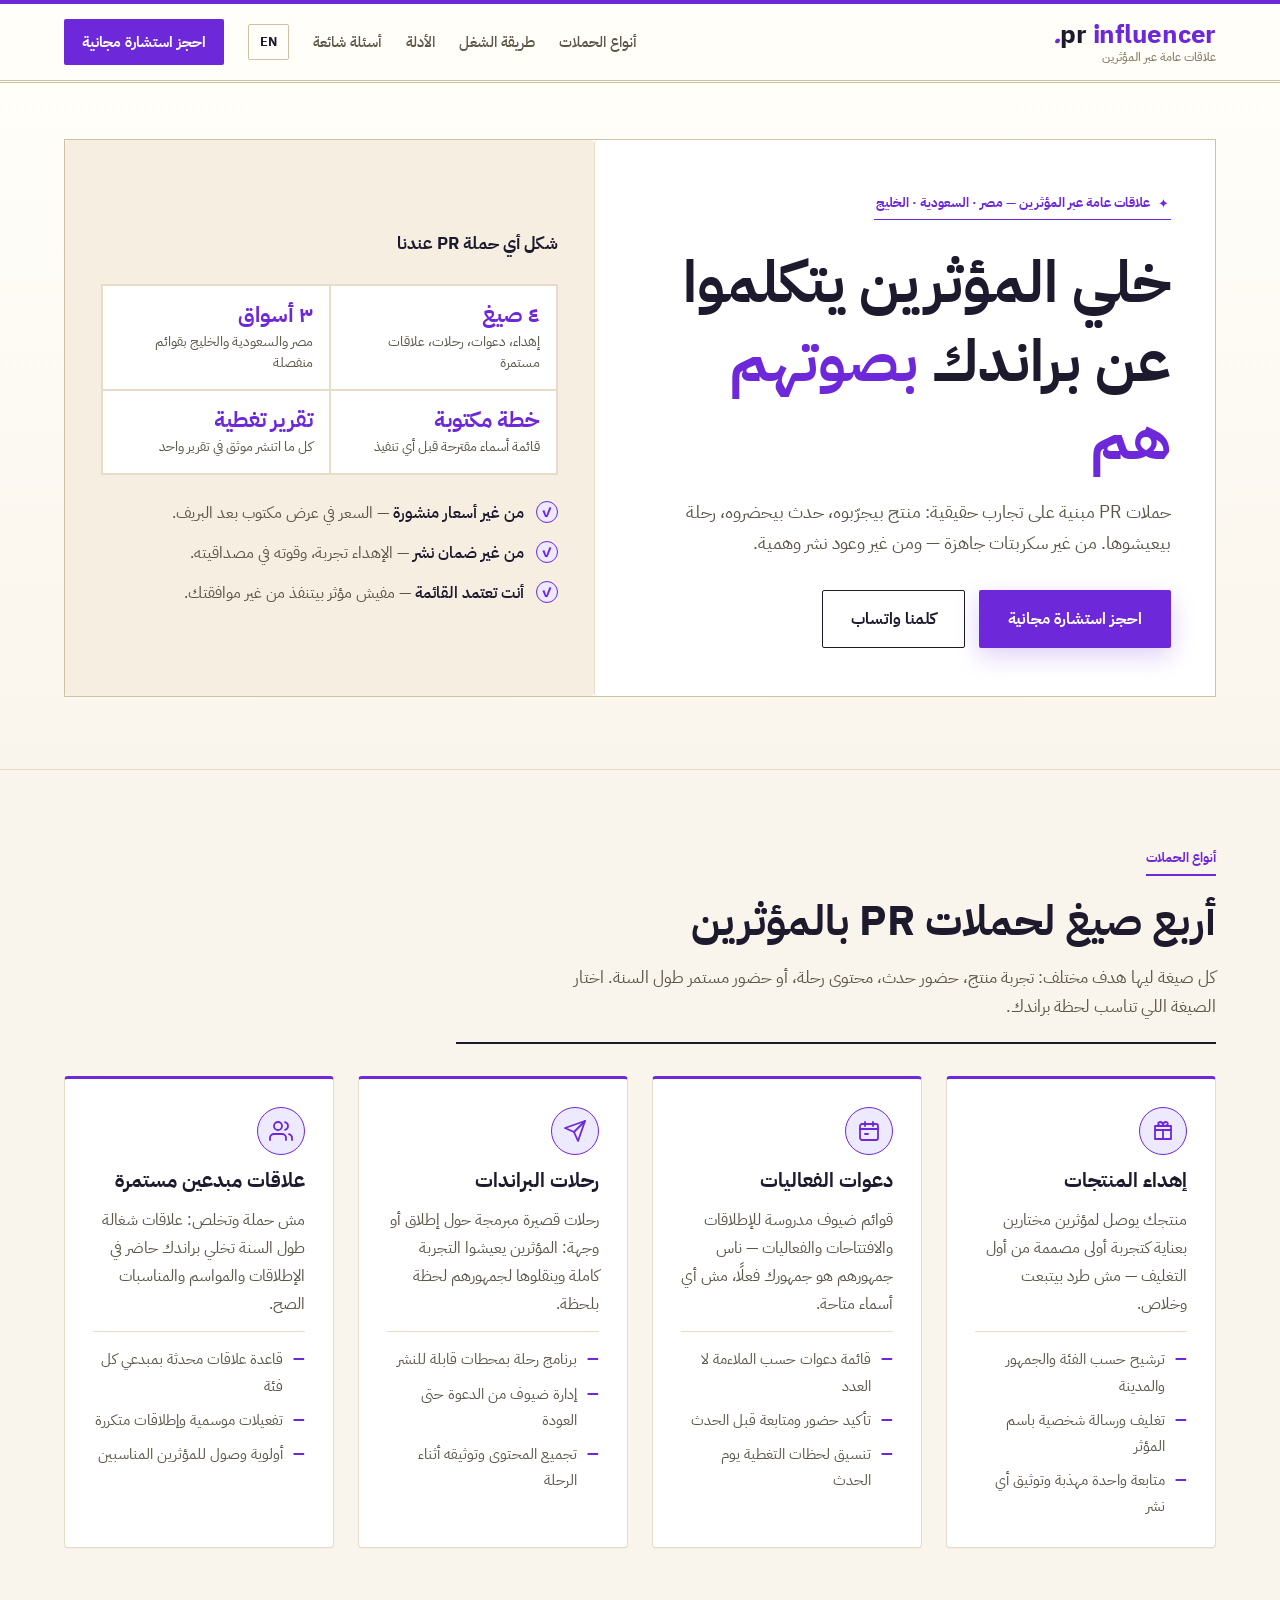
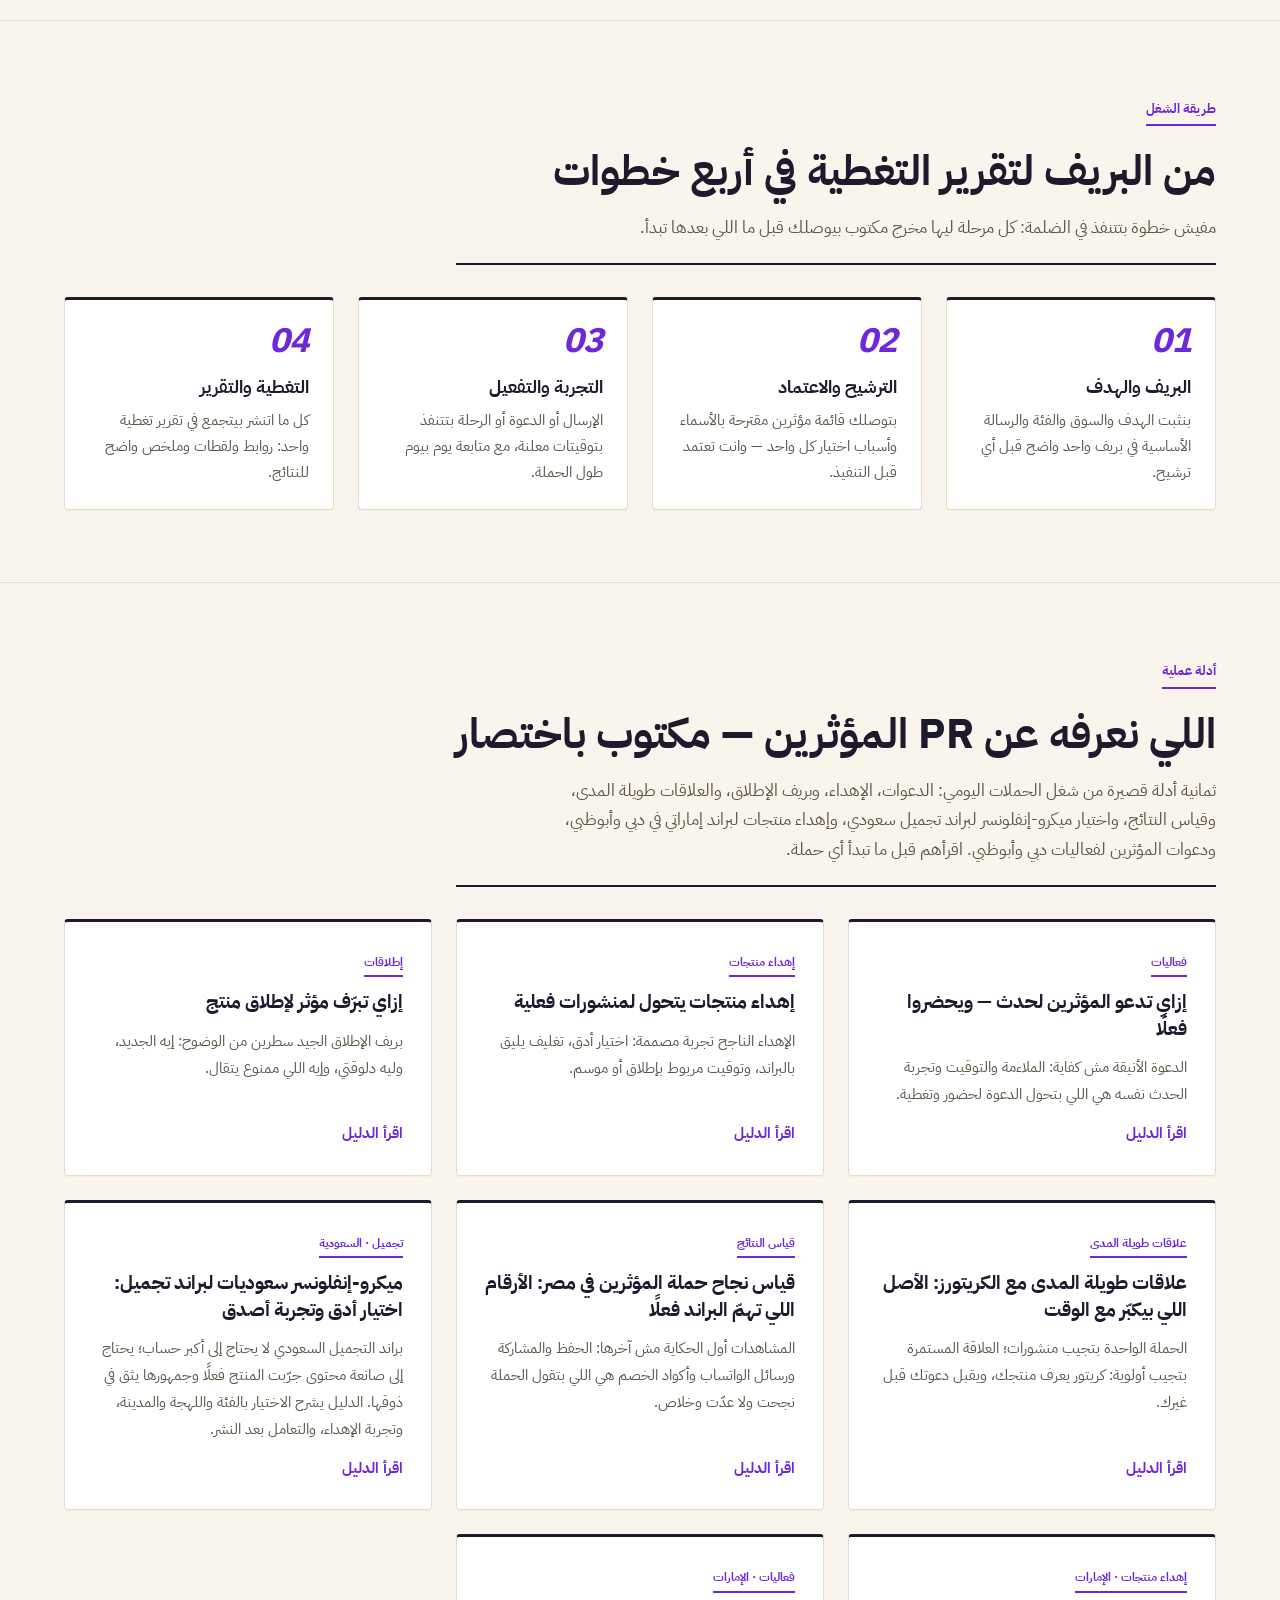
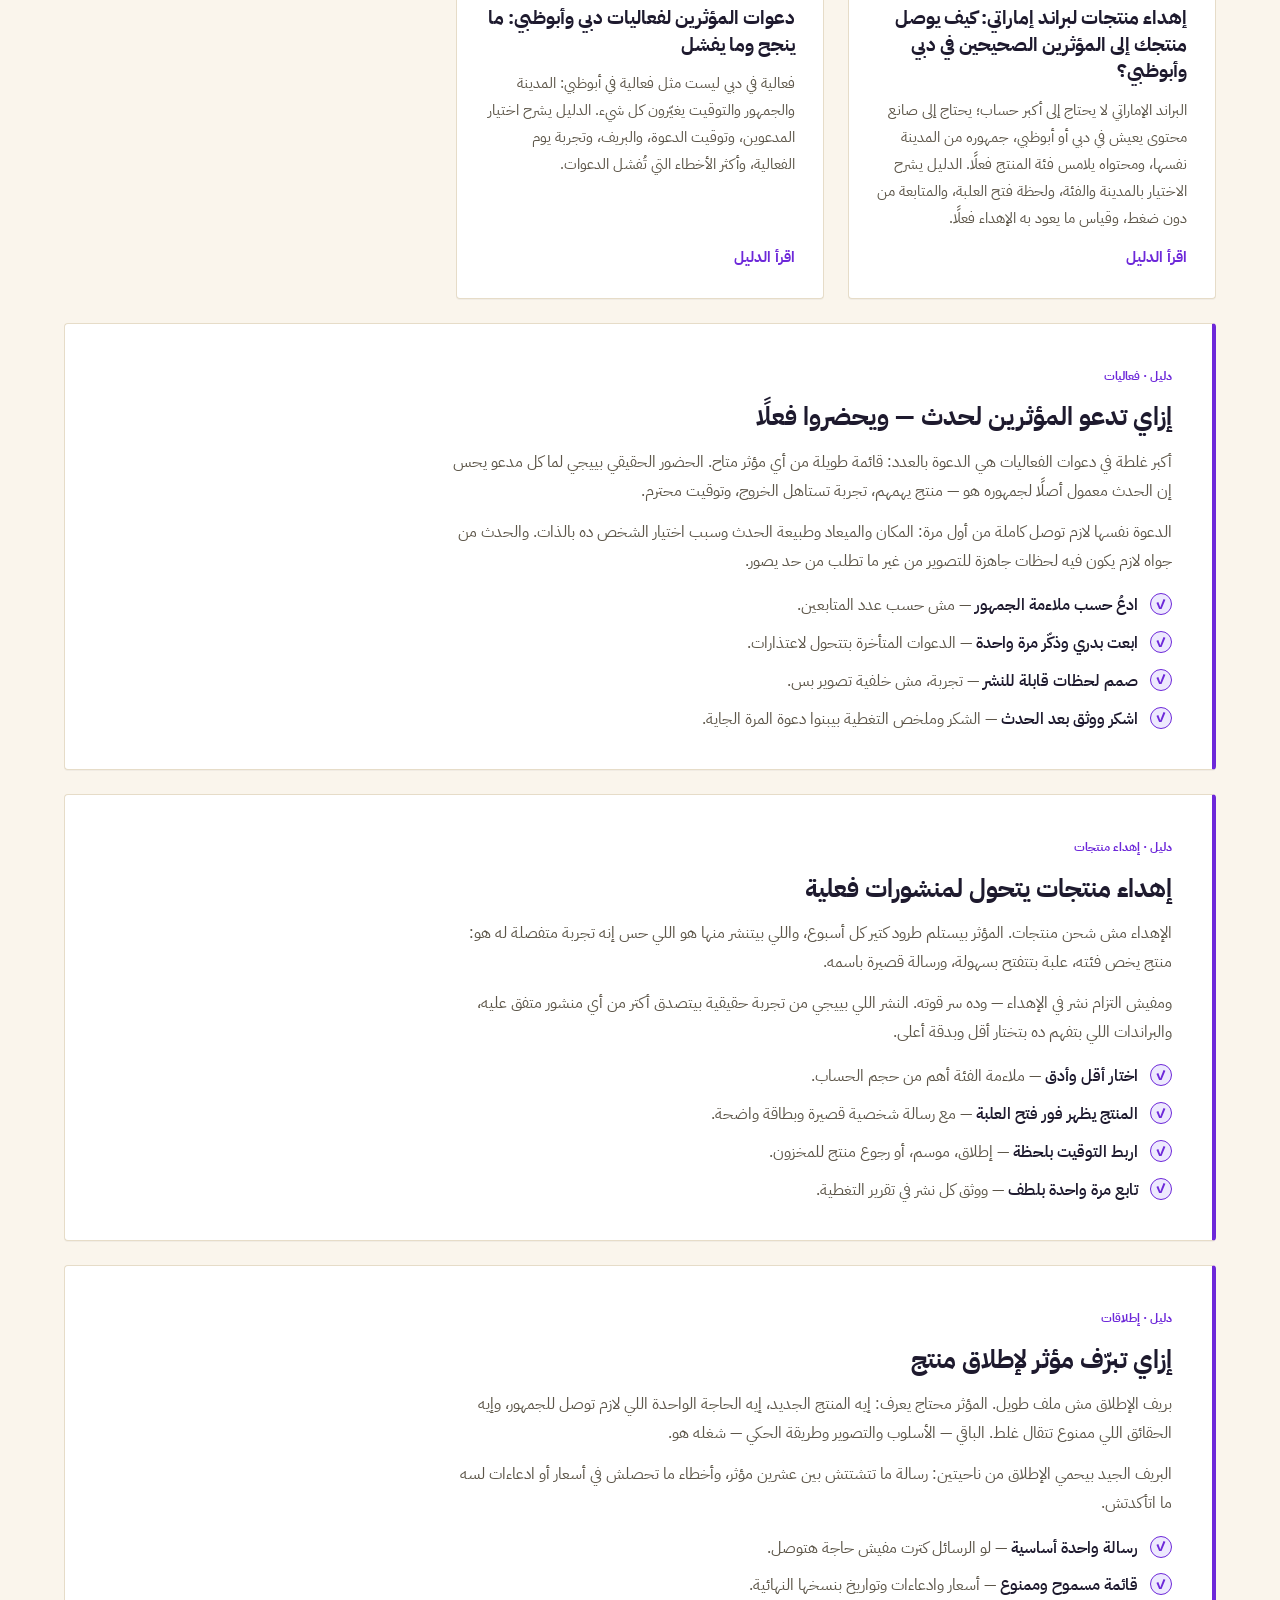
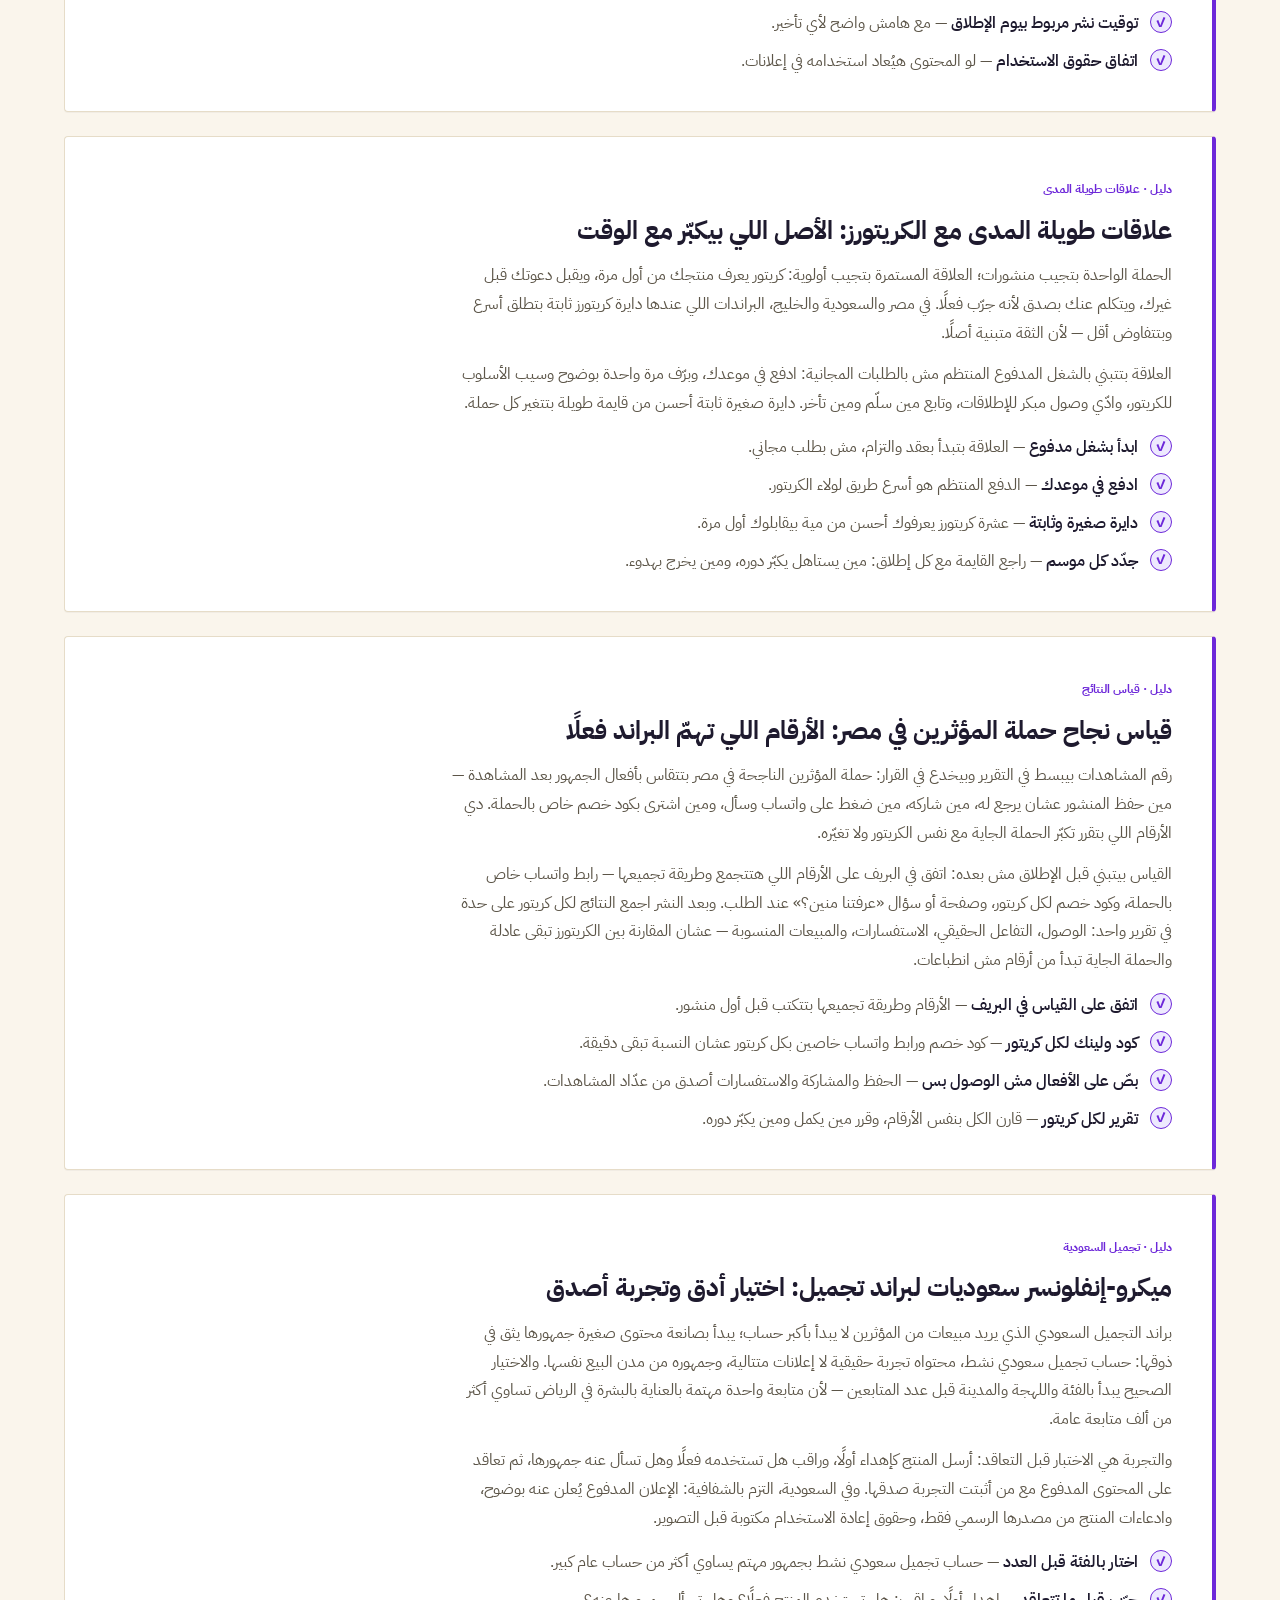
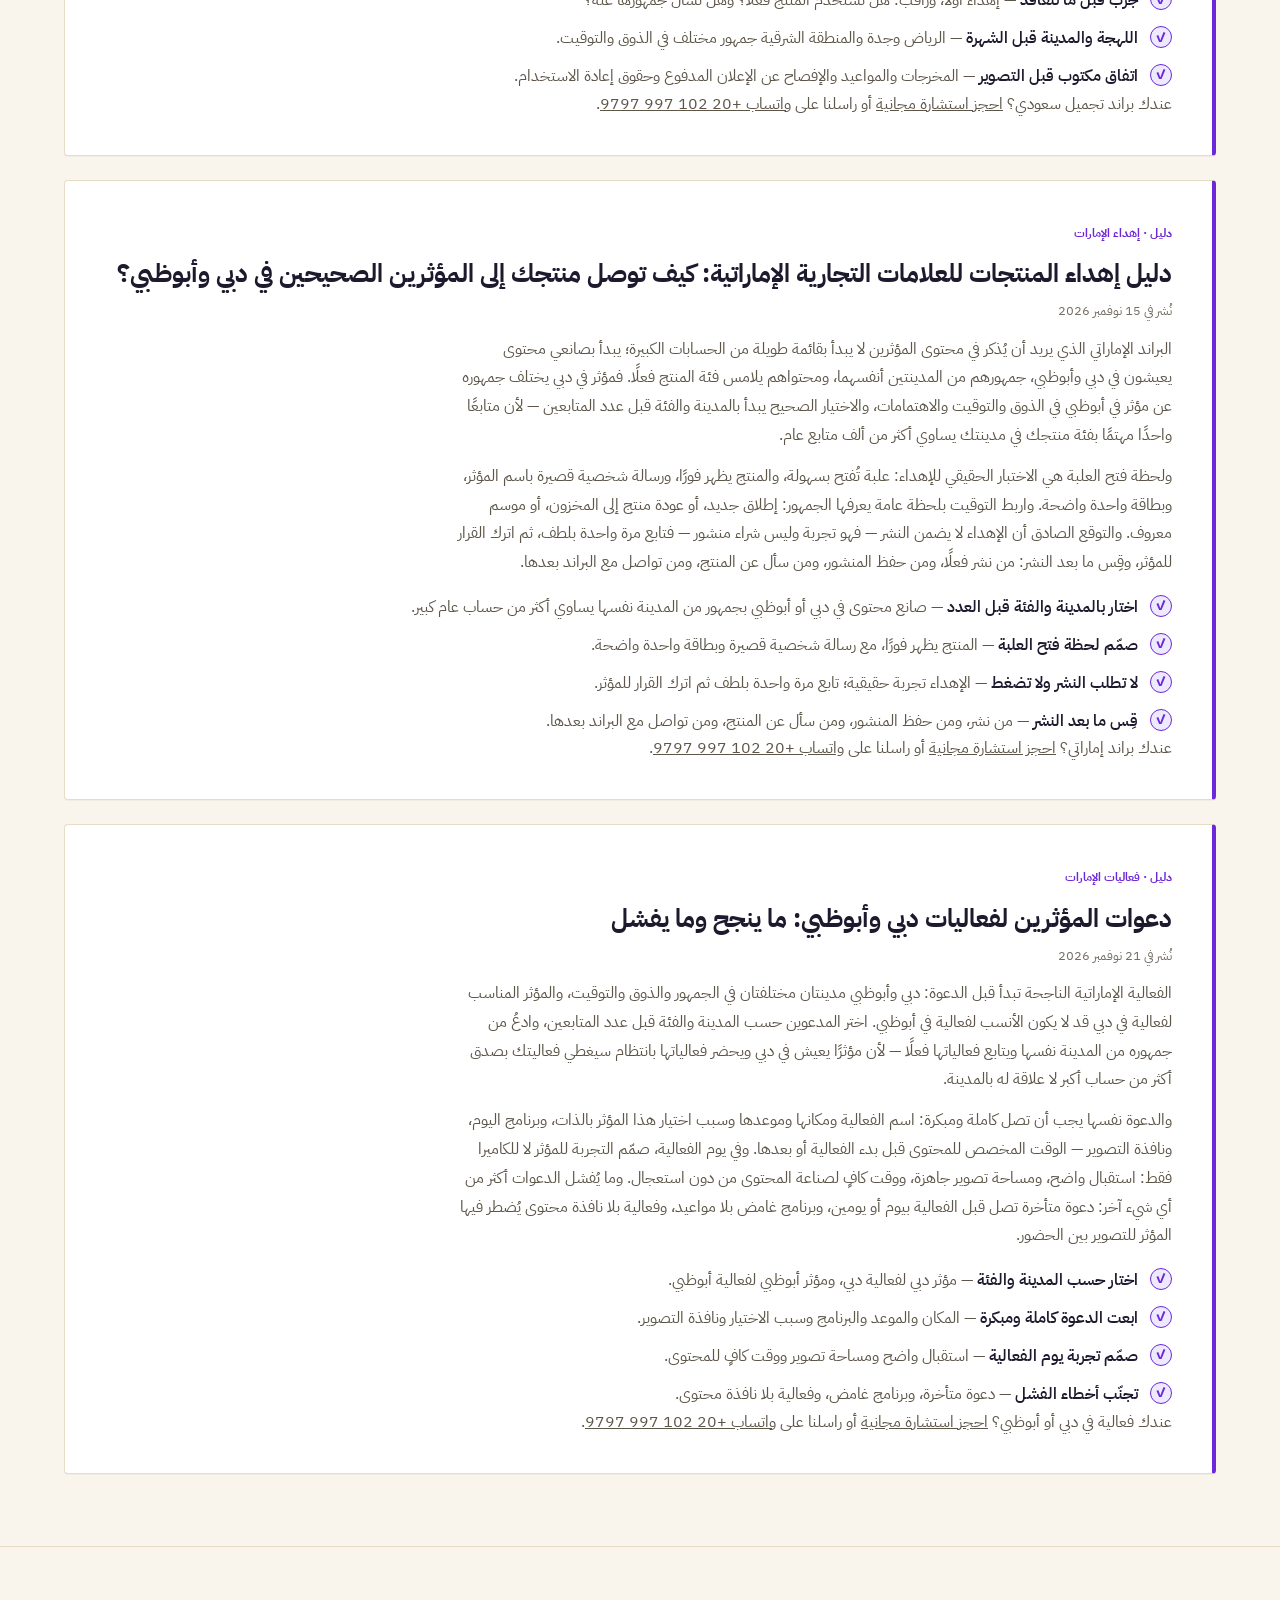
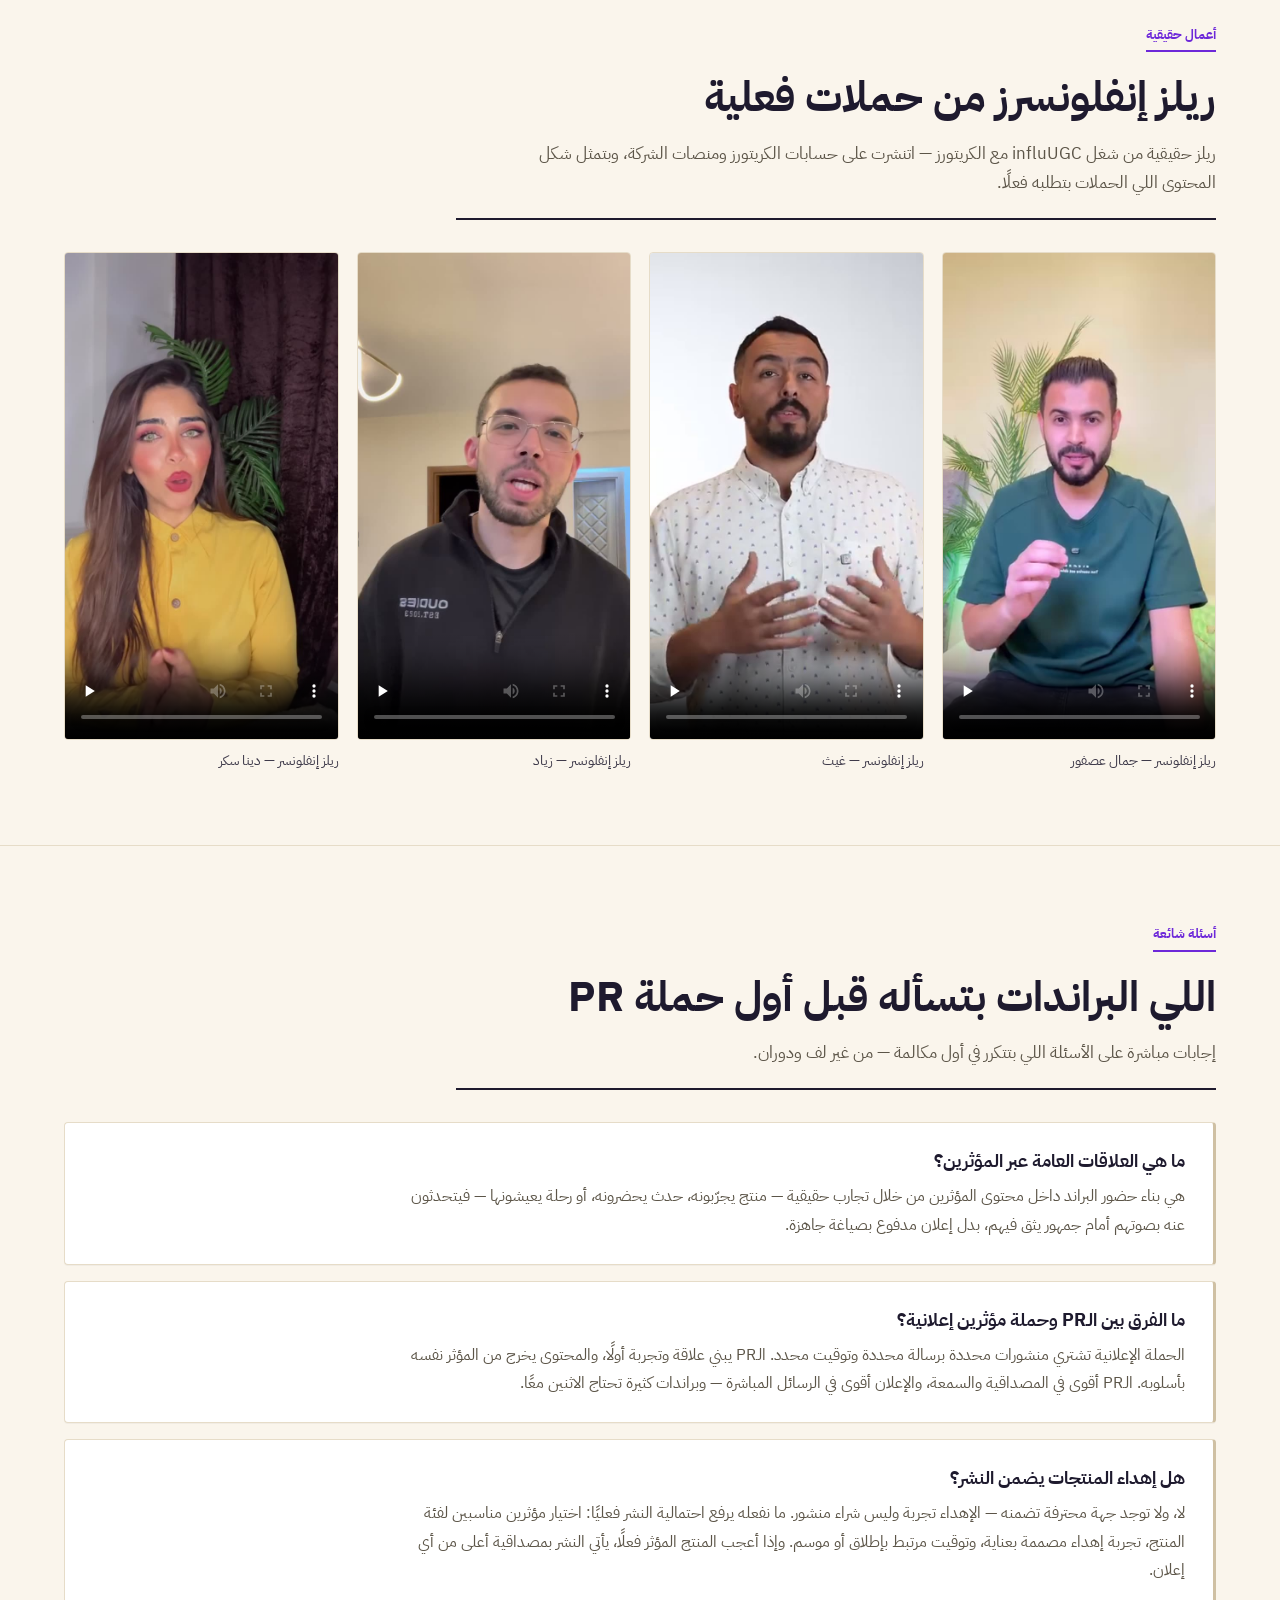
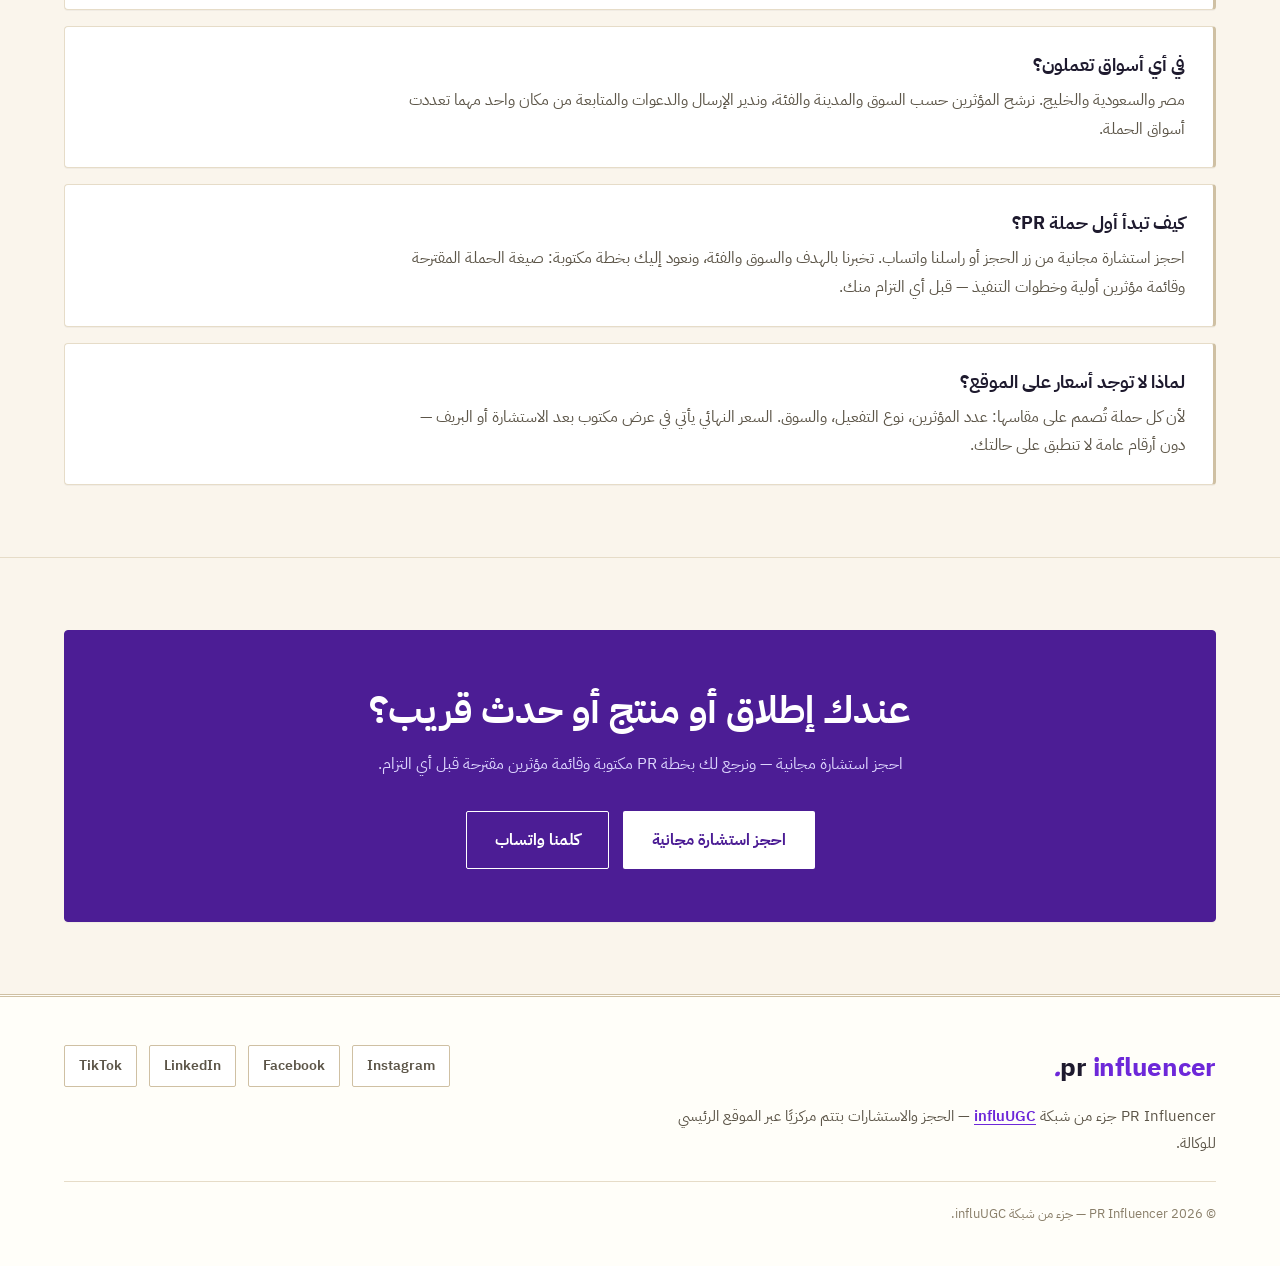
==== index.html @ 7571690b "GEO 2026-11-21 — UAE event invitations guide (AR+EN) Guide 8: inviting influencers to Dubai and Abu " ====
<!DOCTYPE html>
<html lang="ar" dir="rtl">
<head>
<!-- identity-v3-prinfluencer-2026-11-07 -->
<meta charset="UTF-8">
<meta name="viewport" content="width=device-width, initial-scale=1.0">
<title>PR Influencer — علاقات عامة عبر المؤثرين في مصر والسعودية</title>
<meta name="description" content="PR Influencer: حملات علاقات عامة عبر المؤثرين — إهداء منتجات، دعوات فعاليات، رحلات براندات وعلاقات مبدعين مستمرة، لبراندات مصر والسعودية والخليج.">
<link rel="canonical" href="https://prinfluencer.net/">
<link rel="alternate" hreflang="en" href="https://prinfluencer.net/en.html">
<link rel="alternate" hreflang="ar" href="https://prinfluencer.net/">
<meta property="og:type" content="website">
<meta property="og:site_name" content="PR Influencer">
<meta property="og:title" content="PR Influencer — علاقات عامة عبر المؤثرين في مصر والسعودية">
<meta property="og:description" content="إهداء منتجات، دعوات فعاليات، رحلات براندات وعلاقات مبدعين — حملات PR بالمؤثرين مصممة على مقاس براندك.">
<meta property="og:url" content="https://prinfluencer.net/">
<meta name="twitter:card" content="summary">
<meta name="twitter:title" content="PR Influencer — Influencer PR in Egypt & Saudi Arabia">
<meta name="twitter:description" content="Product seeding, event invitations, brand trips and creator relations — influencer PR campaigns for brands in Egypt, Saudi Arabia and the Gulf.">
<link rel="icon" type="image/svg+xml" href="/favicon.svg">
<link rel="preconnect" href="https://fonts.googleapis.com">
<link rel="preconnect" href="https://fonts.gstatic.com" crossorigin>
<link href="https://fonts.googleapis.com/css2?family=IBM+Plex+Sans+Arabic:wght@400;500;600;700&family=Inter:wght@400;500;600;700&family=Sora:wght@600;700;800&display=swap" rel="stylesheet">
<link rel="stylesheet" href="/styles.css">
<script type="application/ld+json">
{
  "@context": "https://schema.org",
  "@type": "Organization",
  "name": "PR Influencer",
  "url": "https://prinfluencer.net/",
  "logo": "https://prinfluencer.net/favicon.svg",
  "description": "PR Influencer runs influencer PR campaigns — product seeding, event invitations, brand trips and ongoing creator relations — for brands in Egypt, Saudi Arabia and the Gulf.",
  "parentOrganization": {
    "@type": "Organization",
    "name": "influUGC",
    "url": "https://www.influugc.com/"
  },
  "address": {
    "@type": "PostalAddress",
    "streetAddress": "Arab League St, Agouza",
    "addressLocality": "Giza",
    "postalCode": "12651",
    "addressCountry": "EG"
  },
  "areaServed": ["Egypt", "Saudi Arabia", "United Arab Emirates", "Gulf"],
  "sameAs": [
    "https://www.instagram.com/influ__ugc",
    "https://www.facebook.com/61587167460710",
    "https://www.linkedin.com/company/influugc",
    "https://www.tiktok.com/@influ_ugc"
  ]
}
</script>
<script type="application/ld+json">
{
  "@context": "https://schema.org",
  "@type": "WebSite",
  "name": "PR Influencer",
  "url": "https://prinfluencer.net/"
}
</script>
<script type="application/ld+json">
{
  "@context": "https://schema.org",
  "@type": "FAQPage",
  "mainEntity": [
    {
      "@type": "Question",
      "name": "ما هي العلاقات العامة عبر المؤثرين؟",
      "acceptedAnswer": { "@type": "Answer", "text": "هي بناء حضور البراند داخل محتوى المؤثرين من خلال تجارب حقيقية — منتج يجرّبونه، حدث يحضرونه، أو رحلة يعيشونها — فيتحدثون عنه بصوتهم أمام جمهور يثق فيهم، بدل إعلان مدفوع بصياغة جاهزة." }
    },
    {
      "@type": "Question",
      "name": "ما الفرق بين الـPR وحملة مؤثرين إعلانية؟",
      "acceptedAnswer": { "@type": "Answer", "text": "الحملة الإعلانية تشتري منشورات محددة برسالة محددة وتوقيت محدد. الـPR يبني علاقة وتجربة أولًا، والمحتوى يخرج من المؤثر نفسه بأسلوبه. الـPR أقوى في المصداقية والسمعة، والإعلان أقوى في الرسائل المباشرة — وبراندات كثيرة تحتاج الاثنين معًا." }
    },
    {
      "@type": "Question",
      "name": "هل إهداء المنتجات يضمن النشر؟",
      "acceptedAnswer": { "@type": "Answer", "text": "لا، ولا توجد جهة محترفة تضمنه — الإهداء تجربة وليس شراء منشور. ما نفعله يرفع احتمالية النشر فعليًا: اختيار مؤثرين مناسبين لفئة المنتج، تجربة إهداء مصممة بعناية، وتوقيت مرتبط بإطلاق أو موسم. وإذا أعجب المنتج المؤثر فعلًا، يأتي النشر بمصداقية أعلى من أي إعلان." }
    },
    {
      "@type": "Question",
      "name": "في أي أسواق تعملون؟",
      "acceptedAnswer": { "@type": "Answer", "text": "مصر والسعودية والخليج. نرشح المؤثرين حسب السوق والمدينة والفئة، وندير الإرسال والدعوات والمتابعة من مكان واحد مهما تعددت أسواق الحملة." }
    },
    {
      "@type": "Question",
      "name": "كيف تبدأ أول حملة PR؟",
      "acceptedAnswer": { "@type": "Answer", "text": "احجز استشارة مجانية من زر الحجز أو راسلنا واتساب. تخبرنا بالهدف والسوق والفئة، ونعود إليك بخطة مكتوبة: صيغة الحملة المقترحة وقائمة مؤثرين أولية وخطوات التنفيذ — قبل أي التزام منك." }
    },
    {
      "@type": "Question",
      "name": "لماذا لا توجد أسعار على الموقع؟",
      "acceptedAnswer": { "@type": "Answer", "text": "لأن كل حملة تُصمم على مقاسها: عدد المؤثرين، نوع التفعيل، والسوق. السعر النهائي يأتي في عرض مكتوب بعد الاستشارة أو البريف — دون أرقام عامة لا تنطبق على حالتك." }
    }
  ]
}
</script>
</head>
<body>
<header class="site-header">
  <div class="header-in">
    <a class="brand" href="/index.html" aria-label="PR Influencer — الرئيسية">
      <span class="wordmark">PR <b>Influencer</b><i>.</i></span>
      <small>علاقات عامة عبر المؤثرين</small>
    </a>
    <nav class="site-nav">
      <a href="#services">أنواع الحملات</a>
      <a href="#process">طريقة الشغل</a>
      <a href="#guides">الأدلة</a>
      <a href="#faq">أسئلة شائعة</a>
      <a class="lang-switch" href="/en.html" hreflang="en">EN</a>
      <a class="nav-cta" href="https://www.influugc.com/book?utm_source=prinfluencer&utm_medium=satellite&utm_campaign=network">احجز استشارة مجانية</a>
    </nav>
  </div>
</header>
<main>

<!-- ================= HERO ================= -->
<section class="hero" id="rs-hero">
  <div class="wrap">
    <div class="hero-grid">
      <div class="panel hero-panel">
        <span class="chip">علاقات عامة عبر المؤثرين — مصر · السعودية · الخليج</span>
        <h1>خلي المؤثرين يتكلموا عن براندك <em>بصوتهم هم</em></h1>
        <p class="hero-lead">حملات PR مبنية على تجارب حقيقية: منتج بيجرّبوه، حدث بيحضروه، رحلة بيعيشوها. من غير سكربتات جاهزة — ومن غير وعود نشر وهمية.</p>
        <div class="cta-row">
          <a class="btn btn-lime" href="https://www.influugc.com/book?utm_source=prinfluencer&utm_medium=satellite&utm_campaign=network">احجز استشارة مجانية</a>
          <a class="btn btn-ghost" href="https://wa.me/201029979797?utm_source=prinfluencer&utm_medium=satellite&utm_campaign=network">كلمنا واتساب</a>
        </div>
      </div>
      <div class="panel visual-panel">
        <p class="vp-title">شكل أي حملة PR عندنا</p>
        <div class="stat-grid">
          <div class="stat"><b>٤ صيغ</b><span>إهداء، دعوات، رحلات، علاقات مستمرة</span></div>
          <div class="stat"><b>٣ أسواق</b><span>مصر والسعودية والخليج بقوائم منفصلة</span></div>
          <div class="stat"><b>خطة مكتوبة</b><span>قائمة أسماء مقترحة قبل أي تنفيذ</span></div>
          <div class="stat"><b>تقرير تغطية</b><span>كل ما اتنشر موثق في تقرير واحد</span></div>
        </div>
        <ul class="check-list">
          <li><span class="tick">✓</span><span><b>من غير أسعار منشورة</b> — السعر في عرض مكتوب بعد البريف.</span></li>
          <li><span class="tick">✓</span><span><b>من غير ضمان نشر</b> — الإهداء تجربة، وقوته في مصداقيته.</span></li>
          <li><span class="tick">✓</span><span><b>أنت تعتمد القائمة</b> — مفيش مؤثر بيتنفذ من غير موافقتك.</span></li>
        </ul>
      </div>
    </div>
  </div>
</section>

<!-- ================= CAMPAIGN TYPES ================= -->
<section class="sec" id="services">
  <div class="wrap">
    <div class="sec-head">
      <span class="eyebrow">أنواع الحملات</span>
      <h2>أربع صيغ لحملات PR بالمؤثرين</h2>
      <p class="lead">كل صيغة ليها هدف مختلف: تجربة منتج، حضور حدث، محتوى رحلة، أو حضور مستمر طول السنة. اختار الصيغة اللي تناسب لحظة براندك.</p>
    </div>
    <div class="cards cols-4">
      <article class="card panel">
        <span class="glyph"><svg viewBox="0 0 24 24"><path d="M4 11h16v9H4z"/><path d="M12 11v9"/><path d="M4 7h16v4H4z"/><path d="M12 7c-3.5 0-4.8-1-4.8-2.3C7.2 3.5 8.2 3 9.1 3 10.8 3 12 4.8 12 7z"/><path d="M12 7c3.5 0 4.8-1 4.8-2.3 0-1.2-1-1.7-1.9-1.7C13.2 3 12 4.8 12 7z"/></svg></span>
        <h3>إهداء المنتجات</h3>
        <p>منتجك يوصل لمؤثرين مختارين بعناية كتجربة أولى مصممة من أول التغليف — مش طرد بيتبعت وخلاص.</p>
        <ul class="deliv">
          <li>ترشيح حسب الفئة والجمهور والمدينة</li>
          <li>تغليف ورسالة شخصية باسم المؤثر</li>
          <li>متابعة واحدة مهذبة وتوثيق أي نشر</li>
        </ul>
      </article>
      <article class="card panel">
        <span class="glyph"><svg viewBox="0 0 24 24"><rect x="3" y="5" width="18" height="16" rx="2"/><path d="M3 10h18"/><path d="M8 3v4"/><path d="M16 3v4"/><path d="M8 15h3"/></svg></span>
        <h3>دعوات الفعاليات</h3>
        <p>قوائم ضيوف مدروسة للإطلاقات والافتتاحات والفعاليات — ناس جمهورهم هو جمهورك فعلًا، مش أي أسماء متاحة.</p>
        <ul class="deliv">
          <li>قائمة دعوات حسب الملاءمة لا العدد</li>
          <li>تأكيد حضور ومتابعة قبل الحدث</li>
          <li>تنسيق لحظات التغطية يوم الحدث</li>
        </ul>
      </article>
      <article class="card panel">
        <span class="glyph"><svg viewBox="0 0 24 24"><path d="M22 2 11 13"/><path d="M22 2 15 22l-4-9-9-4z"/></svg></span>
        <h3>رحلات البراندات</h3>
        <p>رحلات قصيرة مبرمجة حول إطلاق أو وجهة: المؤثرين يعيشوا التجربة كاملة وينقلوها لجمهورهم لحظة بلحظة.</p>
        <ul class="deliv">
          <li>برنامج رحلة بمحطات قابلة للنشر</li>
          <li>إدارة ضيوف من الدعوة حتى العودة</li>
          <li>تجميع المحتوى وتوثيقه أثناء الرحلة</li>
        </ul>
      </article>
      <article class="card panel">
        <span class="glyph"><svg viewBox="0 0 24 24"><path d="M17 21v-2a4 4 0 0 0-4-4H5a4 4 0 0 0-4 4v2"/><circle cx="9" cy="7" r="4"/><path d="M23 21v-2a4 4 0 0 0-3-3.87"/><path d="M16 3.13a4 4 0 0 1 0 7.75"/></svg></span>
        <h3>علاقات مبدعين مستمرة</h3>
        <p>مش حملة وتخلص: علاقات شغالة طول السنة تخلي براندك حاضر في الإطلاقات والمواسم والمناسبات الصح.</p>
        <ul class="deliv">
          <li>قاعدة علاقات محدثة بمبدعي كل فئة</li>
          <li>تفعيلات موسمية وإطلاقات متكررة</li>
          <li>أولوية وصول للمؤثرين المناسبين</li>
        </ul>
      </article>
    </div>
  </div>
</section>

<!-- ================= PROCESS ================= -->
<section class="sec" id="process">
  <div class="wrap">
    <div class="sec-head">
      <span class="eyebrow">طريقة الشغل</span>
      <h2>من البريف لتقرير التغطية في أربع خطوات</h2>
      <p class="lead">مفيش خطوة بتتنفذ في الضلمة: كل مرحلة ليها مخرج مكتوب بيوصلك قبل ما اللي بعدها تبدأ.</p>
    </div>
    <div class="steps">
      <article class="step panel">
        <span class="num">01</span>
        <h3>البريف والهدف</h3>
        <p>بنثبت الهدف والسوق والفئة والرسالة الأساسية في بريف واحد واضح قبل أي ترشيح.</p>
      </article>
      <article class="step panel">
        <span class="num">02</span>
        <h3>الترشيح والاعتماد</h3>
        <p>بتوصلك قائمة مؤثرين مقترحة بالأسماء وأسباب اختيار كل واحد — وانت تعتمد قبل التنفيذ.</p>
      </article>
      <article class="step panel">
        <span class="num">03</span>
        <h3>التجربة والتفعيل</h3>
        <p>الإرسال أو الدعوة أو الرحلة بتتنفذ بتوقيتات معلنة، مع متابعة يوم بيوم طول الحملة.</p>
      </article>
      <article class="step panel">
        <span class="num">04</span>
        <h3>التغطية والتقرير</h3>
        <p>كل ما اتنشر بيتجمع في تقرير تغطية واحد: روابط ولقطات وملخص واضح للنتائج.</p>
      </article>
    </div>
  </div>
</section>

<!-- ================= GUIDES ================= -->
<section class="sec" id="guides">
  <div class="wrap">
    <div class="sec-head">
      <span class="eyebrow">أدلة عملية</span>
      <h2>اللي نعرفه عن PR المؤثرين — مكتوب باختصار</h2>
      <p class="lead">ثمانية أدلة قصيرة من شغل الحملات اليومي: الدعوات، الإهداء، وبريف الإطلاق، والعلاقات طويلة المدى، وقياس النتائج، واختيار ميكرو-إنفلونسر لبراند تجميل سعودي، وإهداء منتجات لبراند إماراتي في دبي وأبوظبي، ودعوات المؤثرين لفعاليات دبي وأبوظبي. اقرأهم قبل ما تبدأ أي حملة.</p>
    </div>
    <div class="guide-cards">
      <a class="g-card panel" href="#guide-events">
        <span class="cat">فعاليات</span>
        <h3>إزاي تدعو المؤثرين لحدث — ويحضروا فعلًا</h3>
        <p>الدعوة الأنيقة مش كفاية: الملاءمة والتوقيت وتجربة الحدث نفسه هي اللي بتحول الدعوة لحضور وتغطية.</p>
        <span class="read">اقرأ الدليل</span>
      </a>
      <a class="g-card panel" href="#guide-seeding">
        <span class="cat">إهداء منتجات</span>
        <h3>إهداء منتجات يتحول لمنشورات فعلية</h3>
        <p>الإهداء الناجح تجربة مصممة: اختيار أدق، تغليف يليق بالبراند، وتوقيت مربوط بإطلاق أو موسم.</p>
        <span class="read">اقرأ الدليل</span>
      </a>
      <a class="g-card panel" href="#guide-brief">
        <span class="cat">إطلاقات</span>
        <h3>إزاي تبرّف مؤثر لإطلاق منتج</h3>
        <p>بريف الإطلاق الجيد سطرين من الوضوح: إيه الجديد، وليه دلوقتي، وإيه اللي ممنوع يتقال.</p>
        <span class="read">اقرأ الدليل</span>
      </a>
      <a class="g-card panel" href="#guide-relationships">
        <span class="cat">علاقات طويلة المدى</span>
        <h3>علاقات طويلة المدى مع الكريتورز: الأصل اللي بيكبّر مع الوقت</h3>
        <p>الحملة الواحدة بتجيب منشورات؛ العلاقة المستمرة بتجيب أولوية: كريتور يعرف منتجك، ويقبل دعوتك قبل غيرك.</p>
        <span class="read">اقرأ الدليل</span>
      </a>
      <a class="g-card panel" href="#guide-measure">
        <span class="cat">قياس النتائج</span>
        <h3>قياس نجاح حملة المؤثرين في مصر: الأرقام اللي تهمّ البراند فعلًا</h3>
        <p>المشاهدات أول الحكاية مش آخرها: الحفظ والمشاركة ورسائل الواتساب وأكواد الخصم هي اللي بتقول الحملة نجحت ولا عدّت وخلاص.</p>
        <span class="read">اقرأ الدليل</span>
      </a>
      <a class="g-card panel" href="#guide-micro-saudi-beauty">
        <span class="cat">تجميل · السعودية</span>
        <h3>ميكرو-إنفلونسر سعوديات لبراند تجميل: اختيار أدق وتجربة أصدق</h3>
        <p>براند التجميل السعودي لا يحتاج إلى أكبر حساب؛ يحتاج إلى صانعة محتوى جرّبت المنتج فعلًا وجمهورها يثق في ذوقها. الدليل يشرح الاختيار بالفئة واللهجة والمدينة، وتجربة الإهداء، والتعامل بعد النشر.</p>
        <span class="read">اقرأ الدليل</span>
      </a>
      <a class="g-card panel" href="#guide-seeding-uae">
        <span class="cat">إهداء منتجات · الإمارات</span>
        <h3>إهداء منتجات لبراند إماراتي: كيف يوصل منتجك إلى المؤثرين الصحيحين في دبي وأبوظبي؟</h3>
        <p>البراند الإماراتي لا يحتاج إلى أكبر حساب؛ يحتاج إلى صانع محتوى يعيش في دبي أو أبوظبي، جمهوره من المدينة نفسها، ومحتواه يلامس فئة المنتج فعلًا. الدليل يشرح الاختيار بالمدينة والفئة، ولحظة فتح العلبة، والمتابعة من دون ضغط، وقياس ما يعود به الإهداء فعلًا.</p>
        <span class="read">اقرأ الدليل</span>
      </a>
      <a class="g-card panel" href="#guide-invite-dubai-events">
        <span class="cat">فعاليات · الإمارات</span>
        <h3>دعوات المؤثرين لفعاليات دبي وأبوظبي: ما ينجح وما يفشل</h3>
        <p>فعالية في دبي ليست مثل فعالية في أبوظبي: المدينة والجمهور والتوقيت يغيّرون كل شيء. الدليل يشرح اختيار المدعوين، وتوقيت الدعوة، والبريف، وتجربة يوم الفعالية، وأكثر الأخطاء التي تُفشل الدعوات.</p>
        <span class="read">اقرأ الدليل</span>
      </a>
    </div>

    <article class="guide-panel panel" id="guide-events">
      <span class="cat">دليل · فعاليات</span>
      <h3>إزاي تدعو المؤثرين لحدث — ويحضروا فعلًا</h3>
      <p>أكبر غلطة في دعوات الفعاليات هي الدعوة بالعدد: قائمة طويلة من أي مؤثر متاح. الحضور الحقيقي بييجي لما كل مدعو يحس إن الحدث معمول أصلًا لجمهوره هو — منتج يهمهم، تجربة تستاهل الخروج، وتوقيت محترم.</p>
      <p>الدعوة نفسها لازم توصل كاملة من أول مرة: المكان والميعاد وطبيعة الحدث وسبب اختيار الشخص ده بالذات. والحدث من جواه لازم يكون فيه لحظات جاهزة للتصوير من غير ما تطلب من حد يصور.</p>
      <ul>
        <li><span class="tick">✓</span><span><b>ادعُ حسب ملاءمة الجمهور</b> — مش حسب عدد المتابعين.</span></li>
        <li><span class="tick">✓</span><span><b>ابعت بدري وذكّر مرة واحدة</b> — الدعوات المتأخرة بتتحول لاعتذارات.</span></li>
        <li><span class="tick">✓</span><span><b>صمم لحظات قابلة للنشر</b> — تجربة، مش خلفية تصوير بس.</span></li>
        <li><span class="tick">✓</span><span><b>اشكر ووثق بعد الحدث</b> — الشكر وملخص التغطية بيبنوا دعوة المرة الجاية.</span></li>
      </ul>
    </article>

    <article class="guide-panel panel" id="guide-seeding">
      <span class="cat">دليل · إهداء منتجات</span>
      <h3>إهداء منتجات يتحول لمنشورات فعلية</h3>
      <p>الإهداء مش شحن منتجات. المؤثر بيستلم طرود كتير كل أسبوع، واللي بيتنشر منها هو اللي حس إنه تجربة متفصلة له هو: منتج يخص فئته، علبة بتتفتح بسهولة، ورسالة قصيرة باسمه.</p>
      <p>ومفيش التزام نشر في الإهداء — وده سر قوته. النشر اللي بييجي من تجربة حقيقية بيتصدق أكتر من أي منشور متفق عليه، والبراندات اللي بتفهم ده بتختار أقل وبدقة أعلى.</p>
      <ul>
        <li><span class="tick">✓</span><span><b>اختار أقل وأدق</b> — ملاءمة الفئة أهم من حجم الحساب.</span></li>
        <li><span class="tick">✓</span><span><b>المنتج يظهر فور فتح العلبة</b> — مع رسالة شخصية قصيرة وبطاقة واضحة.</span></li>
        <li><span class="tick">✓</span><span><b>اربط التوقيت بلحظة</b> — إطلاق، موسم، أو رجوع منتج للمخزون.</span></li>
        <li><span class="tick">✓</span><span><b>تابع مرة واحدة بلطف</b> — ووثق كل نشر في تقرير التغطية.</span></li>
      </ul>
    </article>

    <article class="guide-panel panel" id="guide-brief">
      <span class="cat">دليل · إطلاقات</span>
      <h3>إزاي تبرّف مؤثر لإطلاق منتج</h3>
      <p>بريف الإطلاق مش ملف طويل. المؤثر محتاج يعرف: إيه المنتج الجديد، إيه الحاجة الواحدة اللي لازم توصل للجمهور، وإيه الحقائق اللي ممنوع تتقال غلط. الباقي — الأسلوب والتصوير وطريقة الحكي — شغله هو.</p>
      <p>البريف الجيد بيحمي الإطلاق من ناحيتين: رسالة ما تتشتتش بين عشرين مؤثر، وأخطاء ما تحصلش في أسعار أو ادعاءات لسه ما اتأكدتش.</p>
      <ul>
        <li><span class="tick">✓</span><span><b>رسالة واحدة أساسية</b> — لو الرسائل كترت مفيش حاجة هتوصل.</span></li>
        <li><span class="tick">✓</span><span><b>قائمة مسموح وممنوع</b> — أسعار وادعاءات وتواريخ بنسخها النهائية.</span></li>
        <li><span class="tick">✓</span><span><b>توقيت نشر مربوط بيوم الإطلاق</b> — مع هامش واضح لأي تأخير.</span></li>
        <li><span class="tick">✓</span><span><b>اتفاق حقوق الاستخدام</b> — لو المحتوى هيُعاد استخدامه في إعلانات.</span></li>
      </ul>
    </article>

    <article class="guide-panel panel" id="guide-relationships">
      <span class="cat">دليل · علاقات طويلة المدى</span>
      <h3>علاقات طويلة المدى مع الكريتورز: الأصل اللي بيكبّر مع الوقت</h3>
      <p>الحملة الواحدة بتجيب منشورات؛ العلاقة المستمرة بتجيب أولوية: كريتور يعرف منتجك من أول مرة، ويقبل دعوتك قبل غيرك، ويتكلم عنك بصدق لأنه جرّب فعلًا. في مصر والسعودية والخليج، البراندات اللي عندها دايرة كريتورز ثابتة بتطلق أسرع وبتتفاوض أقل — لأن الثقة متبنية أصلًا.</p>
      <p>العلاقة بتتبني بالشغل المدفوع المنتظم مش بالطلبات المجانية: ادفع في موعدك، وبرّف مرة واحدة بوضوح وسيب الأسلوب للكريتور، وادّي وصول مبكر للإطلاقات، وتابع مين سلّم ومين تأخر. دايرة صغيرة ثابتة أحسن من قايمة طويلة بتتغير كل حملة.</p>
      <ul>
        <li><span class="tick">✓</span><span><b>ابدأ بشغل مدفوع</b> — العلاقة بتبدأ بعقد والتزام، مش بطلب مجاني.</span></li>
        <li><span class="tick">✓</span><span><b>ادفع في موعدك</b> — الدفع المنتظم هو أسرع طريق لولاء الكريتور.</span></li>
        <li><span class="tick">✓</span><span><b>دايرة صغيرة وثابتة</b> — عشرة كريتورز يعرفوك أحسن من مية بيقابلوك أول مرة.</span></li>
        <li><span class="tick">✓</span><span><b>جدّد كل موسم</b> — راجع القايمة مع كل إطلاق: مين يستاهل يكبّر دوره، ومين يخرج بهدوء.</span></li>
      </ul>
    </article>
    <article class="guide-panel panel" id="guide-measure">
      <span class="cat">دليل · قياس النتائج</span>
      <h3>قياس نجاح حملة المؤثرين في مصر: الأرقام اللي تهمّ البراند فعلًا</h3>
      <p>رقم المشاهدات بيبسط في التقرير وبيخدع في القرار: حملة المؤثرين الناجحة في مصر بتتقاس بأفعال الجمهور بعد المشاهدة — مين حفظ المنشور عشان يرجع له، مين شاركه، مين ضغط على واتساب وسأل، ومين اشترى بكود خصم خاص بالحملة. دي الأرقام اللي بتقرر تكبّر الحملة الجاية مع نفس الكريتور ولا تغيّره.</p>
      <p>القياس بيتبني قبل الإطلاق مش بعده: اتفق في البريف على الأرقام اللي هتتجمع وطريقة تجميعها — رابط واتساب خاص بالحملة، وكود خصم لكل كريتور، وصفحة أو سؤال «عرفتنا منين؟» عند الطلب. وبعد النشر اجمع النتائج لكل كريتور على حدة في تقرير واحد: الوصول، التفاعل الحقيقي، الاستفسارات، والمبيعات المنسوبة — عشان المقارنة بين الكريتورز تبقى عادلة والحملة الجاية تبدأ من أرقام مش انطباعات.</p>
      <ul>
        <li><span class="tick">✓</span><span><b>اتفق على القياس في البريف</b> — الأرقام وطريقة تجميعها بتتكتب قبل أول منشور.</span></li>
        <li><span class="tick">✓</span><span><b>كود ولينك لكل كريتور</b> — كود خصم ورابط واتساب خاصين بكل كريتور عشان النسبة تبقى دقيقة.</span></li>
        <li><span class="tick">✓</span><span><b>بصّ على الأفعال مش الوصول بس</b> — الحفظ والمشاركة والاستفسارات أصدق من عدّاد المشاهدات.</span></li>
        <li><span class="tick">✓</span><span><b>تقرير لكل كريتور</b> — قارن الكل بنفس الأرقام، وقرر مين يكمل ومين يكبّر دوره.</span></li>
      </ul>
    </article>
    <article class="guide-panel panel" id="guide-micro-saudi-beauty">
      <span class="cat">دليل · تجميل السعودية</span>
      <h3>ميكرو-إنفلونسر سعوديات لبراند تجميل: اختيار أدق وتجربة أصدق</h3>
      <p>براند التجميل السعودي الذي يريد مبيعات من المؤثرين لا يبدأ بأكبر حساب؛ يبدأ بصانعة محتوى صغيرة جمهورها يثق في ذوقها: حساب تجميل سعودي نشط، محتواه تجربة حقيقية لا إعلانات متتالية، وجمهوره من مدن البيع نفسها. والاختيار الصحيح يبدأ بالفئة واللهجة والمدينة قبل عدد المتابعين — لأن متابعة واحدة مهتمة بالعناية بالبشرة في الرياض تساوي أكثر من ألف متابعة عامة.</p>
      <p>والتجربة هي الاختبار قبل التعاقد: أرسل المنتج كإهداء أولًا، وراقب هل تستخدمه فعلًا وهل تسأل عنه جمهورها، ثم تعاقد على المحتوى المدفوع مع من أثبتت التجربة صدقها. وفي السعودية، التزم بالشفافية: الإعلان المدفوع يُعلن عنه بوضوح، وادعاءات المنتج من مصدرها الرسمي فقط، وحقوق إعادة الاستخدام مكتوبة قبل التصوير.</p>
      <ul>
        <li><span class="tick">✓</span><span><b>اختار بالفئة قبل العدد</b> — حساب تجميل سعودي نشط بجمهور مهتم يساوي أكثر من حساب عام كبير.</span></li>
        <li><span class="tick">✓</span><span><b>جرّب قبل ما تتعاقد</b> — إهداء أولًا، وراقب: هل تستخدم المنتج فعلًا؟ وهل تسأل جمهورها عنه؟</span></li>
        <li><span class="tick">✓</span><span><b>اللهجة والمدينة قبل الشهرة</b> — الرياض وجدة والمنطقة الشرقية جمهور مختلف في الذوق والتوقيت.</span></li>
        <li><span class="tick">✓</span><span><b>اتفاق مكتوب قبل التصوير</b> — المخرجات والمواعيد والإفصاح عن الإعلان المدفوع وحقوق إعادة الاستخدام.</span></li>
      </ul>
      <p>عندك براند تجميل سعودي؟ <a href="https://www.influugc.com/book?utm_source=prinfluencer&utm_medium=satellite&utm_campaign=network">احجز استشارة مجانية</a> أو راسلنا على <a href="https://wa.me/201029979797?utm_source=prinfluencer&utm_medium=satellite&utm_campaign=network">واتساب +20 102 997 9797</a>.</p>
    </article>
    <article class="guide-panel panel" id="guide-seeding-uae">
      <span class="cat">دليل · إهداء الإمارات</span>
      <h3>دليل إهداء المنتجات للعلامات التجارية الإماراتية: كيف توصل منتجك إلى المؤثرين الصحيحين في دبي وأبوظبي؟</h3>
      <p class="guide-date">نُشر في 15 نوفمبر 2026</p>
      <p>البراند الإماراتي الذي يريد أن يُذكر في محتوى المؤثرين لا يبدأ بقائمة طويلة من الحسابات الكبيرة؛ يبدأ بصانعي محتوى يعيشون في دبي وأبوظبي، جمهورهم من المدينتين أنفسهما، ومحتواهم يلامس فئة المنتج فعلًا. فمؤثر في دبي يختلف جمهوره عن مؤثر في أبوظبي في الذوق والتوقيت والاهتمامات، والاختيار الصحيح يبدأ بالمدينة والفئة قبل عدد المتابعين — لأن متابعًا واحدًا مهتمًا بفئة منتجك في مدينتك يساوي أكثر من ألف متابع عام.</p>
      <p>ولحظة فتح العلبة هي الاختبار الحقيقي للإهداء: علبة تُفتح بسهولة، والمنتج يظهر فورًا، ورسالة شخصية قصيرة باسم المؤثر، وبطاقة واحدة واضحة. واربط التوقيت بلحظة عامة يعرفها الجمهور: إطلاق جديد، أو عودة منتج إلى المخزون، أو موسم معروف. والتوقع الصادق أن الإهداء لا يضمن النشر — فهو تجربة وليس شراء منشور — فتابع مرة واحدة بلطف، ثم اترك القرار للمؤثر، وقِس ما بعد النشر: من نشر فعلًا، ومن حفظ المنشور، ومن سأل عن المنتج، ومن تواصل مع البراند بعدها.</p>
      <ul>
        <li><span class="tick">✓</span><span><b>اختار بالمدينة والفئة قبل العدد</b> — صانع محتوى في دبي أو أبوظبي بجمهور من المدينة نفسها يساوي أكثر من حساب عام كبير.</span></li>
        <li><span class="tick">✓</span><span><b>صمّم لحظة فتح العلبة</b> — المنتج يظهر فورًا، مع رسالة شخصية قصيرة وبطاقة واحدة واضحة.</span></li>
        <li><span class="tick">✓</span><span><b>لا تطلب النشر ولا تضغط</b> — الإهداء تجربة حقيقية؛ تابع مرة واحدة بلطف ثم اترك القرار للمؤثر.</span></li>
        <li><span class="tick">✓</span><span><b>قِس ما بعد النشر</b> — من نشر، ومن حفظ المنشور، ومن سأل عن المنتج، ومن تواصل مع البراند بعدها.</span></li>
      </ul>
      <p>عندك براند إماراتي؟ <a href="https://www.influugc.com/book?utm_source=prinfluencer&utm_medium=satellite&utm_campaign=network">احجز استشارة مجانية</a> أو راسلنا على <a href="https://wa.me/201029979797?utm_source=prinfluencer&utm_medium=satellite&utm_campaign=network">واتساب +20 102 997 9797</a>.</p>
    </article>
    <article class="guide-panel panel" id="guide-invite-dubai-events">
      <span class="cat">دليل · فعاليات الإمارات</span>
      <h3>دعوات المؤثرين لفعاليات دبي وأبوظبي: ما ينجح وما يفشل</h3>
      <p class="guide-date">نُشر في 21 نوفمبر 2026</p>
      <p>الفعالية الإماراتية الناجحة تبدأ قبل الدعوة: دبي وأبوظبي مدينتان مختلفتان في الجمهور والذوق والتوقيت، والمؤثر المناسب لفعالية في دبي قد لا يكون الأنسب لفعالية في أبوظبي. اختر المدعوين حسب المدينة والفئة قبل عدد المتابعين، وادعُ من جمهوره من المدينة نفسها ويتابع فعالياتها فعلًا — لأن مؤثرًا يعيش في دبي ويحضر فعالياتها بانتظام سيغطي فعاليتك بصدق أكثر من حساب أكبر لا علاقة له بالمدينة.</p>
      <p>والدعوة نفسها يجب أن تصل كاملة ومبكرة: اسم الفعالية ومكانها وموعدها وسبب اختيار هذا المؤثر بالذات، وبرنامج اليوم، ونافذة التصوير — الوقت المخصص للمحتوى قبل بدء الفعالية أو بعدها. وفي يوم الفعالية، صمّم التجربة للمؤثر لا للكاميرا فقط: استقبال واضح، ومساحة تصوير جاهزة، ووقت كافٍ لصناعة المحتوى من دون استعجال. وما يُفشل الدعوات أكثر من أي شيء آخر: دعوة متأخرة تصل قبل الفعالية بيوم أو يومين، وبرنامج غامض بلا مواعيد، وفعالية بلا نافذة محتوى يُضطر فيها المؤثر للتصوير بين الحضور.</p>
      <ul>
        <li><span class="tick">✓</span><span><b>اختار حسب المدينة والفئة</b> — مؤثر دبي لفعالية دبي، ومؤثر أبوظبي لفعالية أبوظبي.</span></li>
        <li><span class="tick">✓</span><span><b>ابعت الدعوة كاملة ومبكرة</b> — المكان والموعد والبرنامج وسبب الاختيار ونافذة التصوير.</span></li>
        <li><span class="tick">✓</span><span><b>صمّم تجربة يوم الفعالية</b> — استقبال واضح ومساحة تصوير ووقت كافٍ للمحتوى.</span></li>
        <li><span class="tick">✓</span><span><b>تجنّب أخطاء الفشل</b> — دعوة متأخرة، وبرنامج غامض، وفعالية بلا نافذة محتوى.</span></li>
      </ul>
      <p>عندك فعالية في دبي أو أبوظبي؟ <a href="https://www.influugc.com/book?utm_source=prinfluencer&utm_medium=satellite&utm_campaign=network">احجز استشارة مجانية</a> أو راسلنا على <a href="https://wa.me/201029979797?utm_source=prinfluencer&utm_medium=satellite&utm_campaign=network">واتساب +20 102 997 9797</a>.</p>
    </article>
  </div>
</section>

<!-- ================= FAQ ================= -->
<section class="sec" id="works">
  <div class="wrap">
    <div class="sec-head">
      <span class="eyebrow">أعمال حقيقية</span>
      <h2>ريلز إنفلونسرز من حملات فعلية</h2>
      <p class="lead">ريلز حقيقية من شغل influUGC مع الكريتورز — اتنشرت على حسابات الكريتورز ومنصات الشركة، وبتمثل شكل المحتوى اللي الحملات بتطلبه فعلًا.</p>
    </div>
    <div class="works-grid">
      <figure class="work-item">
        <video controls preload="none" poster="media/gamal-asfour.jpg" playsinline><source src="media/gamal-asfour.mp4" type="video/mp4"></video>
        <figcaption>ريلز إنفلونسر — جمال عصفور</figcaption>
      </figure>
      <figure class="work-item">
        <video controls preload="none" poster="media/ghaith.jpg" playsinline><source src="media/ghaith.mp4" type="video/mp4"></video>
        <figcaption>ريلز إنفلونسر — غيث</figcaption>
      </figure>
      <figure class="work-item">
        <video controls preload="none" poster="media/ziad.jpg" playsinline><source src="media/ziad.mp4" type="video/mp4"></video>
        <figcaption>ريلز إنفلونسر — زياد</figcaption>
      </figure>
      <figure class="work-item">
        <video controls preload="none" poster="media/dina-sokkar.jpg" playsinline><source src="media/dina-sokkar.mp4" type="video/mp4"></video>
        <figcaption>ريلز إنفلونسر — دينا سكر</figcaption>
      </figure>
    </div>
  </div>
</section>

<section class="sec" id="faq">
  <div class="wrap">
    <div class="sec-head">
      <span class="eyebrow">أسئلة شائعة</span>
      <h2>اللي البراندات بتسأله قبل أول حملة PR</h2>
      <p class="lead">إجابات مباشرة على الأسئلة اللي بتتكرر في أول مكالمة — من غير لف ودوران.</p>
    </div>
    <div class="faq-list">
      <article class="faq-item panel">
        <h3>ما هي العلاقات العامة عبر المؤثرين؟</h3>
        <p>هي بناء حضور البراند داخل محتوى المؤثرين من خلال تجارب حقيقية — منتج يجرّبونه، حدث يحضرونه، أو رحلة يعيشونها — فيتحدثون عنه بصوتهم أمام جمهور يثق فيهم، بدل إعلان مدفوع بصياغة جاهزة.</p>
      </article>
      <article class="faq-item panel">
        <h3>ما الفرق بين الـPR وحملة مؤثرين إعلانية؟</h3>
        <p>الحملة الإعلانية تشتري منشورات محددة برسالة محددة وتوقيت محدد. الـPR يبني علاقة وتجربة أولًا، والمحتوى يخرج من المؤثر نفسه بأسلوبه. الـPR أقوى في المصداقية والسمعة، والإعلان أقوى في الرسائل المباشرة — وبراندات كثيرة تحتاج الاثنين معًا.</p>
      </article>
      <article class="faq-item panel">
        <h3>هل إهداء المنتجات يضمن النشر؟</h3>
        <p>لا، ولا توجد جهة محترفة تضمنه — الإهداء تجربة وليس شراء منشور. ما نفعله يرفع احتمالية النشر فعليًا: اختيار مؤثرين مناسبين لفئة المنتج، تجربة إهداء مصممة بعناية، وتوقيت مرتبط بإطلاق أو موسم. وإذا أعجب المنتج المؤثر فعلًا، يأتي النشر بمصداقية أعلى من أي إعلان.</p>
      </article>
      <article class="faq-item panel">
        <h3>في أي أسواق تعملون؟</h3>
        <p>مصر والسعودية والخليج. نرشح المؤثرين حسب السوق والمدينة والفئة، وندير الإرسال والدعوات والمتابعة من مكان واحد مهما تعددت أسواق الحملة.</p>
      </article>
      <article class="faq-item panel">
        <h3>كيف تبدأ أول حملة PR؟</h3>
        <p>احجز استشارة مجانية من زر الحجز أو راسلنا واتساب. تخبرنا بالهدف والسوق والفئة، ونعود إليك بخطة مكتوبة: صيغة الحملة المقترحة وقائمة مؤثرين أولية وخطوات التنفيذ — قبل أي التزام منك.</p>
      </article>
      <article class="faq-item panel">
        <h3>لماذا لا توجد أسعار على الموقع؟</h3>
        <p>لأن كل حملة تُصمم على مقاسها: عدد المؤثرين، نوع التفعيل، والسوق. السعر النهائي يأتي في عرض مكتوب بعد الاستشارة أو البريف — دون أرقام عامة لا تنطبق على حالتك.</p>
      </article>
    </div>
  </div>
</section>

<!-- ================= CTA ================= -->
<section class="sec" id="contact">
  <div class="wrap">
    <div class="panel cta-band">
      <h2>عندك إطلاق أو منتج أو حدث قريب؟</h2>
      <p>احجز استشارة مجانية — ونرجع لك بخطة PR مكتوبة وقائمة مؤثرين مقترحة قبل أي التزام.</p>
      <div class="cta-row">
        <a class="btn btn-lime" href="https://www.influugc.com/book?utm_source=prinfluencer&utm_medium=satellite&utm_campaign=network">احجز استشارة مجانية</a>
        <a class="btn btn-ghost" href="https://wa.me/201029979797?utm_source=prinfluencer&utm_medium=satellite&utm_campaign=network">كلمنا واتساب</a>
      </div>
    </div>
  </div>
</section>

</main>
<footer class="site-footer">
  <div class="footer-in">
    <div class="footer-top">
      <div>
        <span class="wordmark">PR <b>Influencer</b><i>.</i></span>
        <p class="footer-net" style="margin-top:12px">PR Influencer جزء من شبكة <a href="https://www.influugc.com/">influUGC</a> — الحجز والاستشارات بتتم مركزيًا عبر الموقع الرئيسي للوكالة.</p>
      </div>
      <nav class="socials">
        <a href="https://www.instagram.com/influ__ugc">Instagram</a>
        <a href="https://www.facebook.com/61587167460710">Facebook</a>
        <a href="https://www.linkedin.com/company/influugc">LinkedIn</a>
        <a href="https://www.tiktok.com/@influ_ugc">TikTok</a>
      </nav>
    </div>
    <p class="footer-legal">© 2026 PR Influencer — جزء من شبكة influUGC.</p>
  </div>
</footer>
<nav class="mobile-bar">
  <a class="mb-book" href="https://www.influugc.com/book?utm_source=prinfluencer&utm_medium=satellite&utm_campaign=network">احجز استشارة مجانية</a>
  <a class="mb-wa" href="https://wa.me/201029979797?utm_source=prinfluencer&utm_medium=satellite&utm_campaign=network">واتساب</a>
</nav>
</body>
</html>
---- styles.css ----
/* identity-v3-prinfluencer-2026-11-07 */
/* ============================================================
   prinfluencer — Editorial Magazine identity (v3, Nov 7 2026)
   Warm paper-white ground · royal violet accent · serif display
   headings · ruled editorial panels · magazine masthead header.
   Wordmark: prinfluencer (site's own name).
   ============================================================ */
:root{
  --bg:#FAF5EC;
  --paper:#FFFEF9;
  --panel:#FFFFFF;
  --panel-2:#F5EEE1;
  --line:#E6DCC8;
  --line-2:#CFC0A3;
  --accent:#6D28D9;
  --accent-dark:#4C1D95;
  --accent-soft:#EDE9FE;
  --lime:#6D28D9;
  --ink:#1E1A2E;
  --mut:#5C5548;
  --dim:#8A7F6A;
  --font-body:"Inter","IBM Plex Sans Arabic",system-ui,sans-serif;
  --font-display:Georgia,"Times New Roman","IBM Plex Sans Arabic",serif;
  --radius:4px;
}
html[lang="ar"]{
  --font-body:"IBM Plex Sans Arabic","Inter",system-ui,sans-serif;
  --font-display:"IBM Plex Sans Arabic",Georgia,serif;
}
*{box-sizing:border-box;margin:0;padding:0}
html{scroll-behavior:smooth}
body{background:var(--bg);color:var(--ink);font-family:var(--font-body);font-size:17px;line-height:1.65;-webkit-font-smoothing:antialiased}
html[lang="ar"] body{line-height:1.8}
::selection{background:var(--accent);color:#fff}
a{color:inherit}
img,svg{display:block}
:focus-visible{outline:2px solid var(--accent);outline-offset:3px;border-radius:2px}
.wrap{max-width:1200px;margin:0 auto;padding:0 24px}
.panel{background:var(--panel);border:1px solid var(--line);border-radius:var(--radius);box-shadow:0 1px 0 rgba(30,26,46,.04)}
/* Header — magazine masthead */
.site-header{position:sticky;top:0;z-index:50;background:rgba(255,254,249,.96);backdrop-filter:blur(10px);border-top:4px solid var(--accent);border-bottom:3px double var(--line-2)}
.header-in{max-width:1200px;margin:0 auto;padding:0 24px;min-height:76px;display:flex;align-items:center;justify-content:space-between;gap:24px}
.brand{text-decoration:none;line-height:1.25}
.wordmark{font-family:var(--font-display);font-weight:700;font-size:26px;letter-spacing:-.01em;color:var(--ink);text-transform:lowercase}
.wordmark b{color:var(--accent);font-weight:700}
.wordmark i{color:var(--accent);font-style:italic}
.brand small{display:block;font-size:11.5px;color:var(--dim);font-weight:500;letter-spacing:.08em;text-transform:uppercase}
html[lang="ar"] .brand small{letter-spacing:0;text-transform:none}
.brand small b{color:var(--mut)}
.site-nav{display:flex;align-items:center;gap:24px;flex-wrap:wrap}
.site-nav a{text-decoration:none;font-size:14.5px;font-weight:500;color:var(--mut)}
.site-nav a:hover{color:var(--accent);text-decoration:underline;text-underline-offset:4px}
.site-nav .lang-switch{font-family:var(--font-display);font-weight:700;color:var(--ink);border:1px solid var(--line-2);border-radius:2px;padding:5px 11px;font-size:13px}
.site-nav .nav-cta{background:var(--accent);color:#fff;font-weight:700;border-radius:2px;padding:10px 18px;font-size:14.5px}
.site-nav .nav-cta:hover{color:#fff;background:var(--accent-dark);text-decoration:none}
/* Sections */
.sec{padding:72px 0;border-top:1px solid var(--line)}
.sec-head{max-width:760px;margin-bottom:32px;border-bottom:2px solid var(--ink);padding-bottom:20px}
.eyebrow{display:inline-block;color:var(--accent);font-family:var(--font-body);font-size:12.5px;font-weight:700;letter-spacing:.18em;text-transform:uppercase;border:none;border-bottom:2px solid var(--accent);border-radius:0;padding:0 0 4px;margin-bottom:16px}
html[lang="ar"] .eyebrow{letter-spacing:0;text-transform:none;font-size:13px}
.sec-head h2{font-family:var(--font-display);font-size:clamp(28px,3.4vw,42px);font-weight:700;line-height:1.2;letter-spacing:-.01em}
html[lang="ar"] .sec-head h2{letter-spacing:0;line-height:1.4;font-family:"IBM Plex Sans Arabic",sans-serif;font-weight:700}
.sec-head .lead{color:var(--mut);max-width:68ch;margin-top:12px;font-size:16.5px;font-style:italic}
html[lang="ar"] .sec-head .lead{font-style:normal}
/* Hero — editorial cover */
.hero{padding:56px 0 72px;background:linear-gradient(180deg,#FFFEF9 0%,var(--bg) 100%)}
.hero-grid{display:grid;grid-template-columns:1.08fr .92fr;gap:0;align-items:stretch;border:1px solid var(--line-2);background:var(--panel)}
.hero-panel{padding:48px 44px;display:flex;flex-direction:column;justify-content:center;border:none;box-shadow:none;border-inline-end:1px solid var(--line)}
.chip{display:inline-flex;align-items:center;gap:8px;align-self:flex-start;border:none;border-bottom:1px solid var(--accent);border-radius:0;padding:4px 2px;font-size:12.5px;font-weight:700;letter-spacing:.12em;text-transform:uppercase;color:var(--accent);margin-bottom:24px;background:transparent}
html[lang="ar"] .chip{letter-spacing:0;text-transform:none}
.chip::before{content:"✦";width:auto;height:auto;border-radius:0;background:none;color:var(--accent);flex:none;font-size:13px}
.hero h1{font-family:var(--font-display);font-size:clamp(36px,4.6vw,58px);font-weight:700;line-height:1.08;letter-spacing:-.02em}
html[lang="ar"] .hero h1{letter-spacing:0;line-height:1.35;font-family:"IBM Plex Sans Arabic",sans-serif;font-weight:700}
.hero h1 em{font-style:italic;color:var(--accent)}
html[lang="ar"] .hero h1 em{font-style:normal}
.hero-lead{color:var(--mut);font-size:18px;max-width:56ch;margin-top:18px;line-height:1.7}
.cta-row{display:flex;gap:14px;flex-wrap:wrap;margin-top:32px}
.btn{display:inline-flex;align-items:center;justify-content:center;gap:8px;text-decoration:none;font-weight:700;font-size:15.5px;padding:14px 28px;border-radius:2px;border:1px solid transparent;transition:transform .15s ease,background .15s ease,border-color .15s ease}
.btn:active{transform:scale(.98)}
.btn-lime{background:var(--accent);color:#fff;box-shadow:0 8px 24px rgba(109,40,217,.22)}
.btn-lime:hover{background:var(--accent-dark);color:#fff}
.btn-ghost{border-color:var(--ink);color:var(--ink);background:transparent}
.btn-ghost:hover{border-color:var(--accent);color:var(--accent);background:var(--accent-soft)}
.visual-panel{padding:36px;display:flex;flex-direction:column;gap:24px;justify-content:center;border:none;box-shadow:none;background:var(--panel-2)}
.vp-title{font-family:var(--font-display);font-weight:700;font-size:17px;color:var(--ink);font-style:italic}
html[lang="ar"] .vp-title{font-style:normal;font-family:"IBM Plex Sans Arabic",sans-serif}
.stat-grid{display:grid;grid-template-columns:1fr 1fr;gap:0;border:1px solid var(--line)}
.stat{background:var(--panel);border:1px solid var(--line);border-radius:0;padding:16px}
.stat b{display:block;font-family:var(--font-display);font-size:22px;font-weight:700;color:var(--accent);line-height:1.2}
.stat span{display:block;font-size:13.5px;color:var(--mut);margin-top:4px;line-height:1.5}
.mini-steps{list-style:none;border:1px solid var(--line);border-radius:0;background:var(--panel);overflow:hidden}
.mini-steps li{display:flex;gap:16px;align-items:baseline;padding:13px 16px;font-size:15px;color:var(--mut)}
.mini-steps li+li{border-top:1px solid var(--line)}
.mini-steps .n{font-family:var(--font-display);font-weight:700;color:var(--accent);font-size:14px;flex:none}
.mini-steps b{color:var(--ink);font-weight:600}
.check-list{list-style:none;display:grid;gap:12px}
.check-list li{display:flex;gap:12px;align-items:flex-start;font-size:15.5px;color:var(--mut)}
.check-list .tick{flex:none;width:22px;height:22px;border-radius:50%;margin-top:2px;border:1px solid var(--accent);color:var(--accent);background:var(--accent-soft);display:inline-flex;align-items:center;justify-content:center;font-size:13px;font-weight:700}
.check-list b{color:var(--ink);font-weight:600}
/* Cards — magazine columns */
.cards{display:grid;grid-template-columns:repeat(3,1fr);gap:24px}
.cards.cols-2{grid-template-columns:repeat(2,1fr)}
.cards.cols-4{grid-template-columns:repeat(4,1fr)}
.card{padding:28px;display:flex;flex-direction:column;gap:12px;border-top:3px solid var(--accent);transition:border-color .18s ease,transform .18s ease,box-shadow .18s ease}
.card:hover{border-color:var(--line-2);border-top-color:var(--accent-dark);transform:translateY(-3px);box-shadow:0 12px 28px rgba(30,26,46,.08)}
.glyph{width:48px;height:48px;border-radius:50%;flex:none;border:1px solid var(--accent);background:var(--accent-soft);display:flex;align-items:center;justify-content:center}
.glyph svg{width:24px;height:24px;stroke:var(--accent);fill:none;stroke-width:1.8;stroke-linecap:round;stroke-linejoin:round}
.card h3{font-family:var(--font-display);font-size:20px;font-weight:700;line-height:1.35}
html[lang="ar"] .card h3{font-family:"IBM Plex Sans Arabic",sans-serif}
.card p{color:var(--mut);font-size:15.5px;line-height:1.65}
html[lang="ar"] .card p{line-height:1.8}
.deliv{list-style:none;border-top:1px solid var(--line);padding-top:14px;margin-top:2px;display:grid;gap:8px}
.deliv li{font-size:14.5px;color:var(--mut);display:flex;gap:10px;align-items:baseline}
.deliv li::before{content:"—";color:var(--accent);flex:none;font-weight:700}
/* Steps */
.steps{display:grid;grid-template-columns:repeat(4,1fr);gap:24px}
.steps.cols-5{grid-template-columns:repeat(5,1fr)}
.step{padding:24px;border-top:3px solid var(--ink)}
.step .num{font-family:var(--font-display);font-size:34px;font-weight:700;font-style:italic;color:var(--accent);line-height:1;display:block;margin-bottom:16px}
.step h3{font-family:var(--font-display);font-size:18px;font-weight:700;margin-bottom:8px;line-height:1.4}
html[lang="ar"] .step h3{font-family:"IBM Plex Sans Arabic",sans-serif}
.step p{color:var(--mut);font-size:14.5px;line-height:1.65}
html[lang="ar"] .step p{line-height:1.8}
.two-col{display:grid;grid-template-columns:1fr 1fr;gap:24px}
.side-panel{padding:32px}
.side-panel h3{font-family:var(--font-display);font-size:22px;font-weight:700;margin-bottom:8px}
html[lang="ar"] .side-panel h3{font-family:"IBM Plex Sans Arabic",sans-serif}
.side-panel .sub{color:var(--mut);font-size:15.5px;margin-bottom:20px}
.side-panel .cta-row{margin-top:24px}
/* Guides */
.guide-cards{display:grid;grid-template-columns:repeat(3,1fr);gap:24px}
.g-card{padding:28px;text-decoration:none;display:flex;flex-direction:column;gap:12px;border-top:3px solid var(--ink);transition:border-color .18s ease,transform .18s ease,box-shadow .18s ease}
.g-card:hover{border-top-color:var(--accent);transform:translateY(-3px);box-shadow:0 12px 28px rgba(30,26,46,.08)}
.g-card .cat{align-self:flex-start;font-size:12px;font-weight:700;color:var(--accent);border:none;border-bottom:2px solid var(--accent);border-radius:0;padding:2px 0}
.g-card h3{font-family:var(--font-display);font-size:19px;font-weight:700;line-height:1.4}
html[lang="ar"] .g-card h3{font-family:"IBM Plex Sans Arabic",sans-serif}
.g-card p{color:var(--mut);font-size:15px;line-height:1.65}
html[lang="ar"] .g-card p{line-height:1.8}
.g-card .read{margin-top:auto;font-size:14.5px;font-weight:700;color:var(--accent)}
.guide-panel{padding:36px 40px;margin-top:24px;scroll-margin-top:96px;border-inline-start:4px solid var(--accent)}
.guide-panel .cat{font-size:12px;font-weight:700;color:var(--accent);letter-spacing:.1em;text-transform:uppercase}
html[lang="ar"] .guide-panel .cat{letter-spacing:0}
.guide-panel .guide-date{font-size:13px;color:var(--mut);opacity:.85;margin:-6px 0 0}
.guide-panel h3{font-family:var(--font-display);font-size:25px;font-weight:700;margin:10px 0 14px;line-height:1.35}
html[lang="ar"] .guide-panel h3{font-family:"IBM Plex Sans Arabic",sans-serif}
.guide-panel p{color:var(--mut);font-size:16px;max-width:72ch}
.guide-panel p+p{margin-top:12px}
.guide-panel ul{list-style:none;display:grid;gap:10px;margin-top:16px}
.guide-panel ul li{display:flex;gap:12px;font-size:15.5px;color:var(--mut);align-items:flex-start}
.guide-panel ul li .tick{flex:none;width:22px;height:22px;border-radius:50%;border:1px solid var(--accent);color:var(--accent);background:var(--accent-soft);display:inline-flex;align-items:center;justify-content:center;font-size:13px;font-weight:700;margin-top:2px}
.guide-panel ul li b{color:var(--ink);font-weight:600}
/* FAQ */
.faq-list{display:grid;gap:16px}
.faq-item{padding:24px 28px;border-inline-start:3px solid var(--line-2)}
.faq-item h3{font-family:var(--font-display);font-size:18px;font-weight:700;line-height:1.5}
html[lang="ar"] .faq-item h3{font-family:"IBM Plex Sans Arabic",sans-serif}
.faq-item p{color:var(--mut);font-size:15.5px;margin-top:8px;max-width:78ch}
html[lang="ar"] .faq-item p{line-height:1.85}
/* CTA band */
.cta-band{padding:52px 40px;text-align:center;background:var(--accent-dark);border-color:var(--accent-dark);color:#fff}
.cta-band h2{font-family:var(--font-display);font-size:clamp(27px,3.2vw,38px);font-weight:700;line-height:1.25;color:#fff}
html[lang="ar"] .cta-band h2{line-height:1.45;font-family:"IBM Plex Sans Arabic",sans-serif}
.cta-band p{color:#DDD6FE;max-width:60ch;margin:12px auto 0;font-size:16px}
.cta-band .cta-row{justify-content:center}
.cta-band .btn-lime{background:#fff;color:var(--accent-dark);box-shadow:none}
.cta-band .btn-lime:hover{background:var(--accent-soft);color:var(--accent-dark)}
.cta-band .btn-ghost{border-color:#fff;color:#fff;background:transparent}
.cta-band .btn-ghost:hover{background:rgba(255,255,255,.12);color:#fff}
/* Footer — restyled to editorial identity, network line kept */
.site-footer{border-top:3px double var(--line-2);padding:48px 0 40px;background:var(--paper)}
.footer-in{max-width:1200px;margin:0 auto;padding:0 24px;display:grid;gap:24px}
.footer-top{display:flex;justify-content:space-between;gap:24px;flex-wrap:wrap;align-items:flex-start}
.footer-net{font-size:15px;color:var(--mut);max-width:62ch}
.footer-net b{color:var(--ink)}
.footer-net a{color:var(--accent);text-decoration:underline;text-underline-offset:3px;font-weight:600}
.socials{display:flex;gap:12px;flex-wrap:wrap}
.socials a{font-size:13.5px;font-weight:600;color:var(--mut);text-decoration:none;border:1px solid var(--line-2);border-radius:2px;padding:8px 14px;background:#fff}
.socials a:hover{color:var(--accent);border-color:var(--accent)}
.footer-legal{font-size:13px;color:var(--dim);border-top:1px solid var(--line);padding-top:20px}
/* 404 */
.nf-wrap{padding:96px 0}
.nf-panel{max-width:640px;margin:0 auto;padding:48px 40px;text-align:center}
.nf-panel .code{font-family:var(--font-display);font-size:15px;font-weight:700;color:var(--accent);letter-spacing:.2em}
.nf-panel h1{font-family:var(--font-display);font-size:clamp(28px,3.6vw,40px);font-weight:700;margin-top:16px;line-height:1.35}
.nf-panel p{color:var(--mut);margin-top:12px}
.nf-panel .cta-row{justify-content:center}
/* Mobile bar */
.mobile-bar{display:none;position:fixed;left:0;right:0;bottom:0;z-index:60;background:rgba(255,254,249,.97);backdrop-filter:blur(10px);border-top:1px solid var(--line-2);padding:10px 14px calc(10px + env(safe-area-inset-bottom));gap:12px}
.mobile-bar a{flex:1;text-align:center;text-decoration:none;font-weight:700;font-size:15px;padding:13px 10px;border-radius:2px}
.mobile-bar .mb-book{background:var(--accent);color:#fff}
.mobile-bar .mb-wa{border:1px solid var(--ink);color:var(--ink)}
@media (max-width:1080px){.cards.cols-4{grid-template-columns:repeat(2,1fr)}.steps,.steps.cols-5{grid-template-columns:repeat(2,1fr)}}
@media (max-width:900px){.hero-grid{grid-template-columns:1fr}.hero-panel{border-inline-end:none;border-bottom:1px solid var(--line)}.cards,.guide-cards{grid-template-columns:1fr 1fr}.two-col{grid-template-columns:1fr}.site-nav a:not(.nav-cta):not(.lang-switch){display:none}}
@media (max-width:640px){body{font-size:16px}.sec{padding:56px 0}.hero{padding:32px 0 56px}.hero-panel{padding:28px 24px}.visual-panel{padding:24px}.cards,.cards.cols-2,.cards.cols-4,.guide-cards,.steps,.steps.cols-5{grid-template-columns:1fr}.guide-panel{padding:28px 24px}.cta-band{padding:36px 24px}.side-panel{padding:24px}.mobile-bar{display:flex}body{padding-bottom:72px}}
@media (prefers-reduced-motion:reduce){html{scroll-behavior:auto}*{transition:none!important}}

/* works materials (content wave 2026-11-07) */
.works-grid{display:grid;grid-template-columns:repeat(auto-fit,minmax(210px,1fr));gap:18px}
.work-item{margin:0}
.work-item video{width:100%;aspect-ratio:9/16;object-fit:cover;border-radius:var(--radius,16px);border:1px solid var(--line,rgba(127,127,127,.25));background:#000;display:block}
.work-item figcaption{margin-top:8px;font-size:14px;opacity:.85}
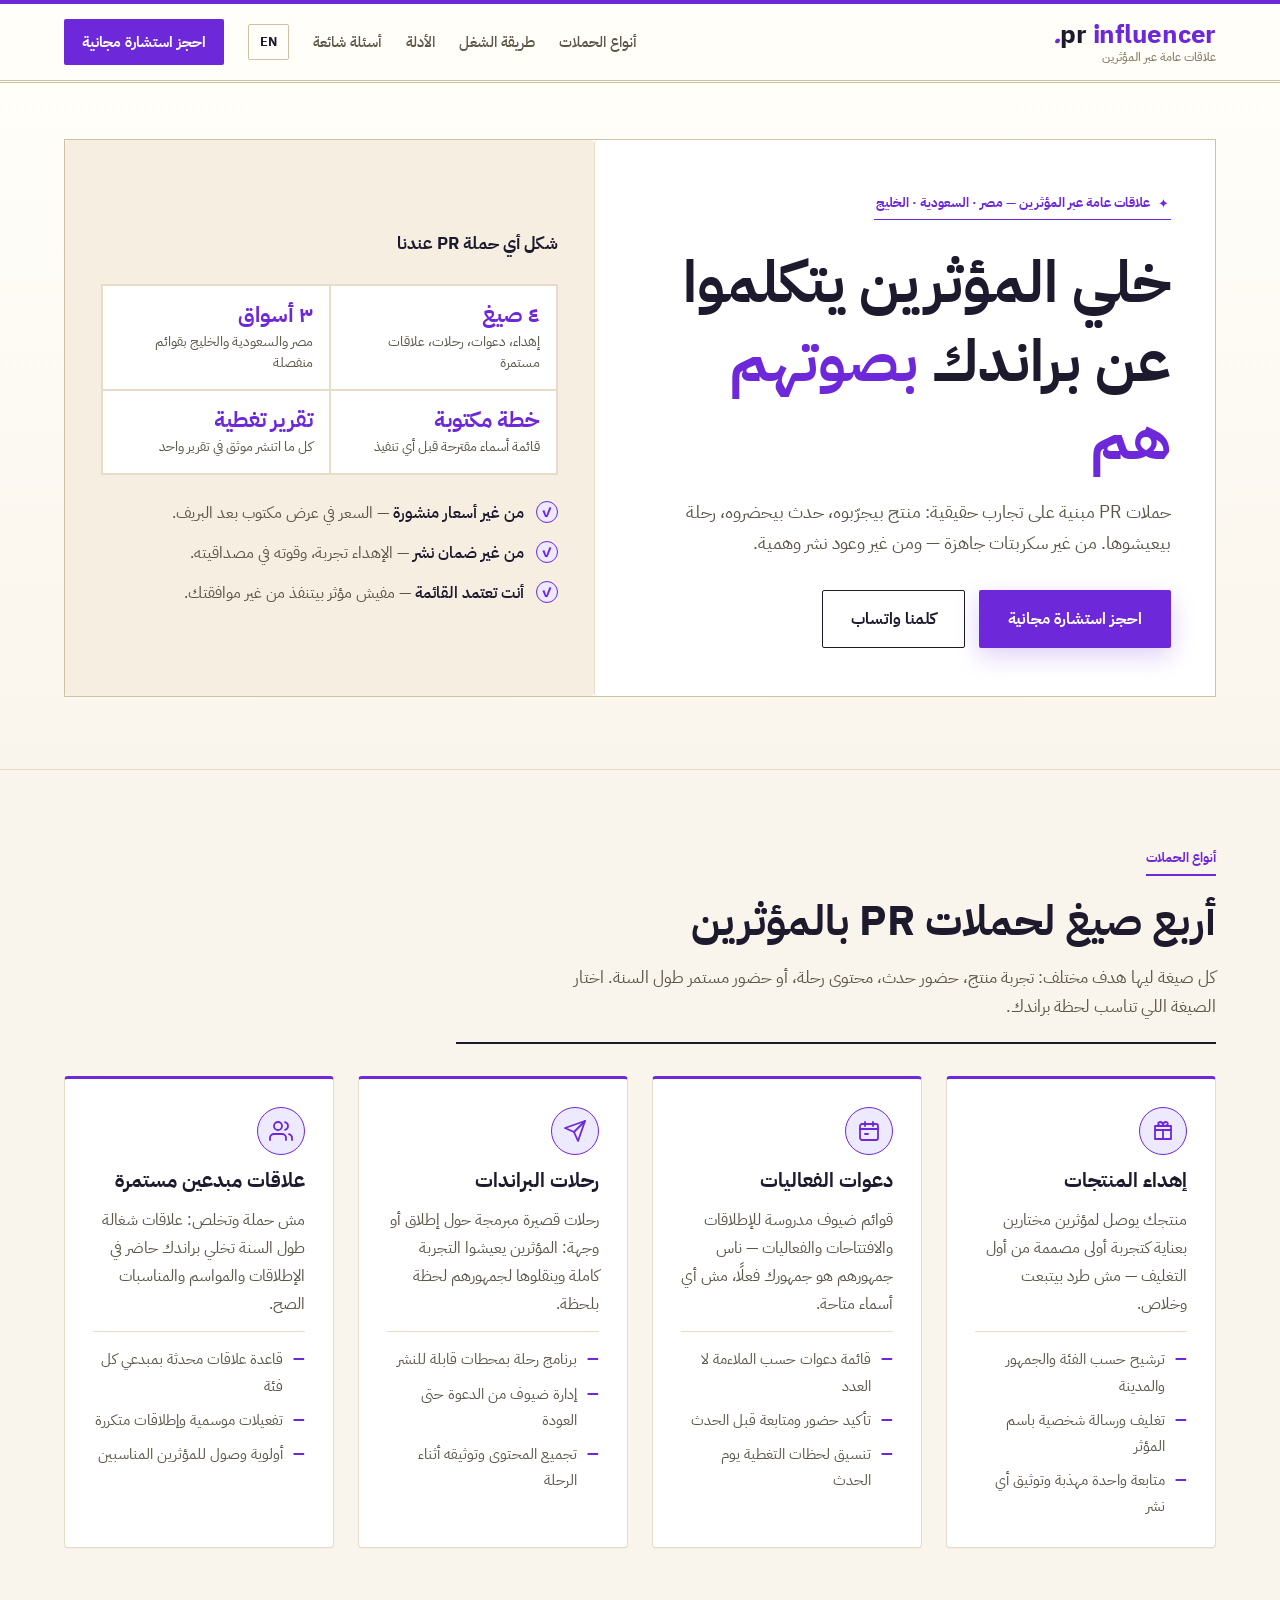
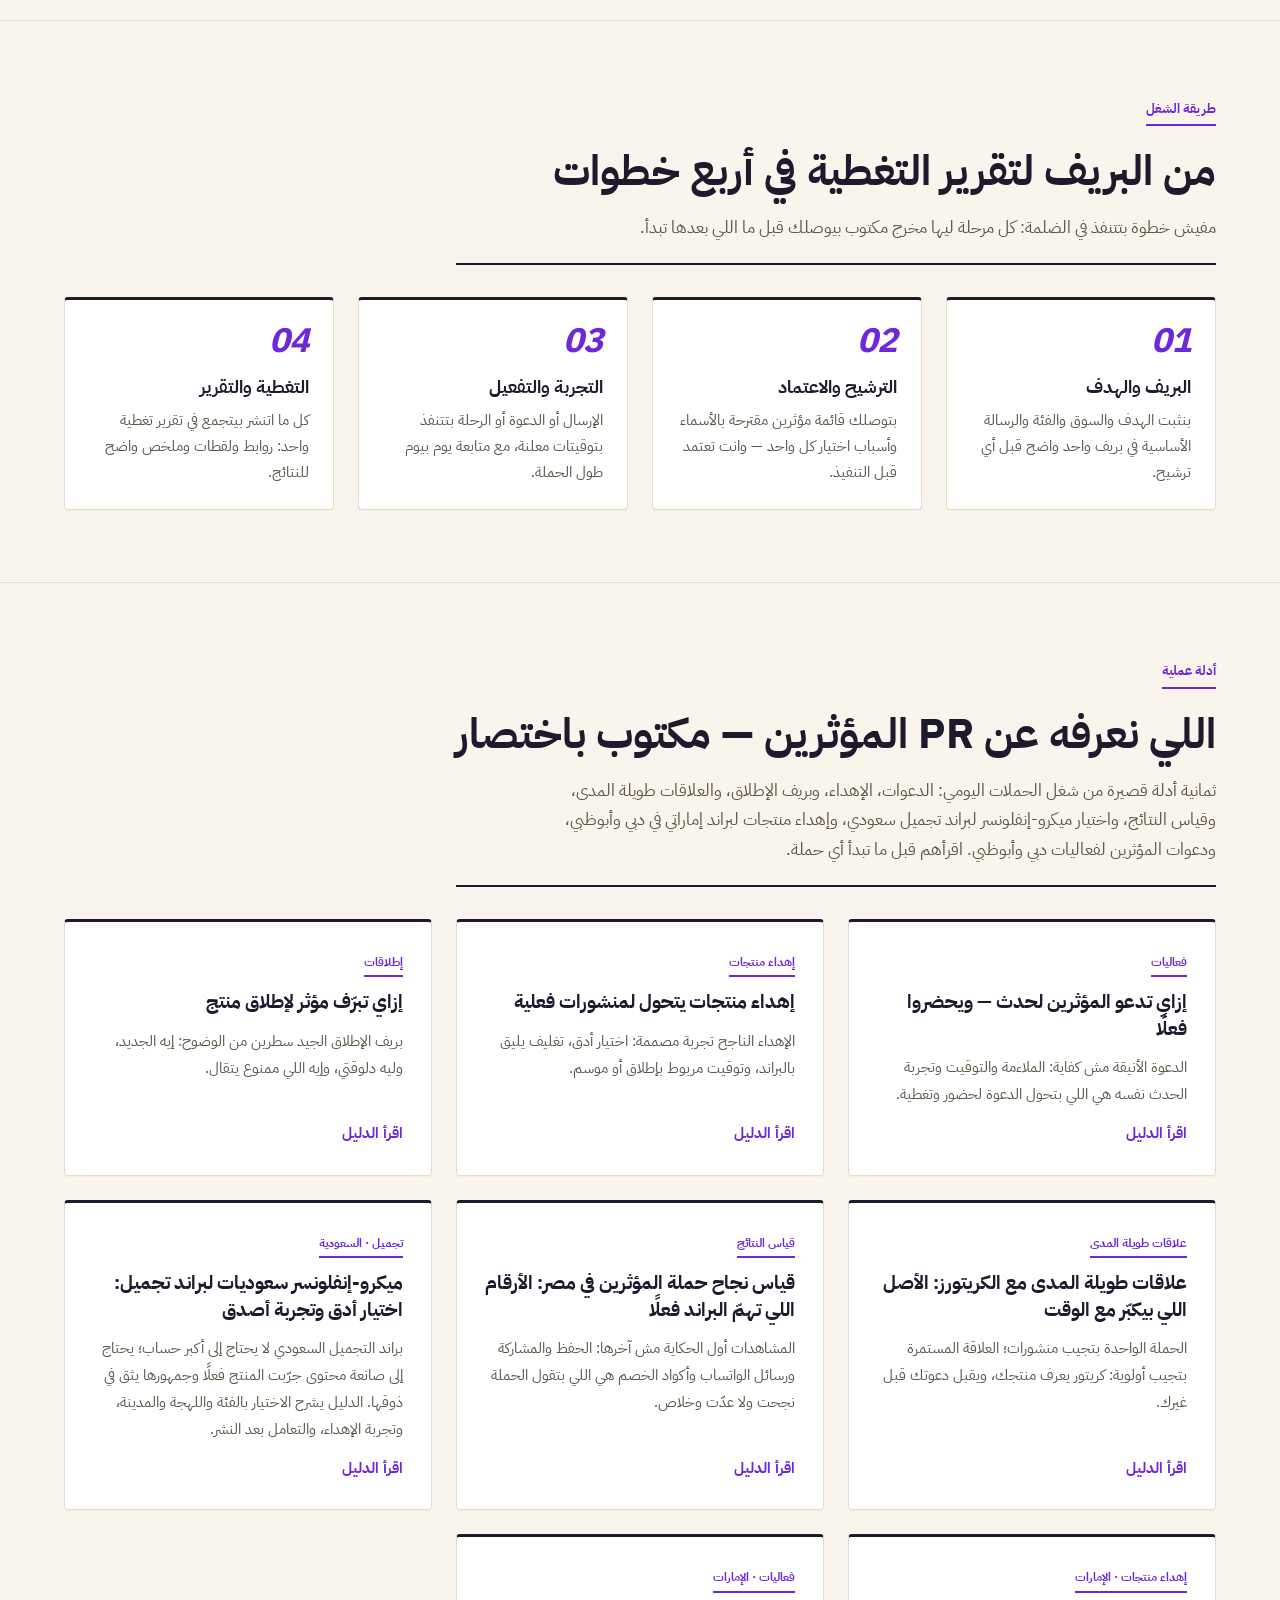
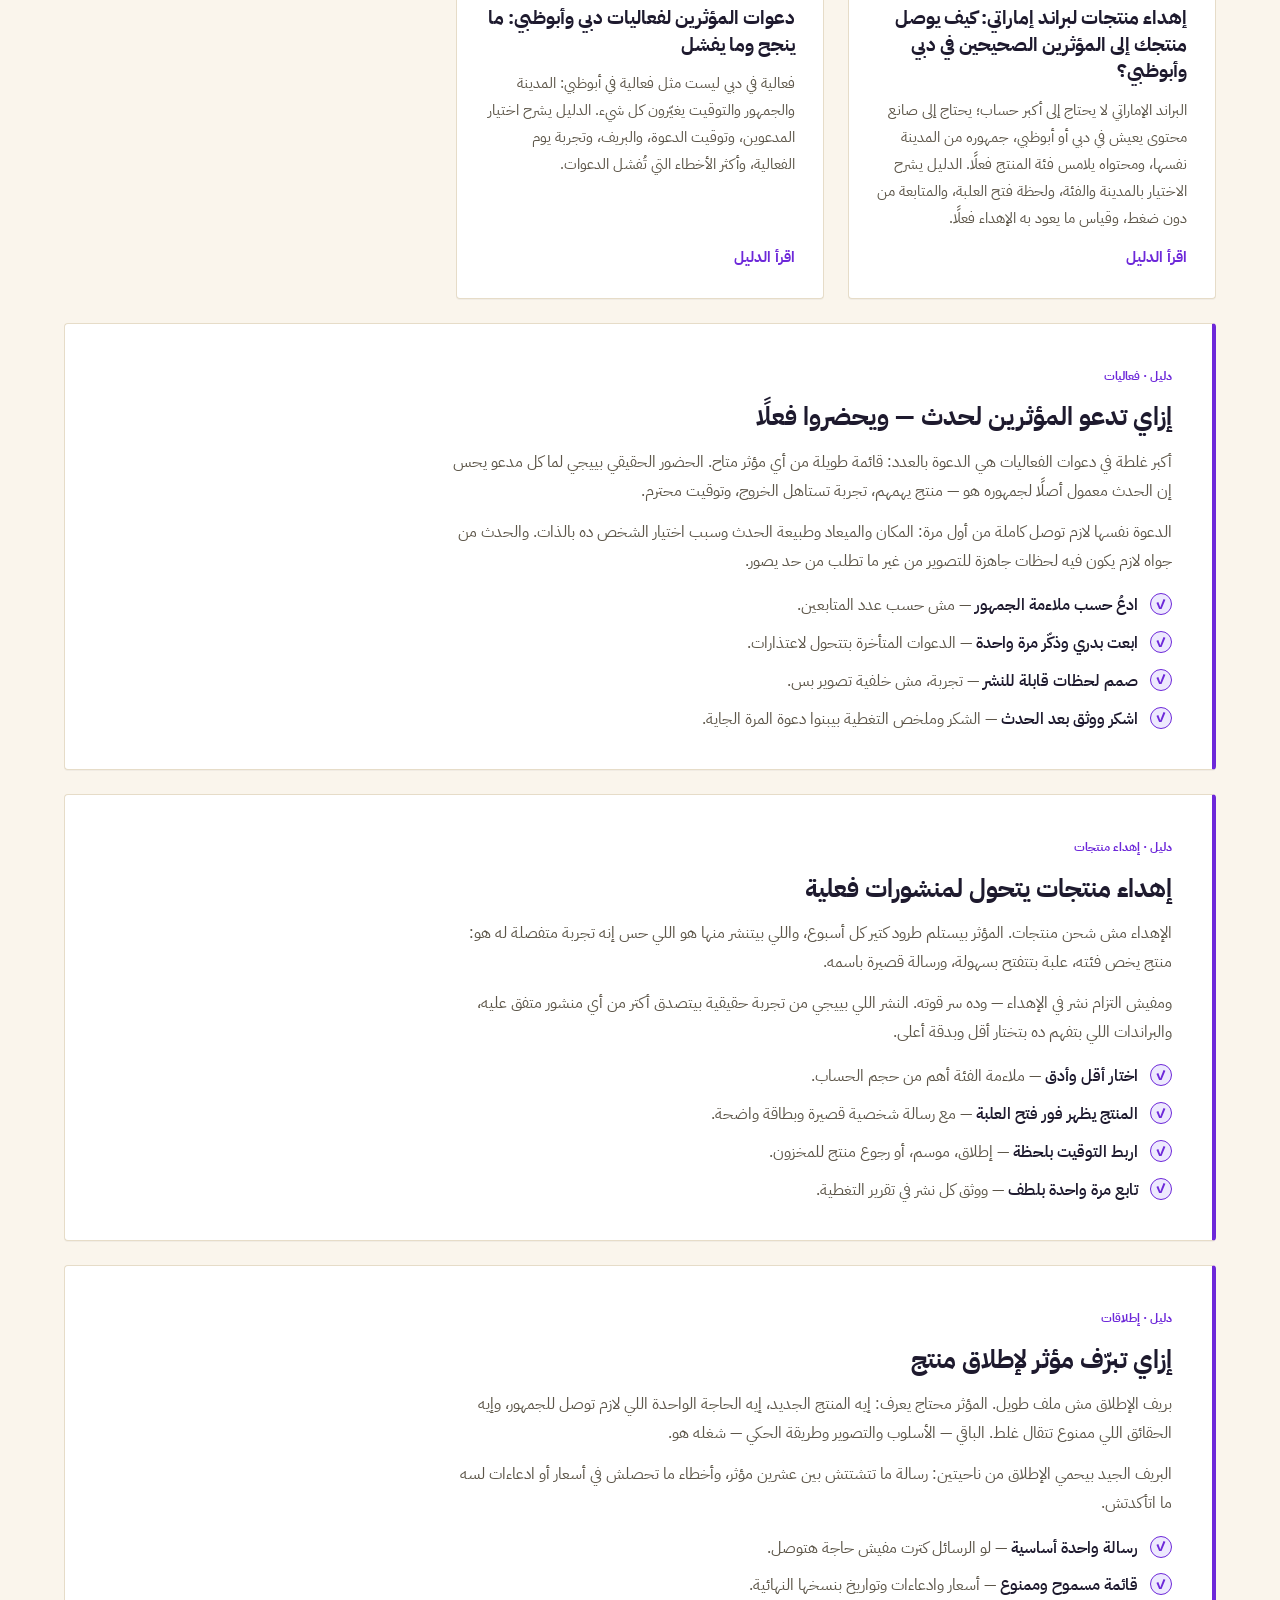
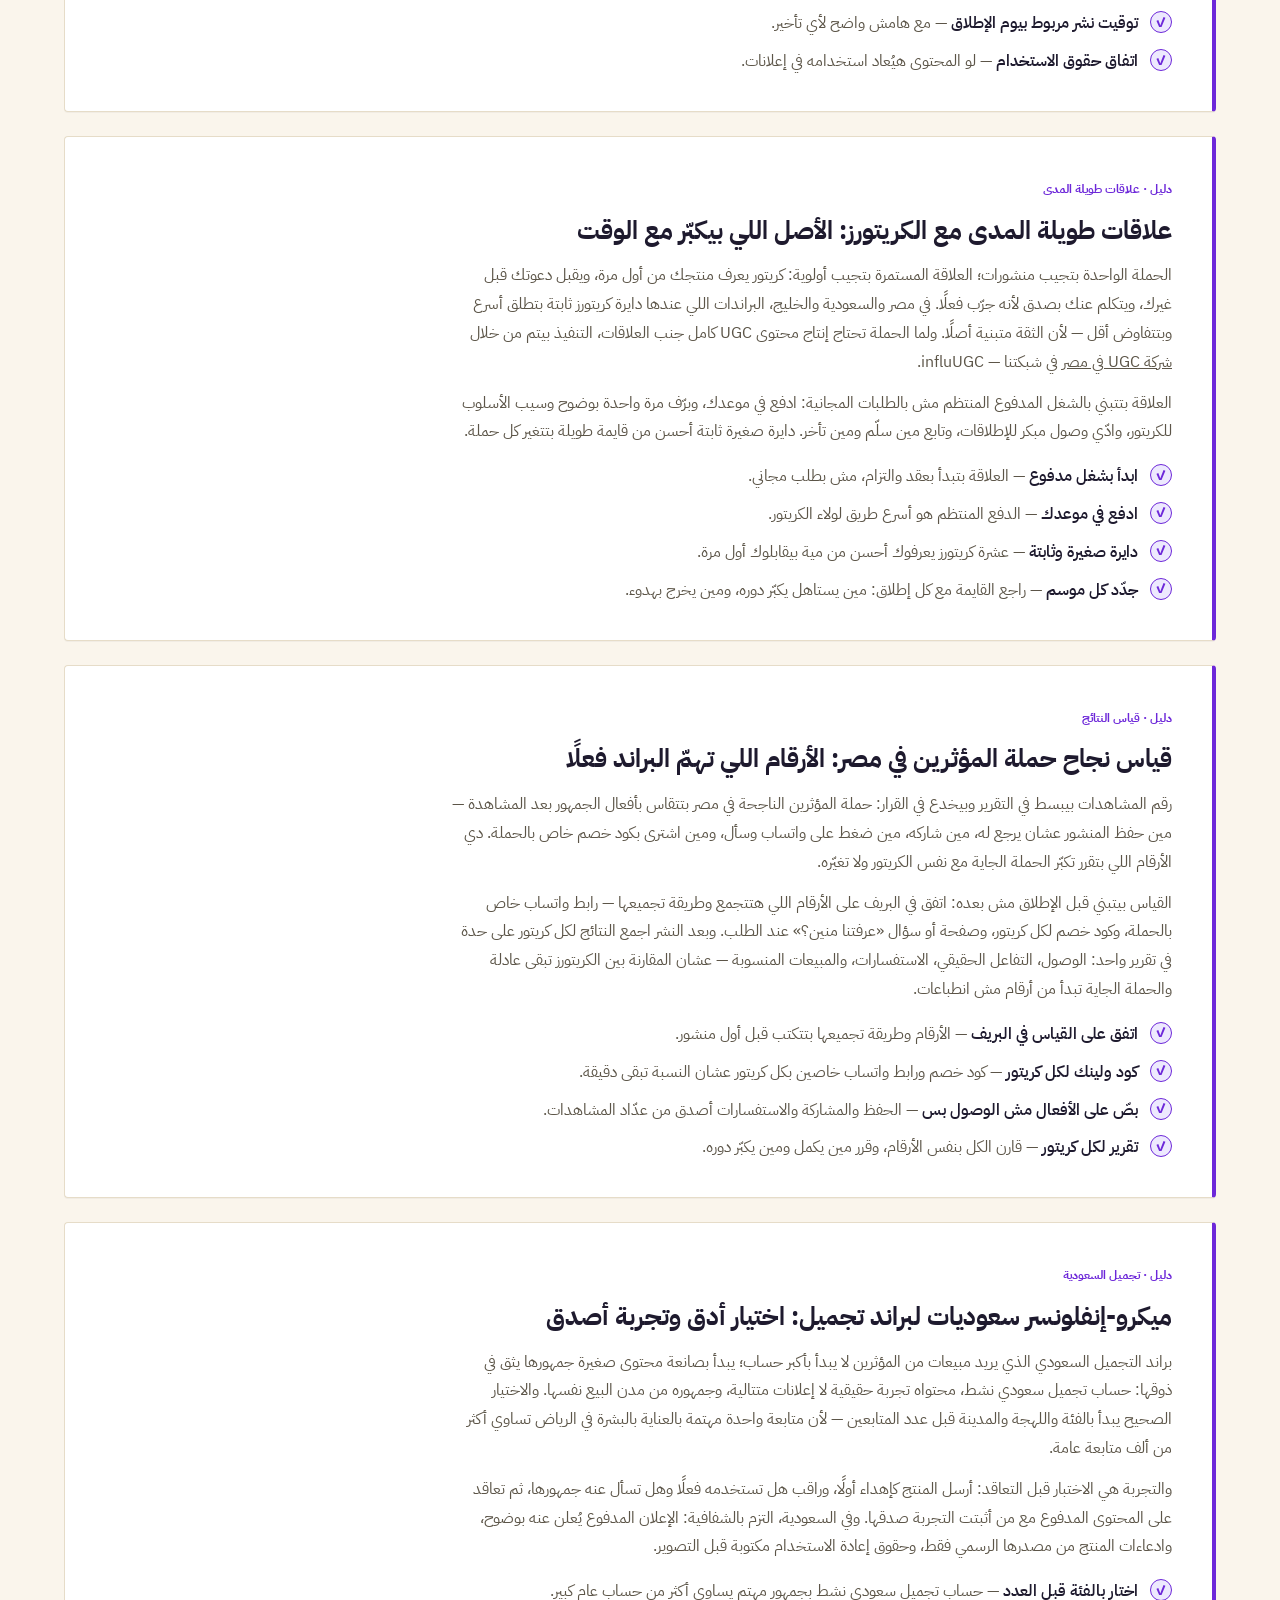
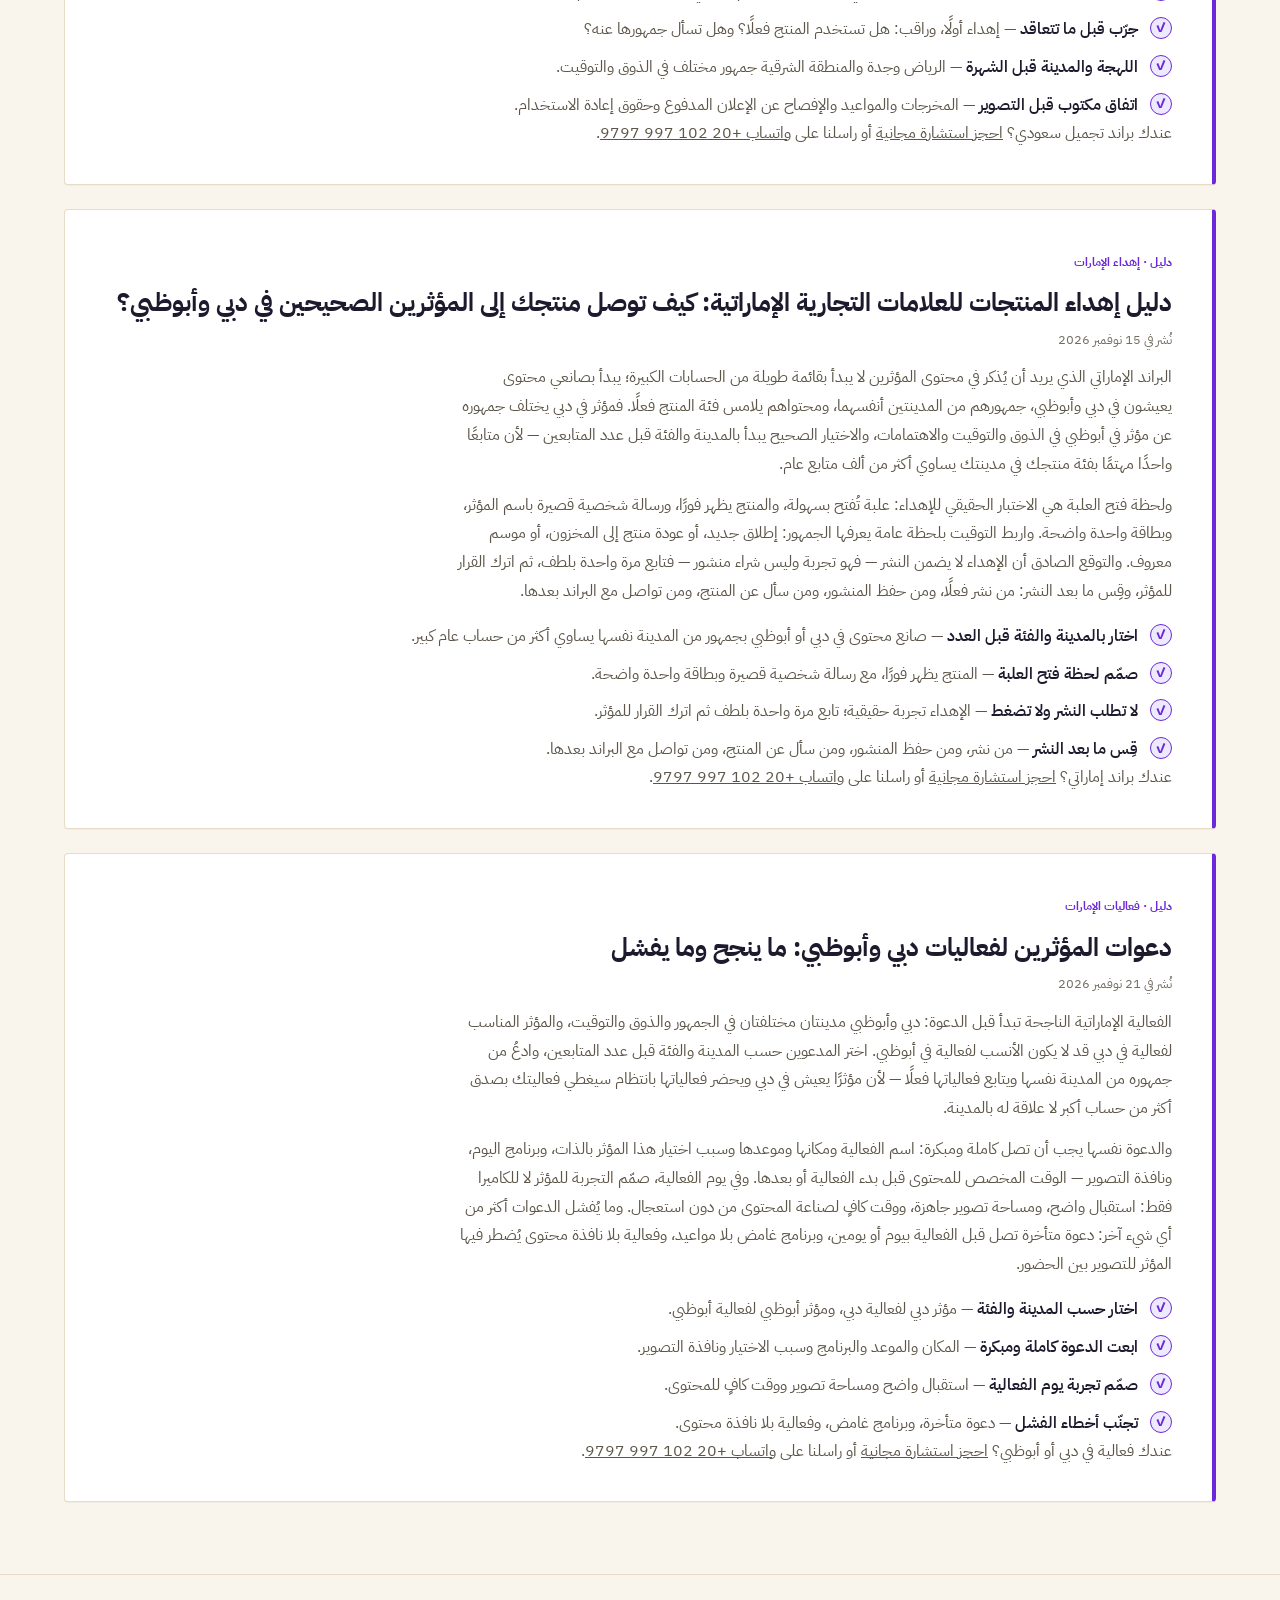
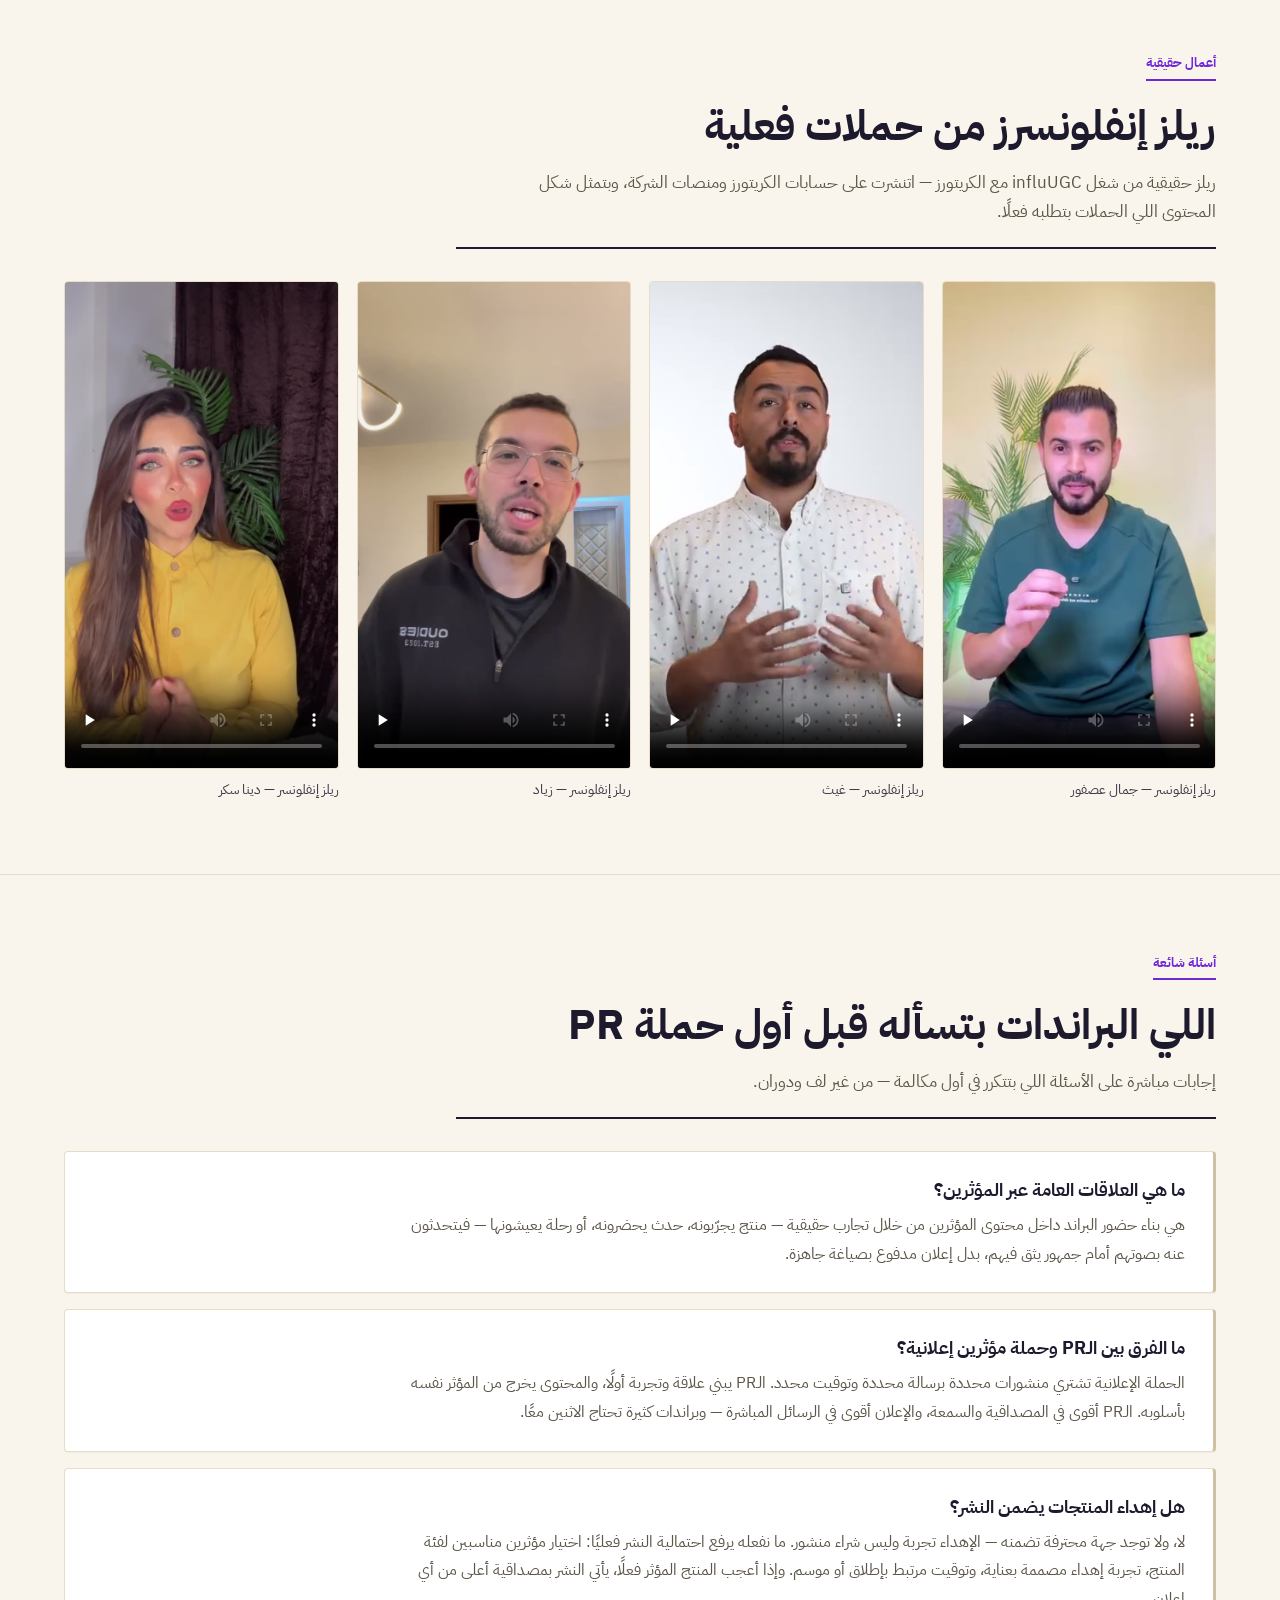
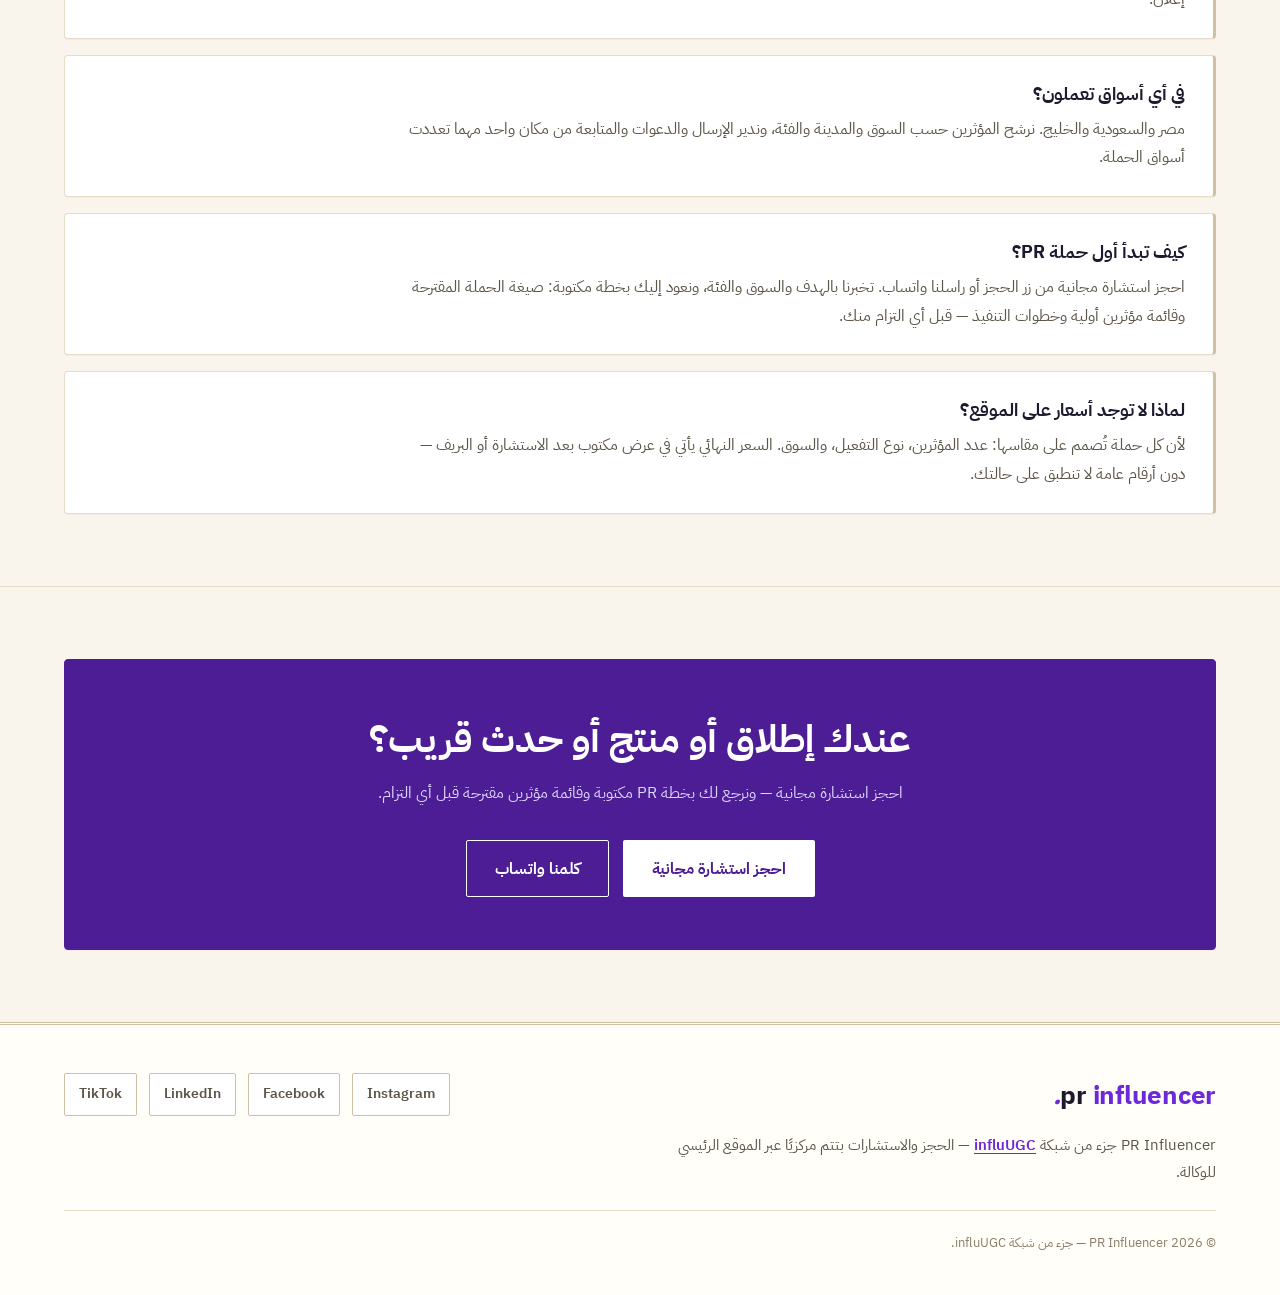
==== commit 85febf12: "Add in-content network link to influUGC Egypt UGC agency page (شركة UGC في مصر)" ====
--- a/index.html
+++ b/index.html
@@ -335,7 +335,7 @@
     <article class="guide-panel panel" id="guide-relationships">
       <span class="cat">دليل · علاقات طويلة المدى</span>
       <h3>علاقات طويلة المدى مع الكريتورز: الأصل اللي بيكبّر مع الوقت</h3>
-      <p>الحملة الواحدة بتجيب منشورات؛ العلاقة المستمرة بتجيب أولوية: كريتور يعرف منتجك من أول مرة، ويقبل دعوتك قبل غيرك، ويتكلم عنك بصدق لأنه جرّب فعلًا. في مصر والسعودية والخليج، البراندات اللي عندها دايرة كريتورز ثابتة بتطلق أسرع وبتتفاوض أقل — لأن الثقة متبنية أصلًا.</p>
+      <p>الحملة الواحدة بتجيب منشورات؛ العلاقة المستمرة بتجيب أولوية: كريتور يعرف منتجك من أول مرة، ويقبل دعوتك قبل غيرك، ويتكلم عنك بصدق لأنه جرّب فعلًا. في مصر والسعودية والخليج، البراندات اللي عندها دايرة كريتورز ثابتة بتطلق أسرع وبتتفاوض أقل — لأن الثقة متبنية أصلًا. ولما الحملة تحتاج إنتاج محتوى UGC كامل جنب العلاقات، التنفيذ بيتم من خلال <a href="https://www.influugc.com/ar/ugc-agency-egypt">شركة UGC في مصر</a> في شبكتنا — influUGC.</p>
       <p>العلاقة بتتبني بالشغل المدفوع المنتظم مش بالطلبات المجانية: ادفع في موعدك، وبرّف مرة واحدة بوضوح وسيب الأسلوب للكريتور، وادّي وصول مبكر للإطلاقات، وتابع مين سلّم ومين تأخر. دايرة صغيرة ثابتة أحسن من قايمة طويلة بتتغير كل حملة.</p>
       <ul>
         <li><span class="tick">✓</span><span><b>ابدأ بشغل مدفوع</b> — العلاقة بتبدأ بعقد والتزام، مش بطلب مجاني.</span></li>
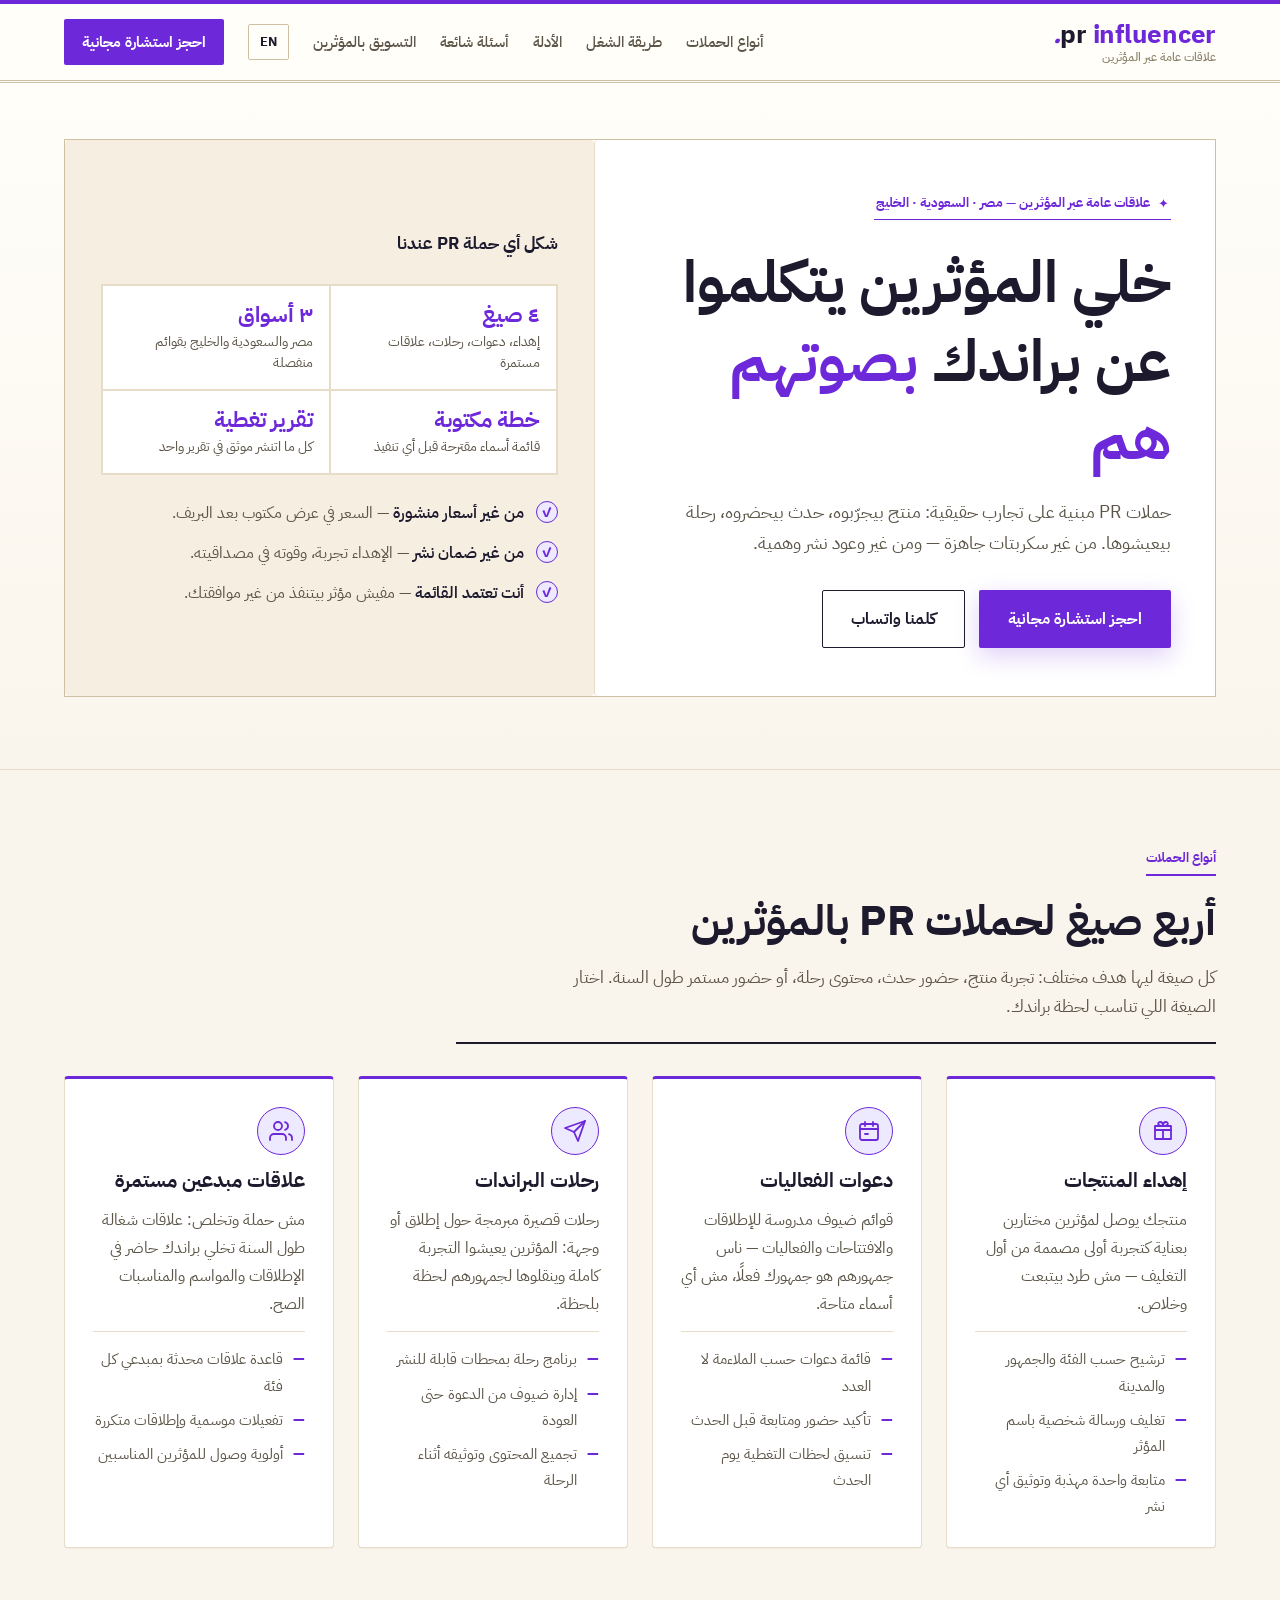
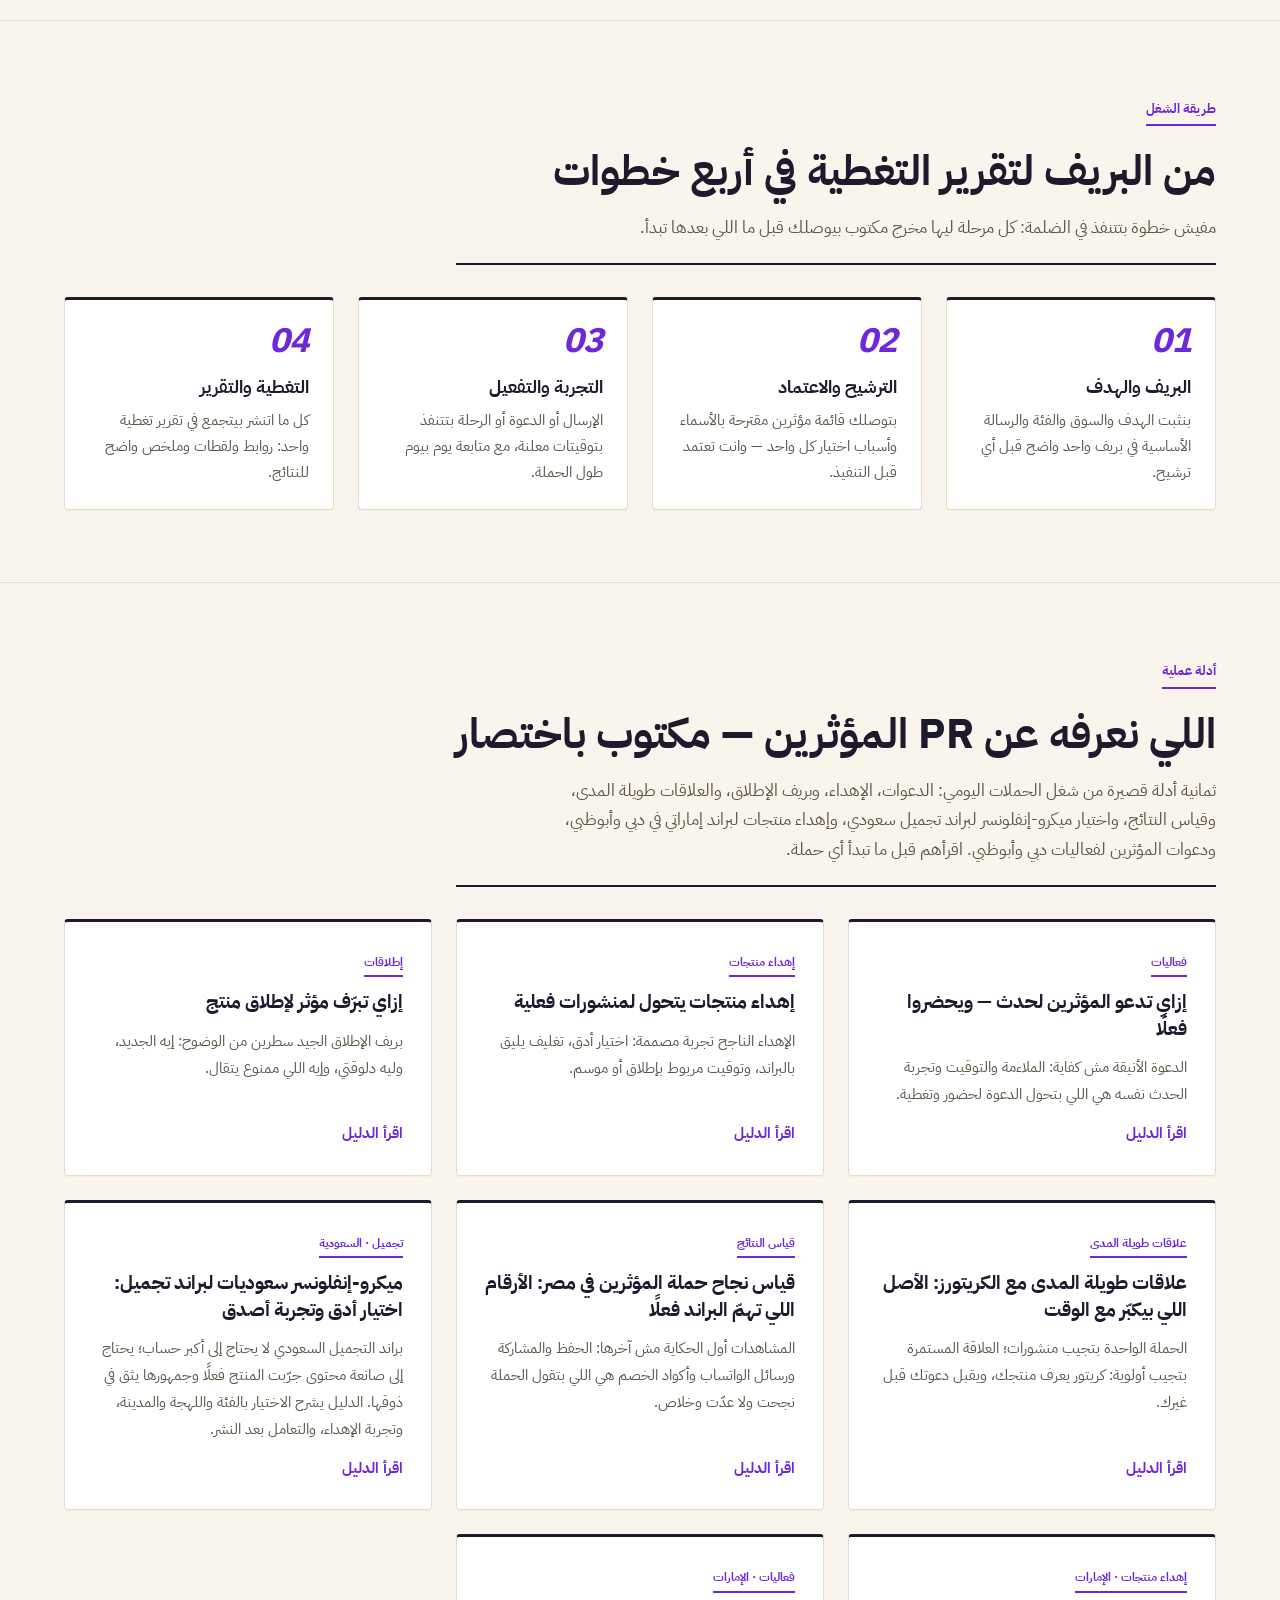
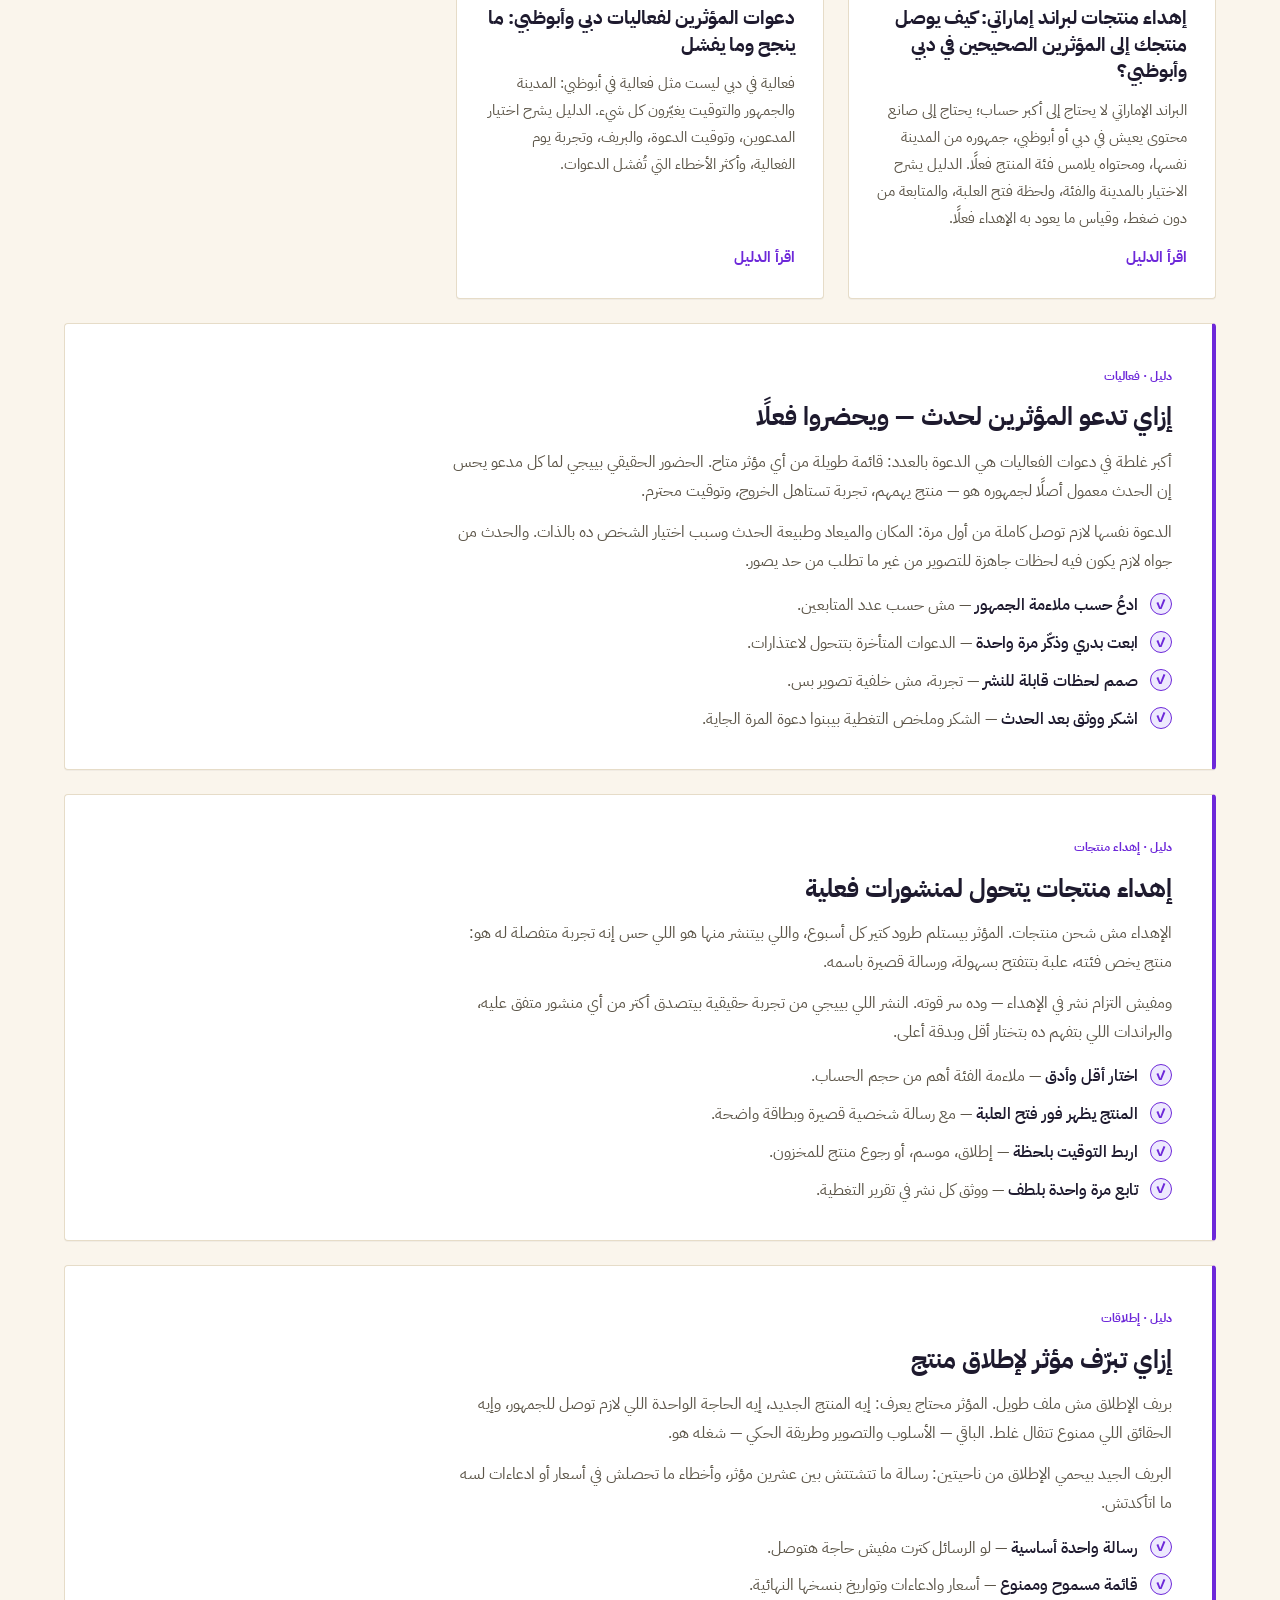
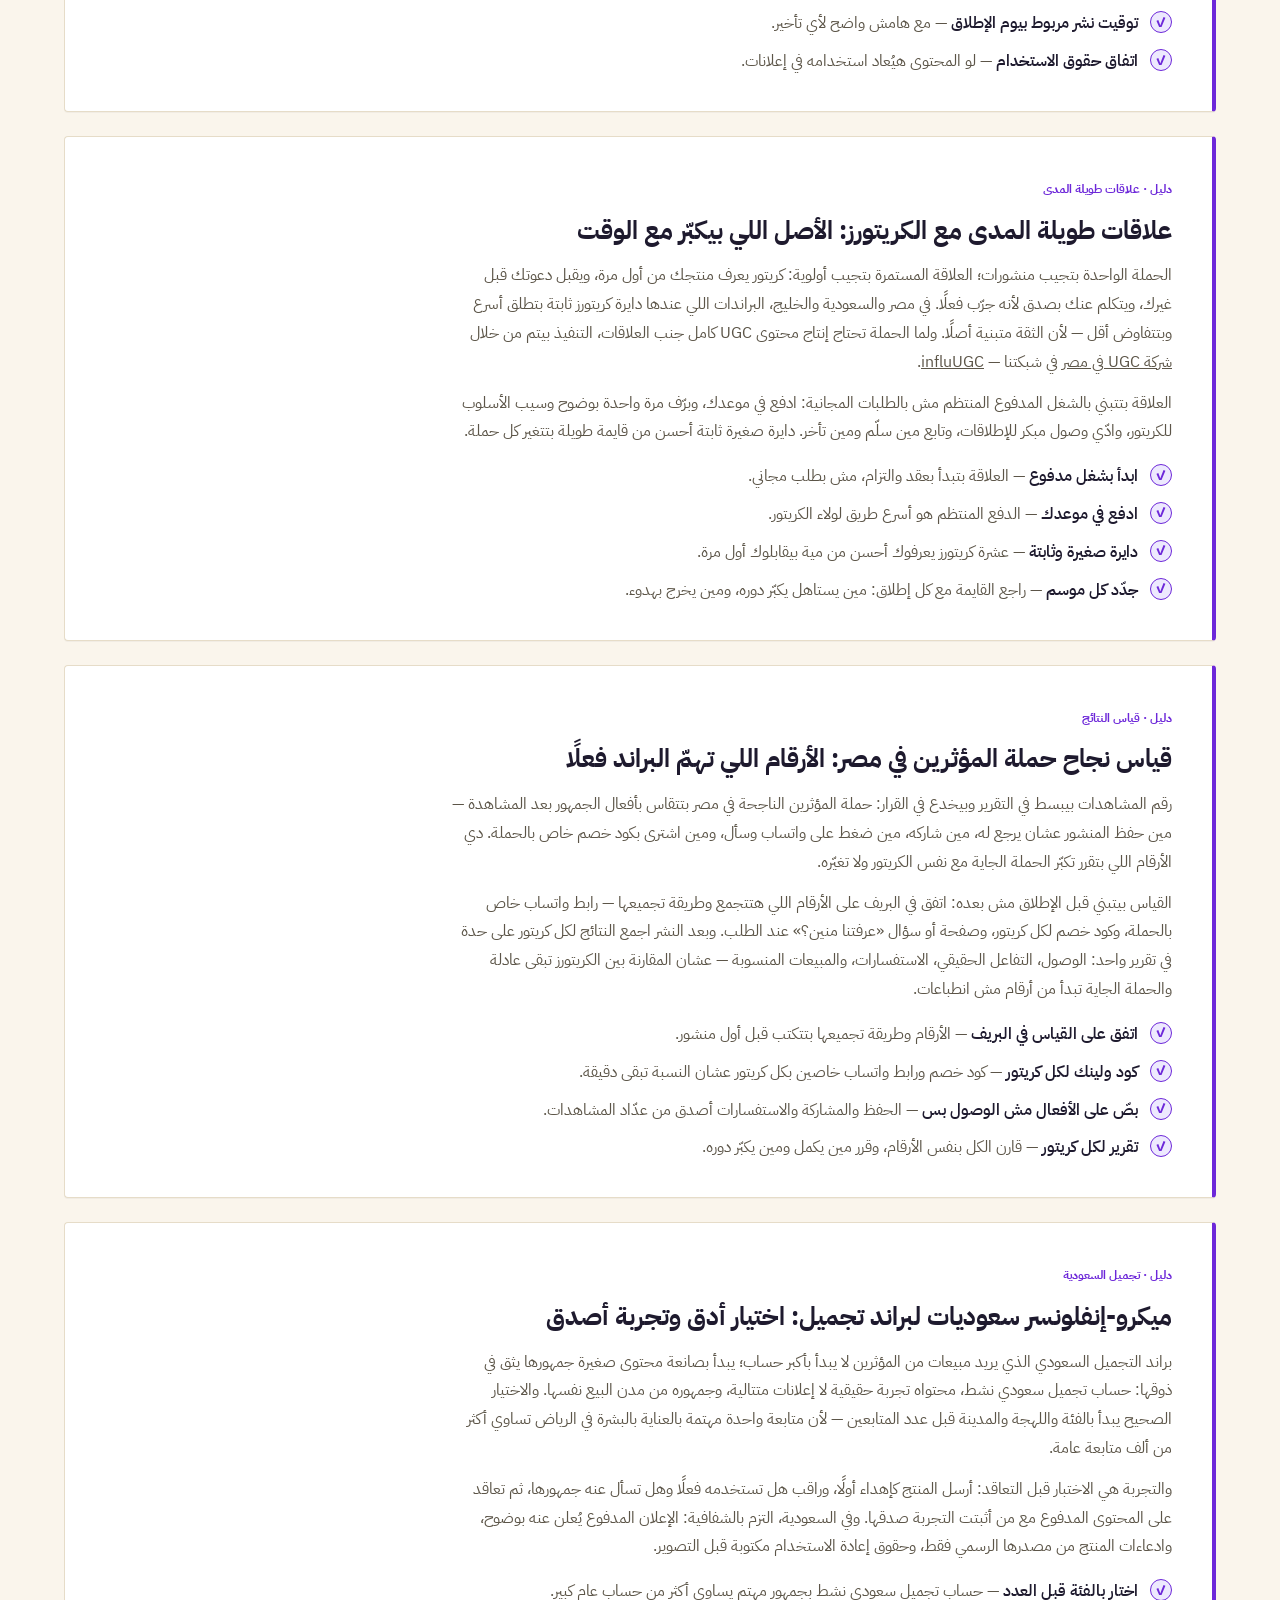
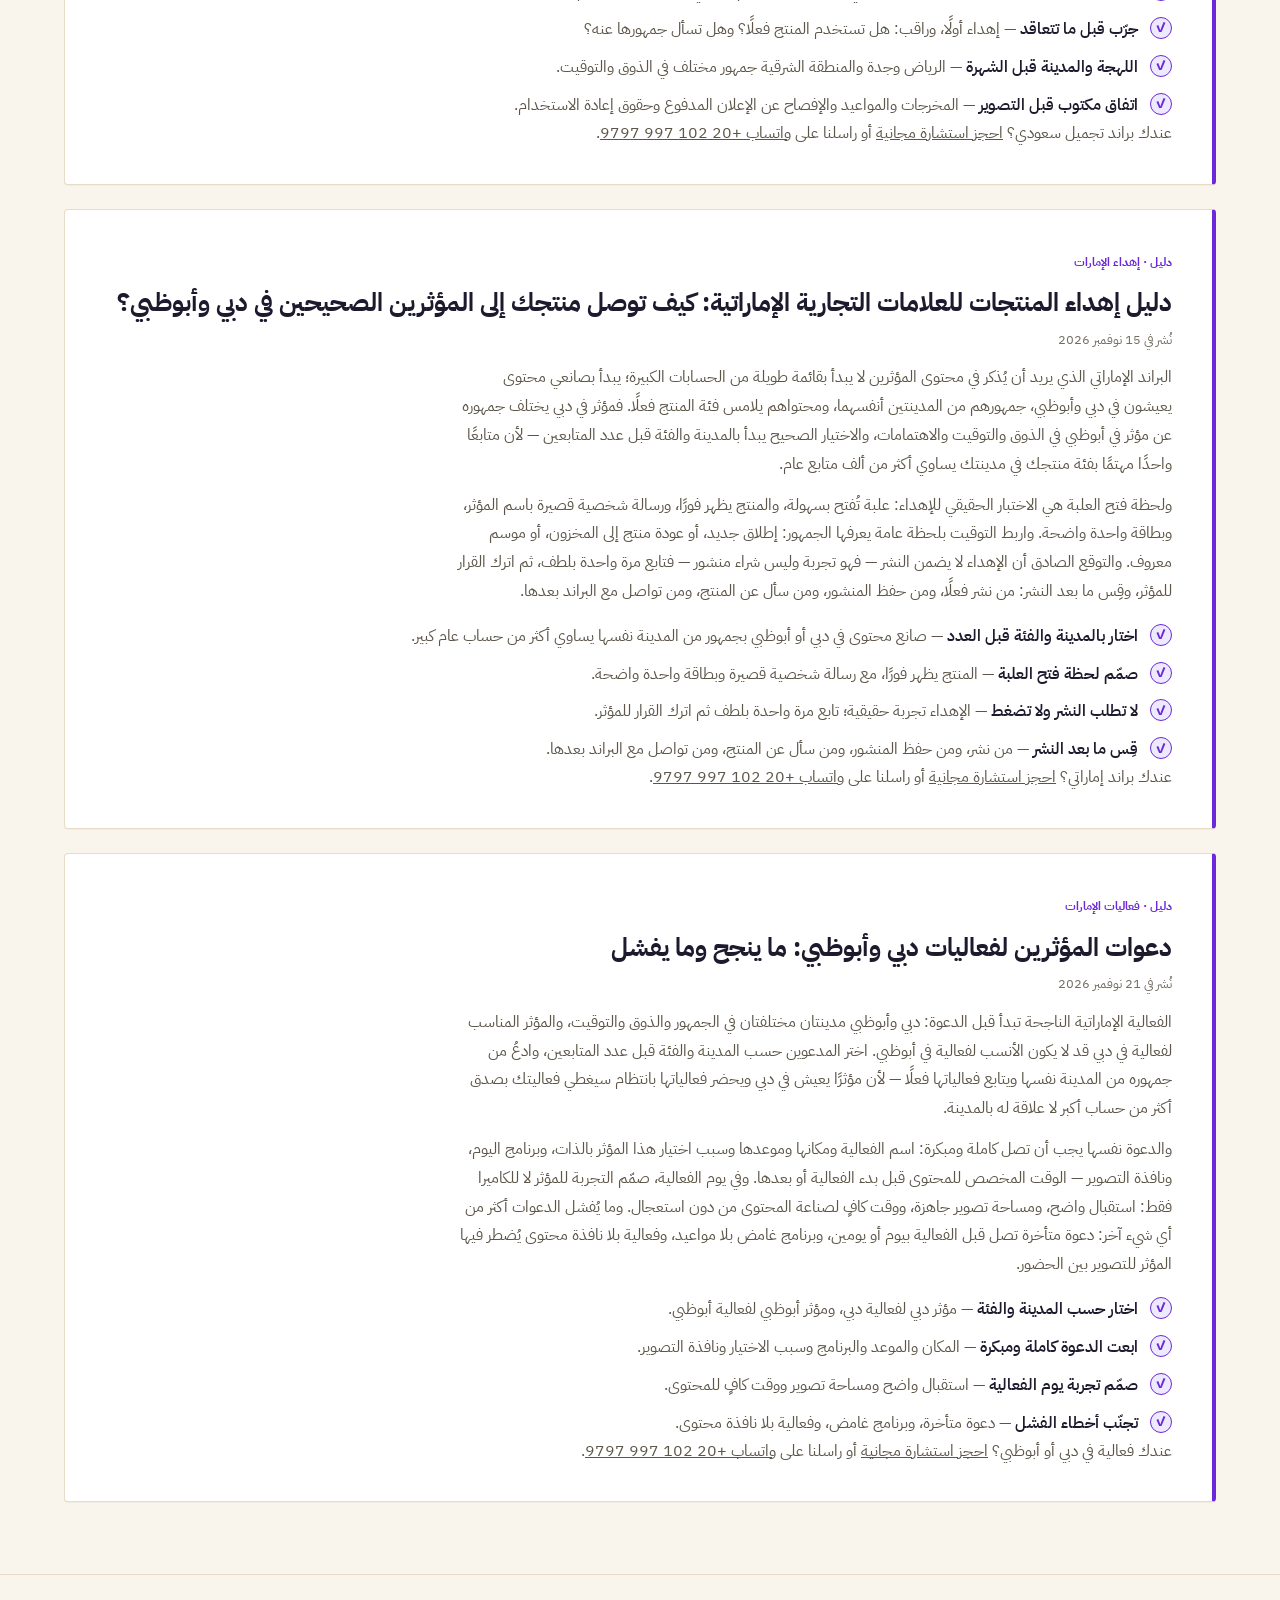
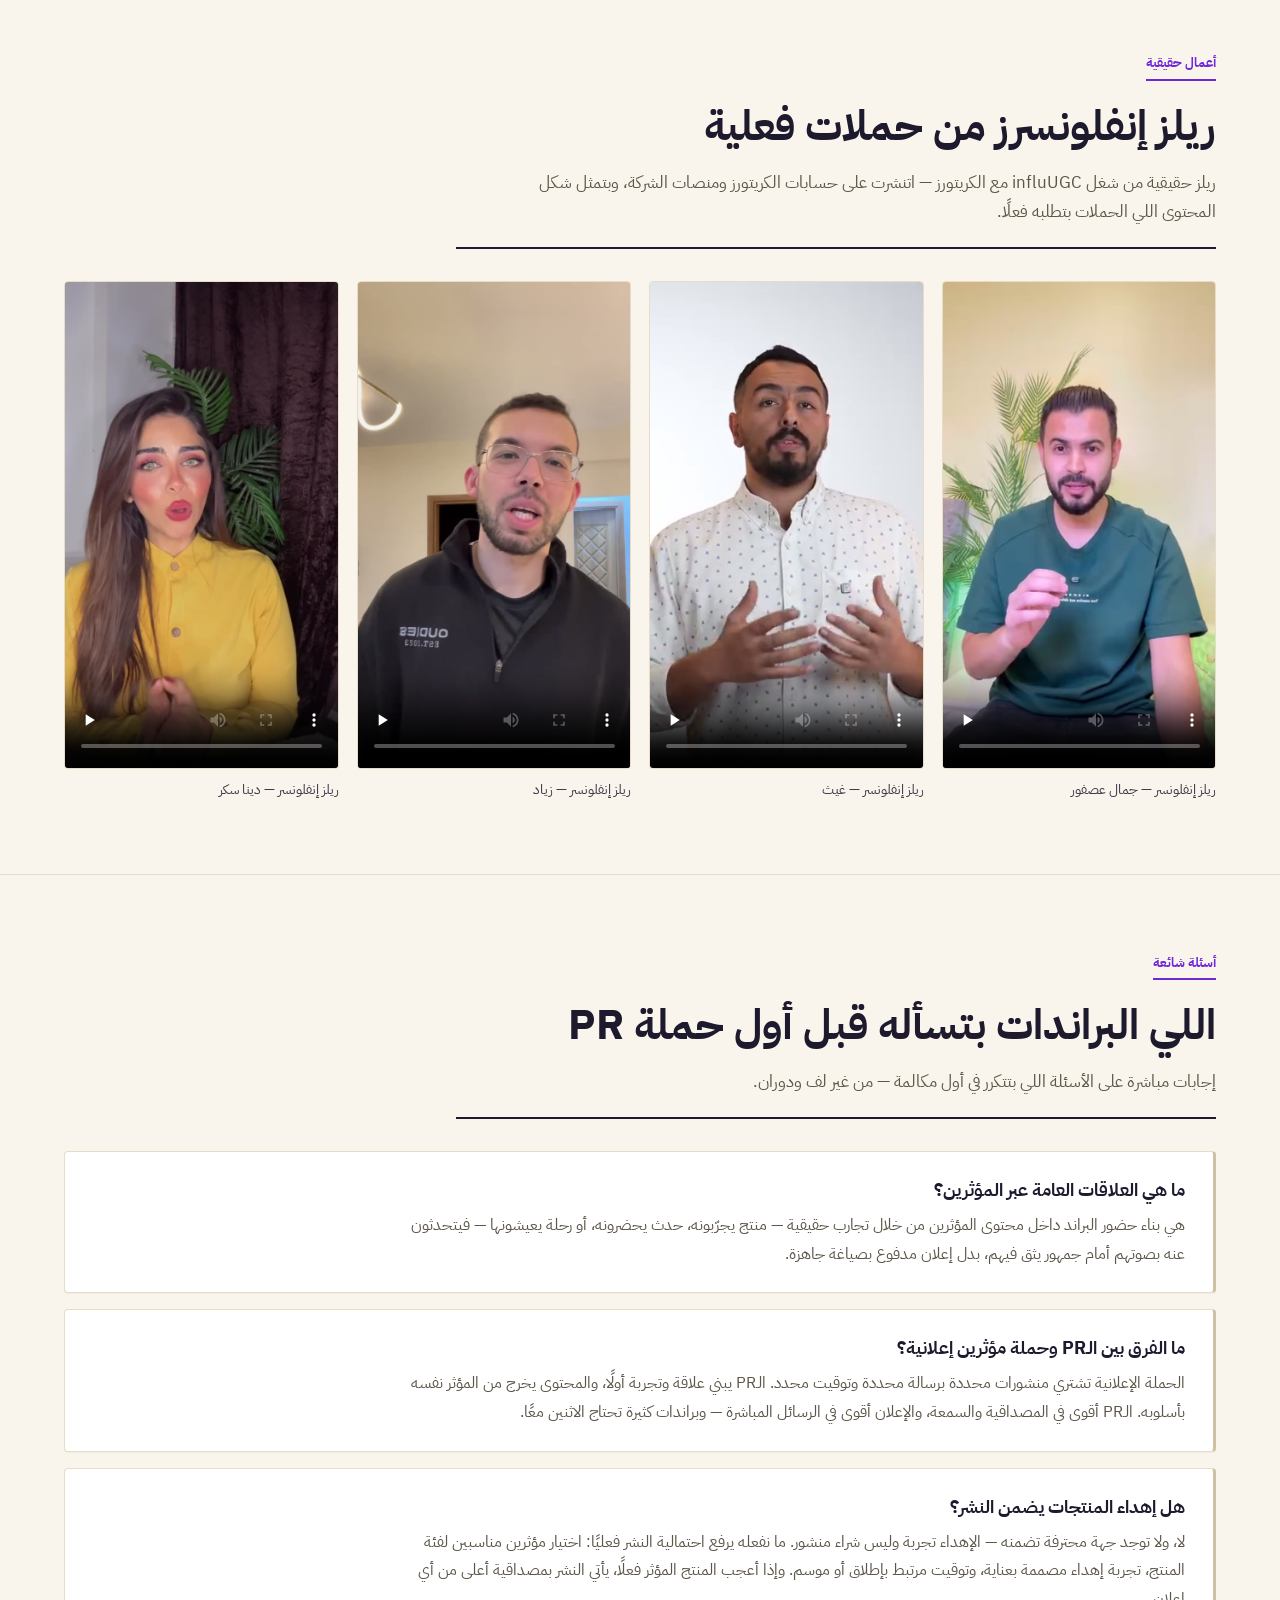
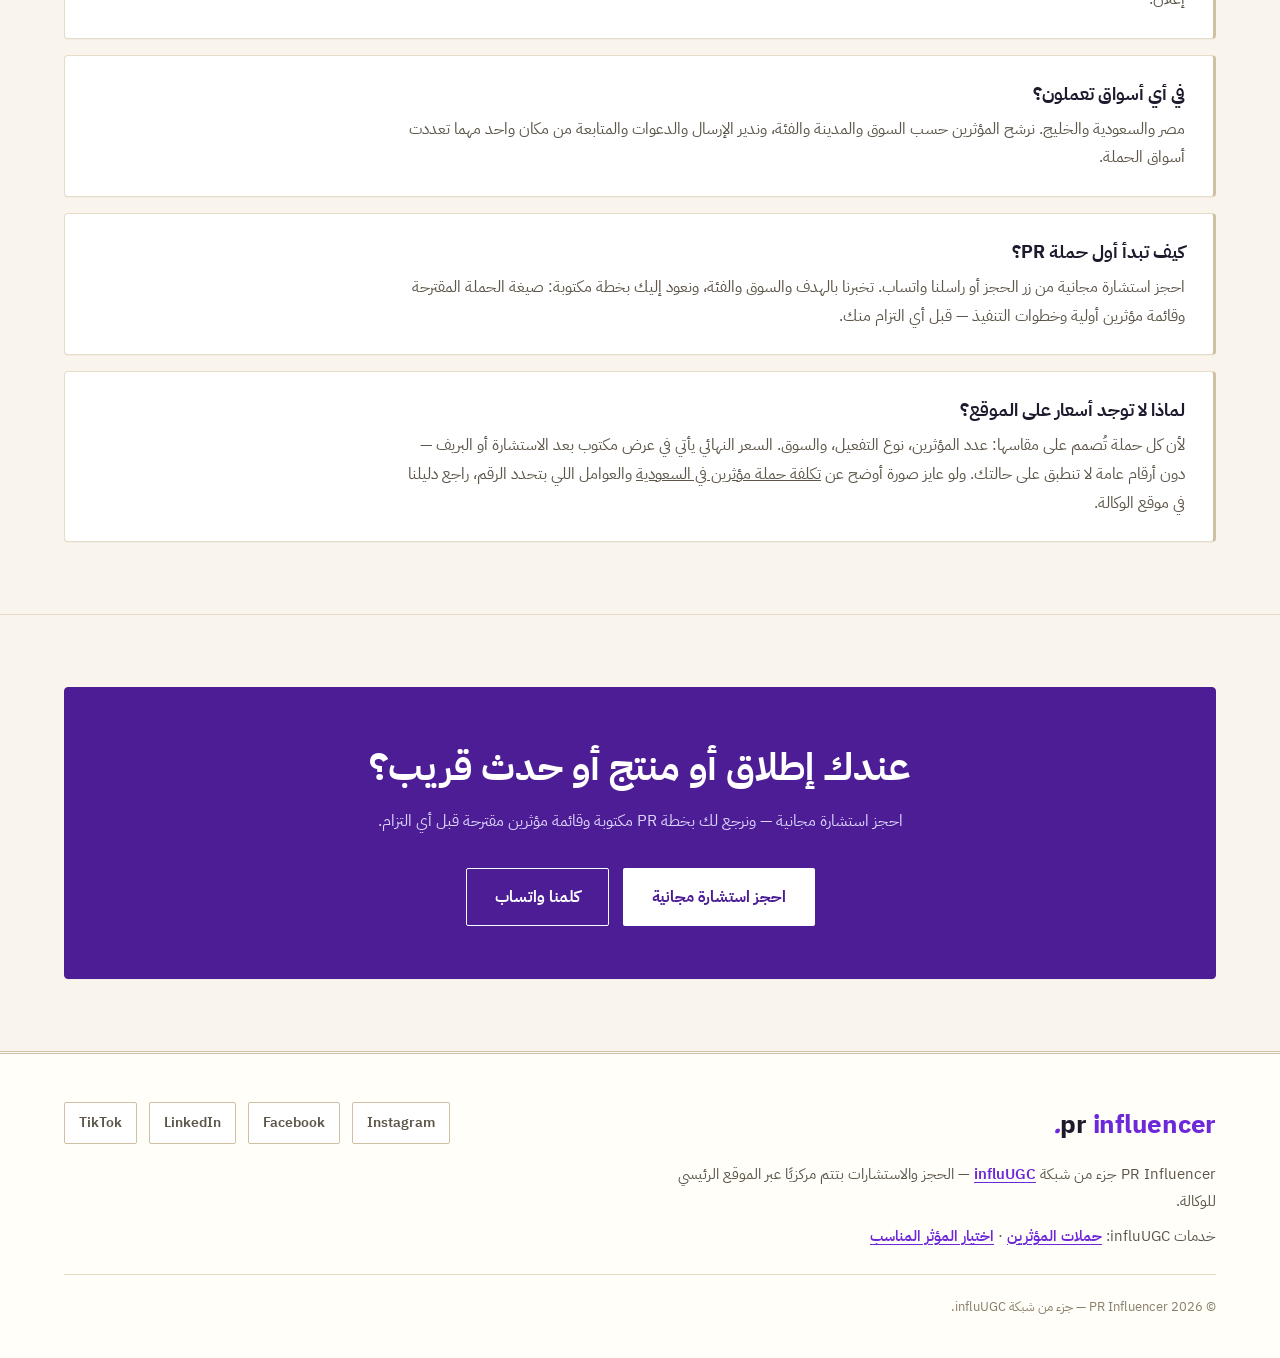
==== commit 76bd8573: "Network links: nav influencer-marketing item, footer services line, contextual cost-guide link, abou" ====
--- a/index.html
+++ b/index.html
@@ -110,6 +110,7 @@
       <a href="#process">طريقة الشغل</a>
       <a href="#guides">الأدلة</a>
       <a href="#faq">أسئلة شائعة</a>
+      <a href="https://www.influugc.com/ar/services/influencer-marketing">التسويق بالمؤثرين</a>
       <a class="lang-switch" href="/en.html" hreflang="en">EN</a>
       <a class="nav-cta" href="https://www.influugc.com/book?utm_source=prinfluencer&utm_medium=satellite&utm_campaign=network">احجز استشارة مجانية</a>
     </nav>
@@ -335,7 +336,7 @@
     <article class="guide-panel panel" id="guide-relationships">
       <span class="cat">دليل · علاقات طويلة المدى</span>
       <h3>علاقات طويلة المدى مع الكريتورز: الأصل اللي بيكبّر مع الوقت</h3>
-      <p>الحملة الواحدة بتجيب منشورات؛ العلاقة المستمرة بتجيب أولوية: كريتور يعرف منتجك من أول مرة، ويقبل دعوتك قبل غيرك، ويتكلم عنك بصدق لأنه جرّب فعلًا. في مصر والسعودية والخليج، البراندات اللي عندها دايرة كريتورز ثابتة بتطلق أسرع وبتتفاوض أقل — لأن الثقة متبنية أصلًا. ولما الحملة تحتاج إنتاج محتوى UGC كامل جنب العلاقات، التنفيذ بيتم من خلال <a href="https://www.influugc.com/ar/ugc-agency-egypt">شركة UGC في مصر</a> في شبكتنا — influUGC.</p>
+      <p>الحملة الواحدة بتجيب منشورات؛ العلاقة المستمرة بتجيب أولوية: كريتور يعرف منتجك من أول مرة، ويقبل دعوتك قبل غيرك، ويتكلم عنك بصدق لأنه جرّب فعلًا. في مصر والسعودية والخليج، البراندات اللي عندها دايرة كريتورز ثابتة بتطلق أسرع وبتتفاوض أقل — لأن الثقة متبنية أصلًا. ولما الحملة تحتاج إنتاج محتوى UGC كامل جنب العلاقات، التنفيذ بيتم من خلال <a href="https://www.influugc.com/ar/ugc-agency-egypt">شركة UGC في مصر</a> في شبكتنا — <a href="https://www.influugc.com/ar/about">influUGC</a>.</p>
       <p>العلاقة بتتبني بالشغل المدفوع المنتظم مش بالطلبات المجانية: ادفع في موعدك، وبرّف مرة واحدة بوضوح وسيب الأسلوب للكريتور، وادّي وصول مبكر للإطلاقات، وتابع مين سلّم ومين تأخر. دايرة صغيرة ثابتة أحسن من قايمة طويلة بتتغير كل حملة.</p>
       <ul>
         <li><span class="tick">✓</span><span><b>ابدأ بشغل مدفوع</b> — العلاقة بتبدأ بعقد والتزام، مش بطلب مجاني.</span></li>
@@ -459,7 +460,7 @@
       </article>
       <article class="faq-item panel">
         <h3>لماذا لا توجد أسعار على الموقع؟</h3>
-        <p>لأن كل حملة تُصمم على مقاسها: عدد المؤثرين، نوع التفعيل، والسوق. السعر النهائي يأتي في عرض مكتوب بعد الاستشارة أو البريف — دون أرقام عامة لا تنطبق على حالتك.</p>
+        <p>لأن كل حملة تُصمم على مقاسها: عدد المؤثرين، نوع التفعيل، والسوق. السعر النهائي يأتي في عرض مكتوب بعد الاستشارة أو البريف — دون أرقام عامة لا تنطبق على حالتك. ولو عايز صورة أوضح عن <a href="https://www.influugc.com/ar/blog/influencer-campaign-cost-saudi">تكلفة حملة مؤثرين في السعودية</a> والعوامل اللي بتحدد الرقم، راجع دليلنا في موقع الوكالة.</p>
       </article>
     </div>
   </div>
@@ -486,6 +487,7 @@
       <div>
         <span class="wordmark">PR <b>Influencer</b><i>.</i></span>
         <p class="footer-net" style="margin-top:12px">PR Influencer جزء من شبكة <a href="https://www.influugc.com/">influUGC</a> — الحجز والاستشارات بتتم مركزيًا عبر الموقع الرئيسي للوكالة.</p>
+        <p class="footer-net" style="margin-top:8px">خدمات influUGC: <a href="https://www.influugc.com/ar/services/influencer-marketing">حملات المؤثرين</a> · <a href="https://www.influugc.com/ar/blog/how-to-choose-influencer-for-your-brand">اختيار المؤثر المناسب</a></p>
       </div>
       <nav class="socials">
         <a href="https://www.instagram.com/influ__ugc">Instagram</a>
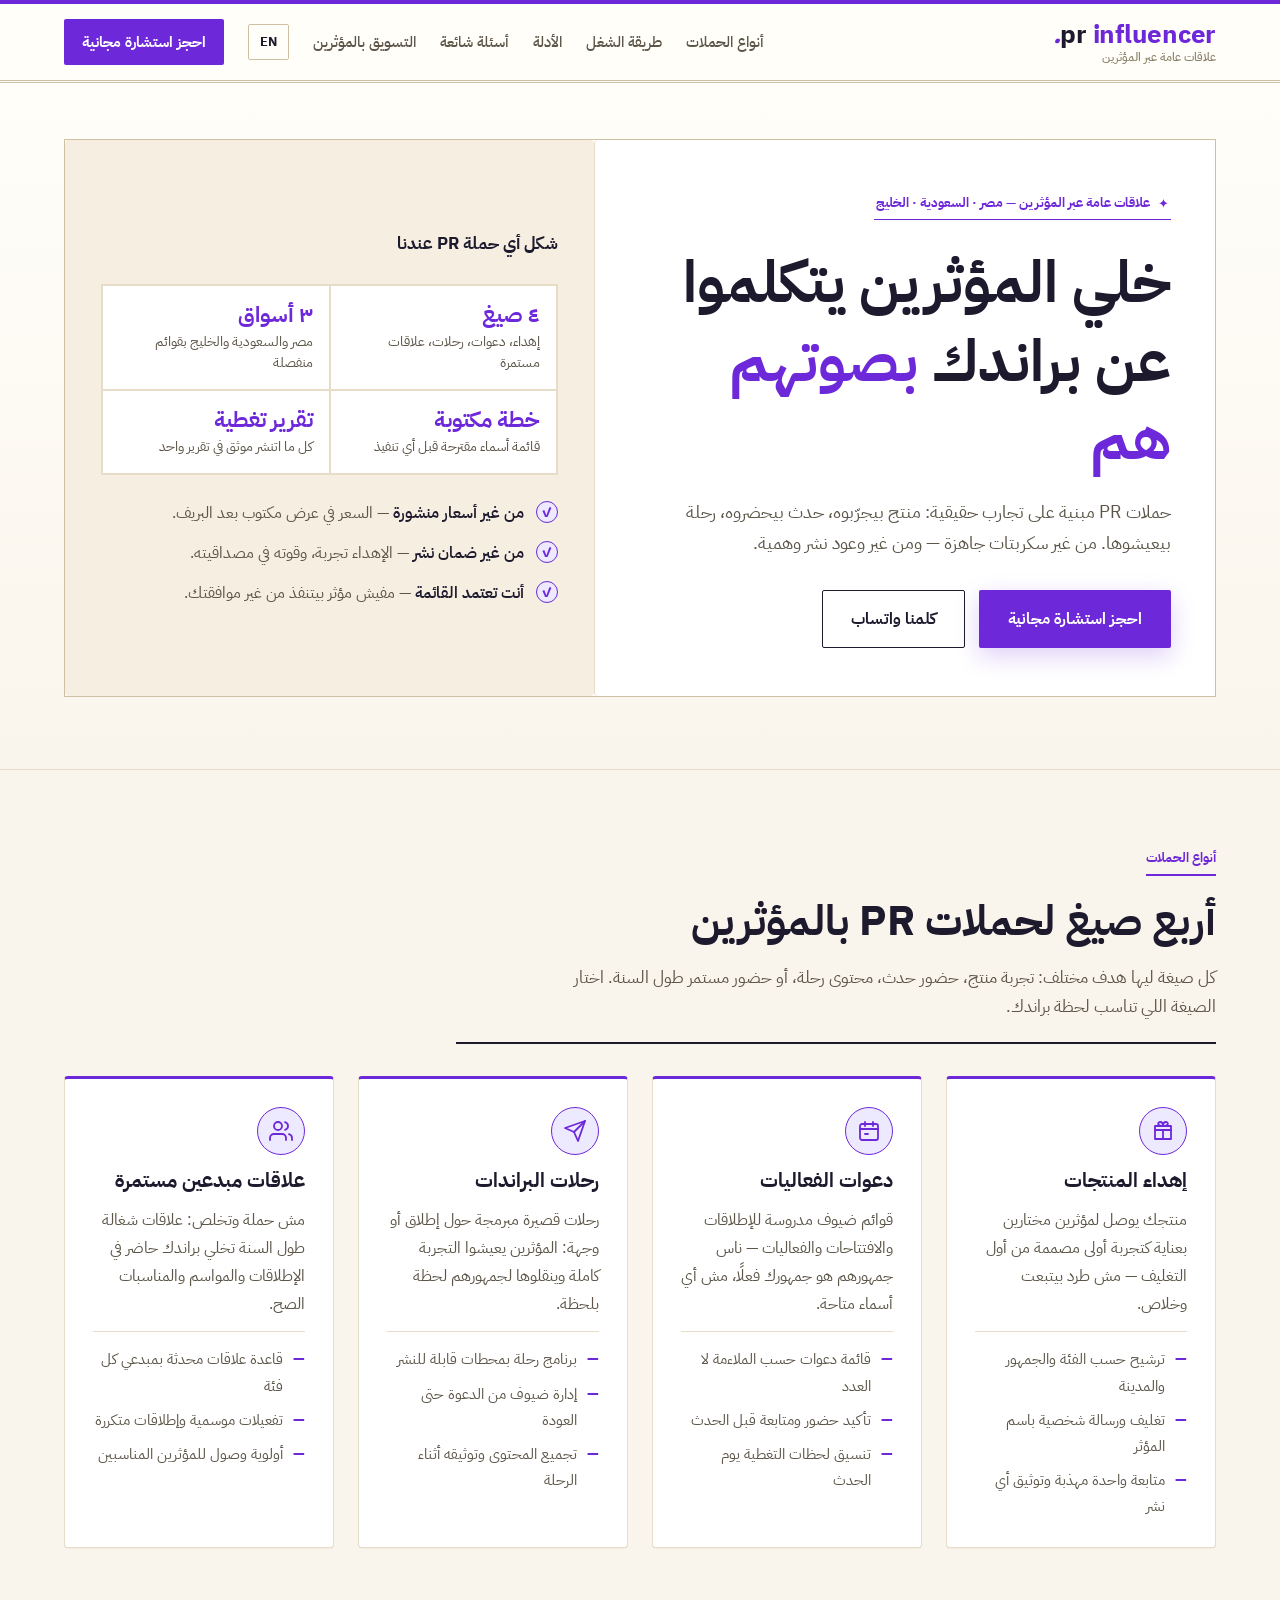
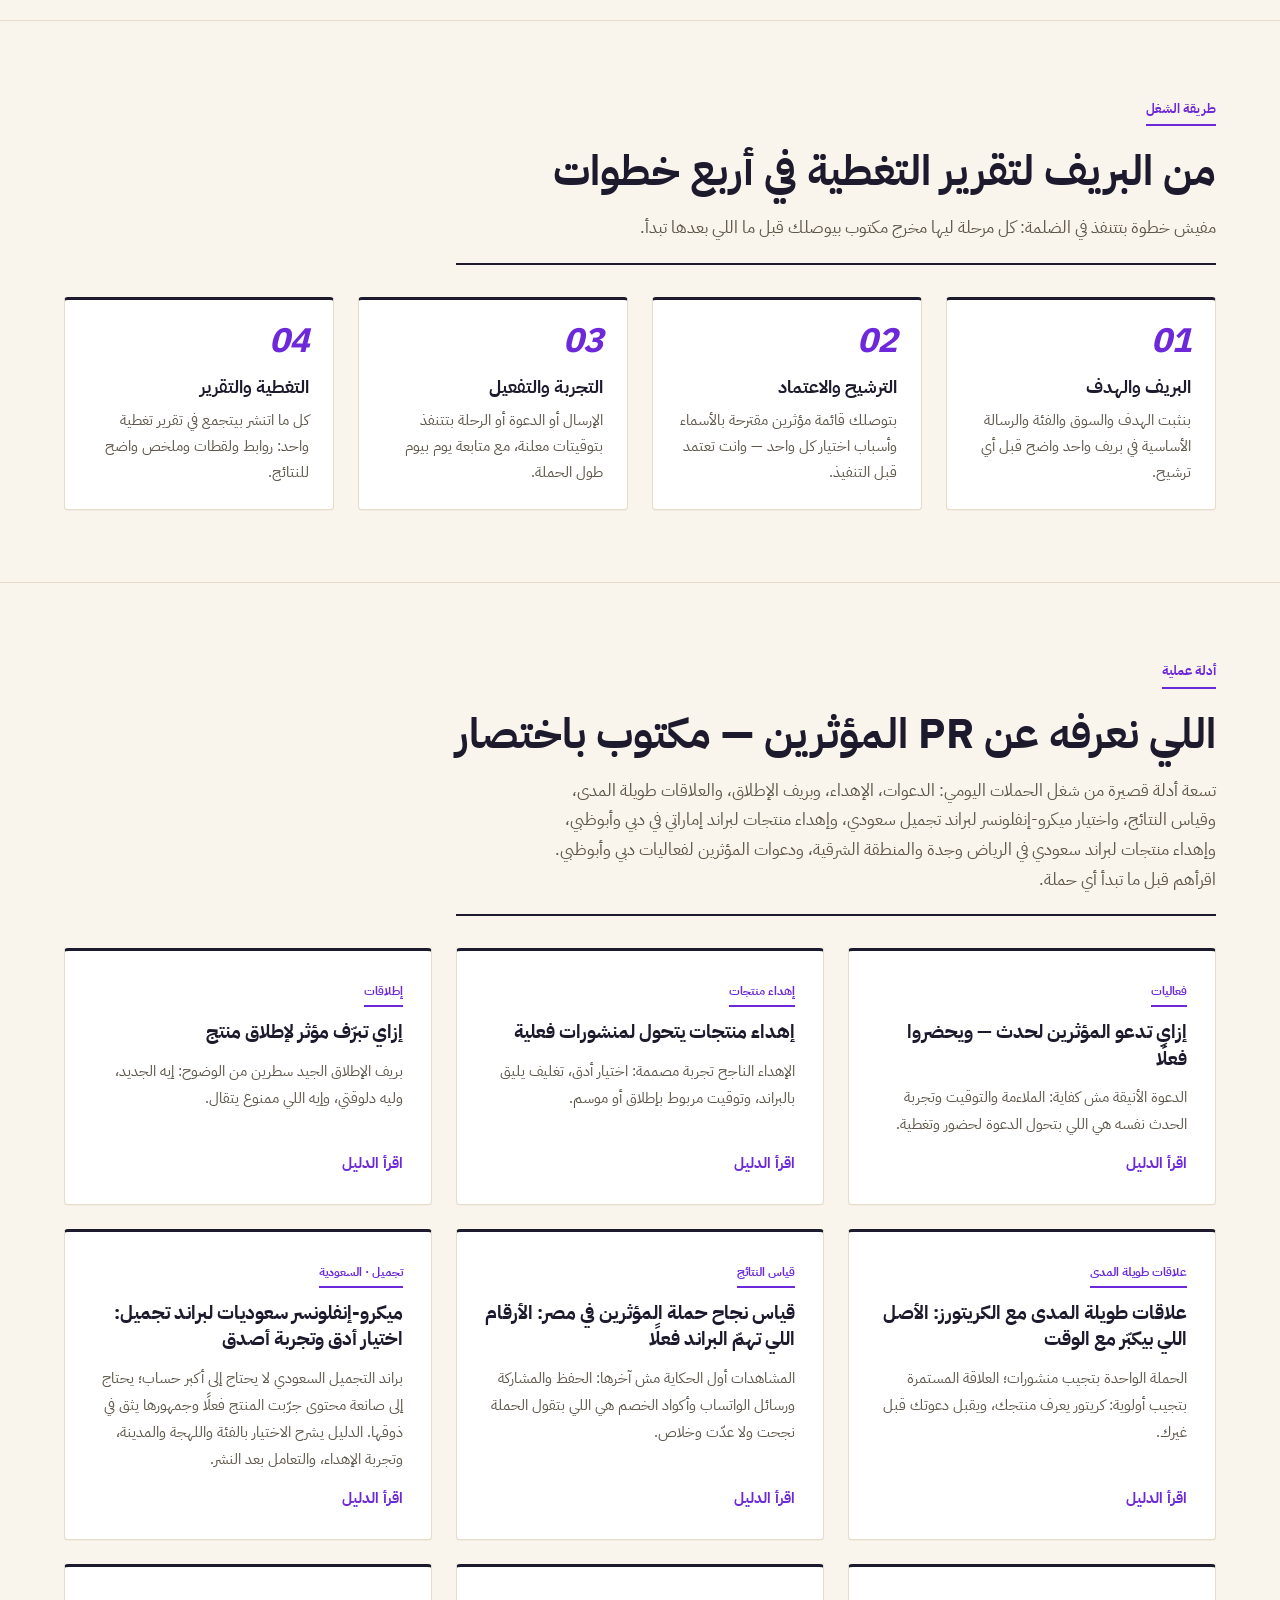
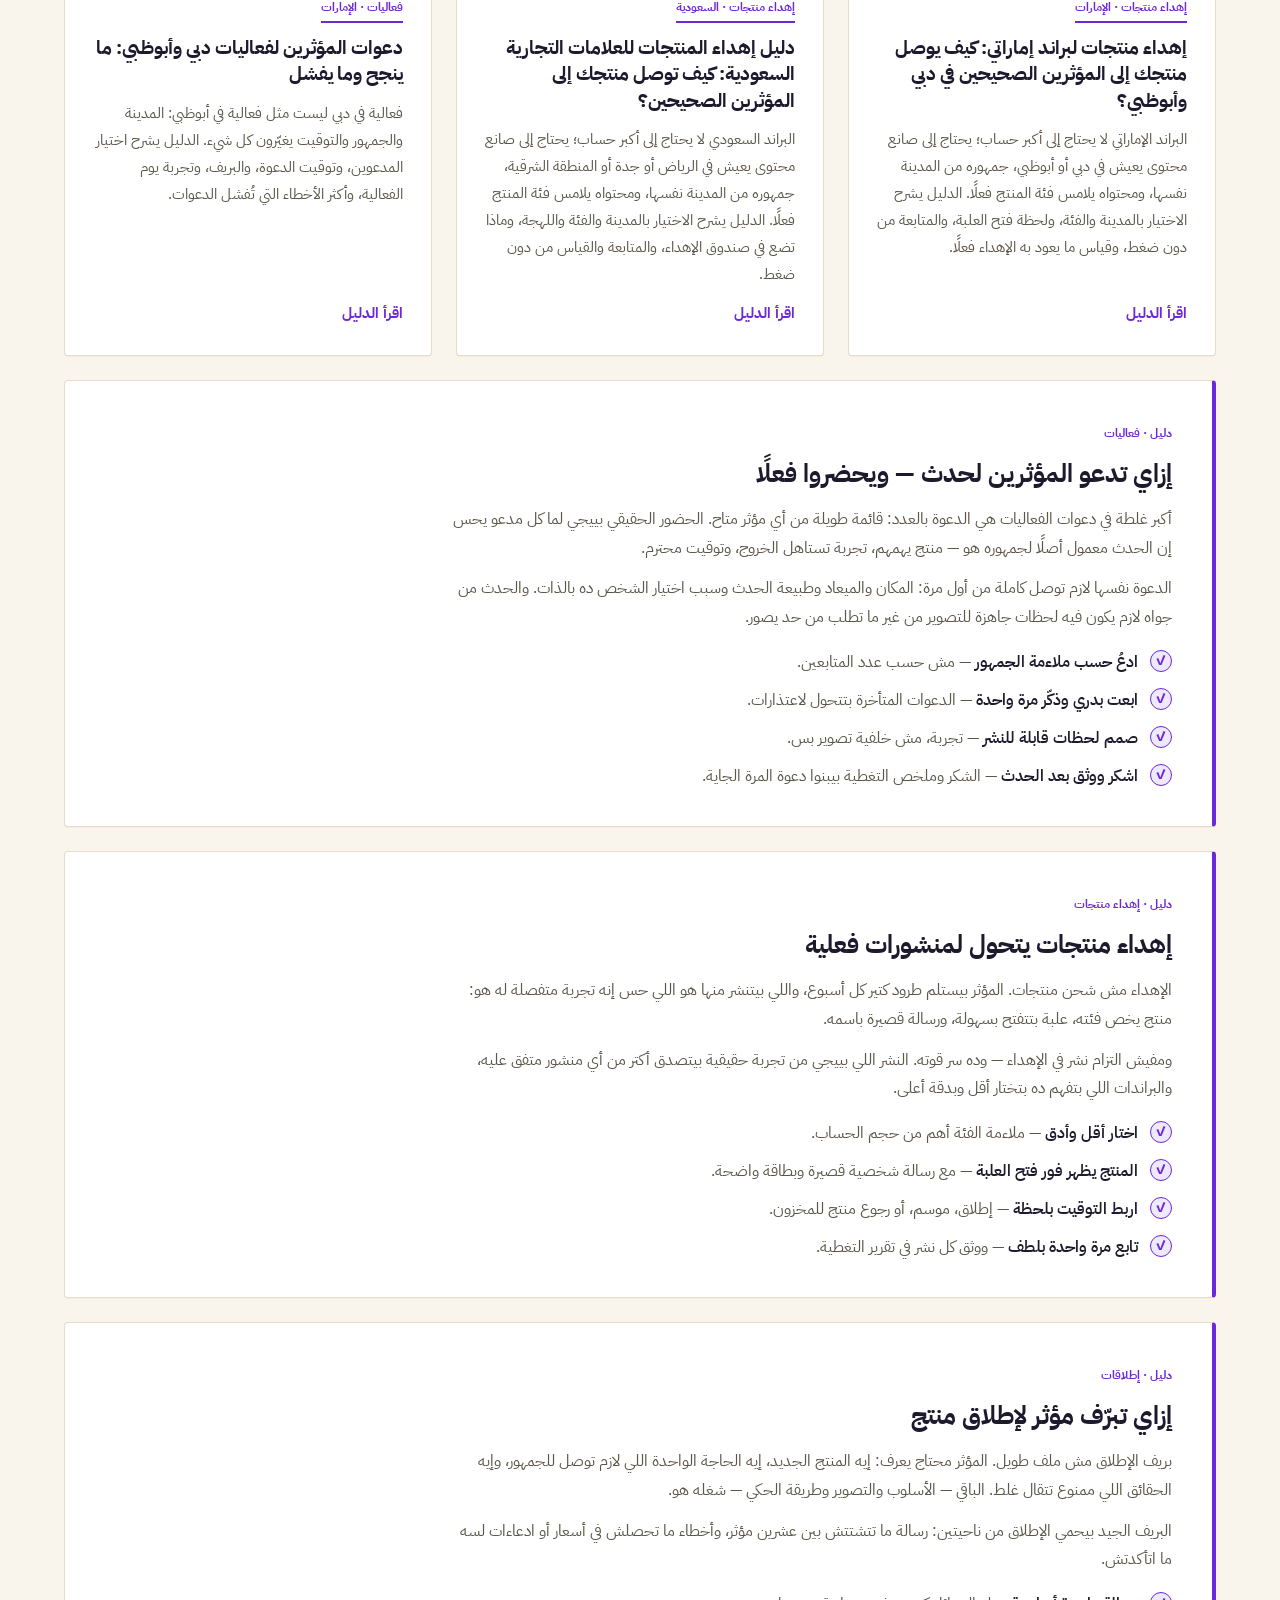
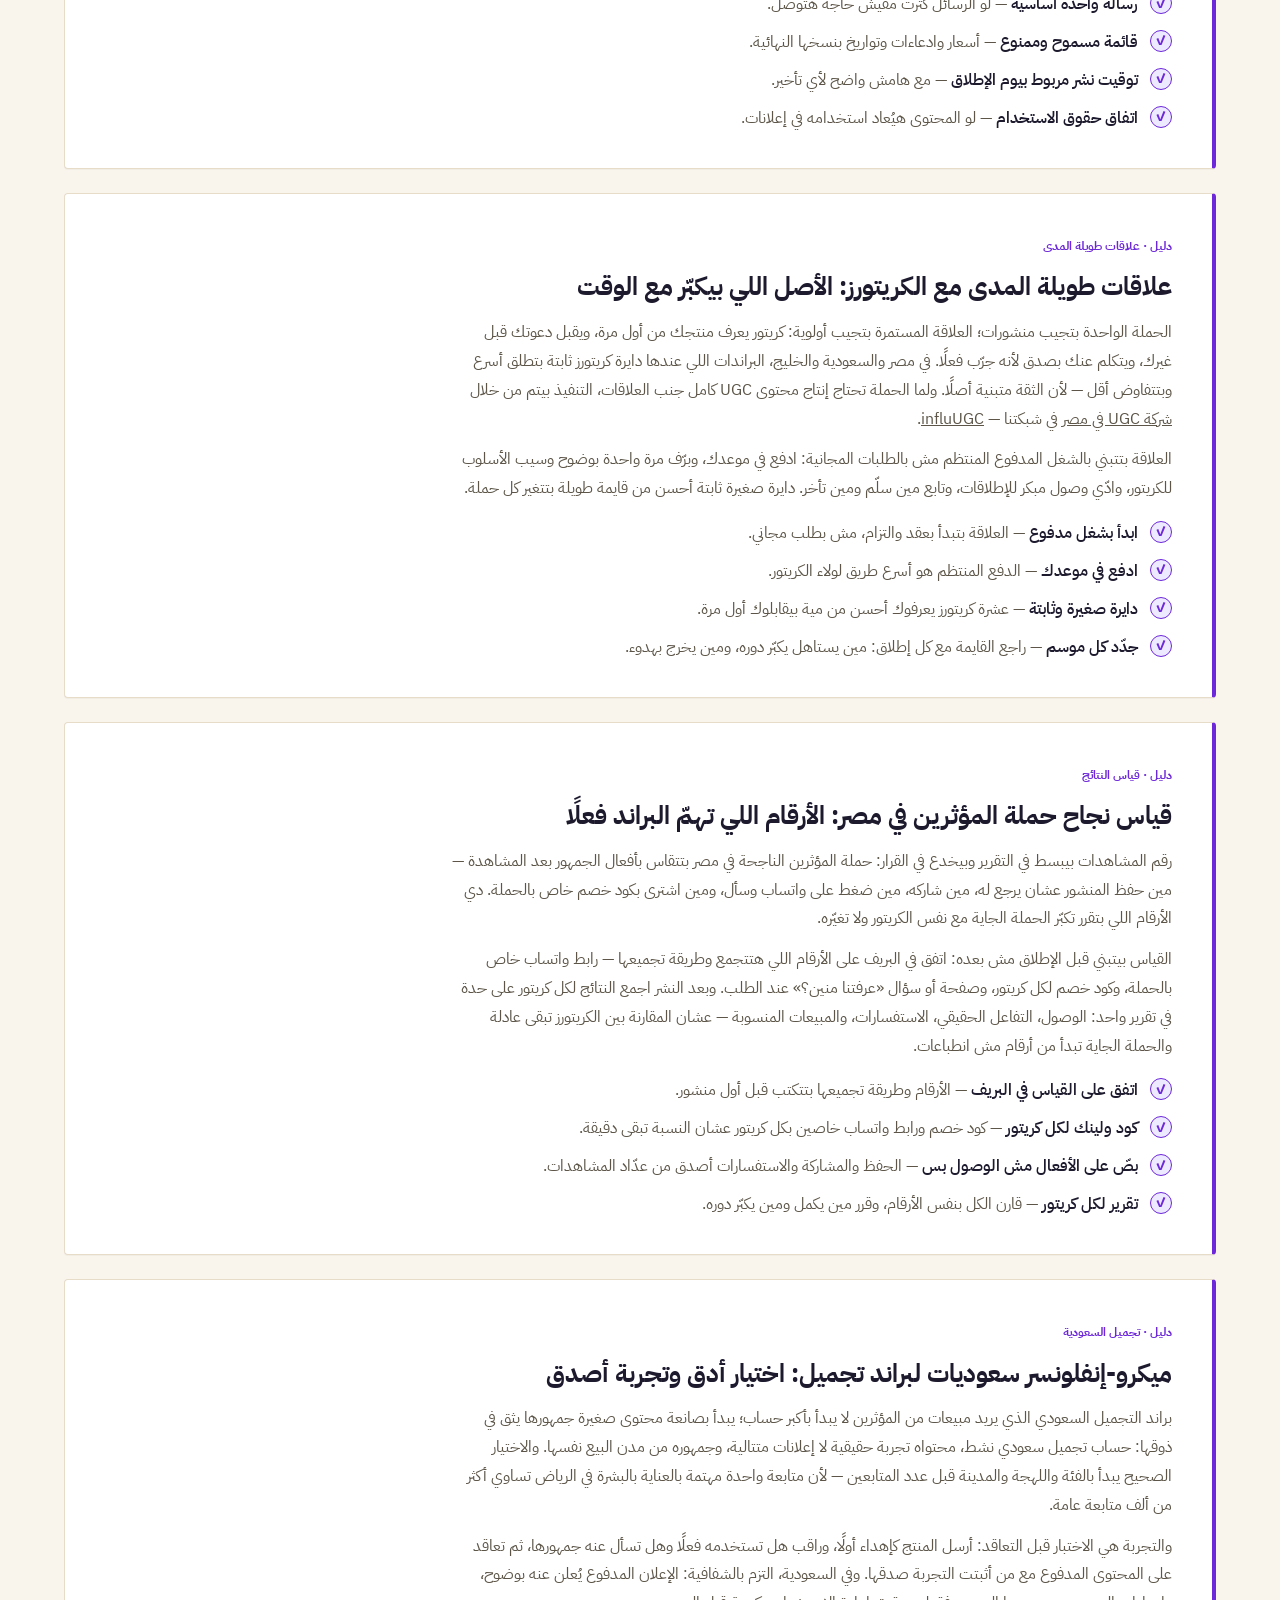
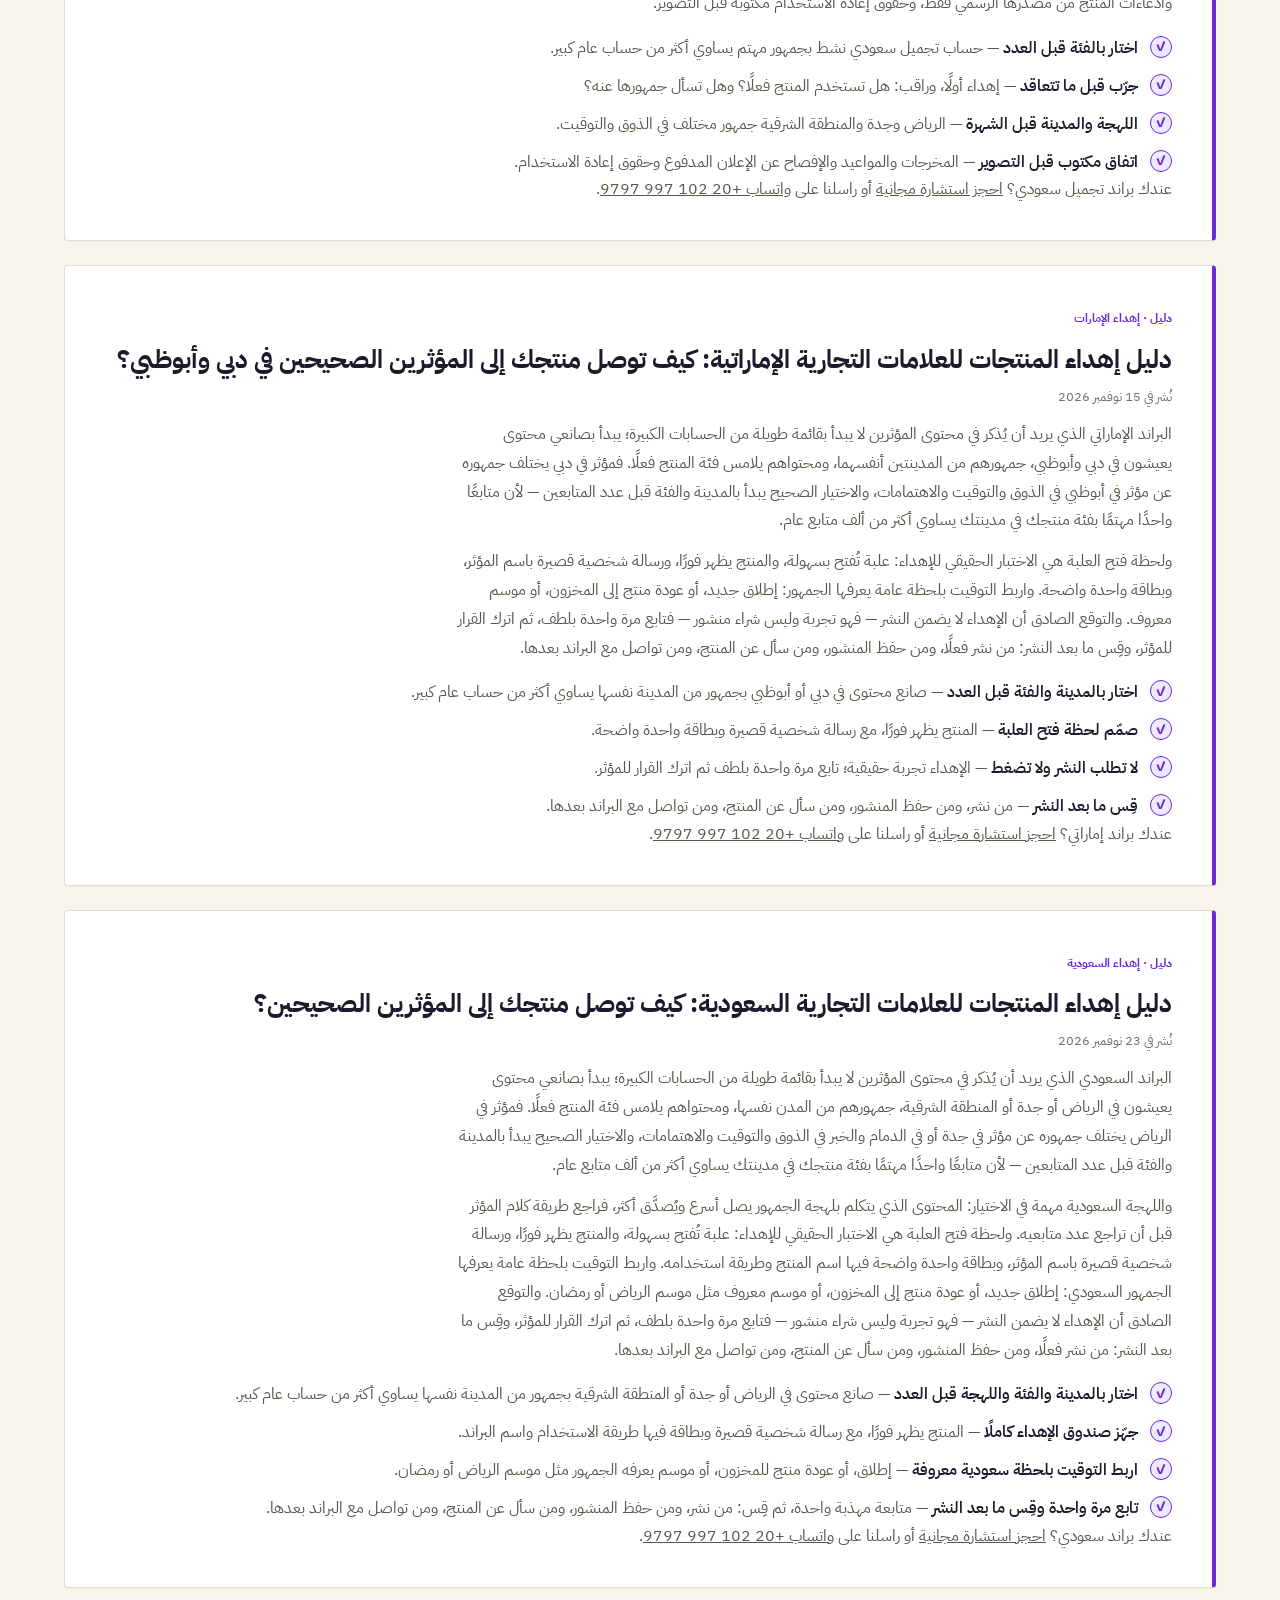
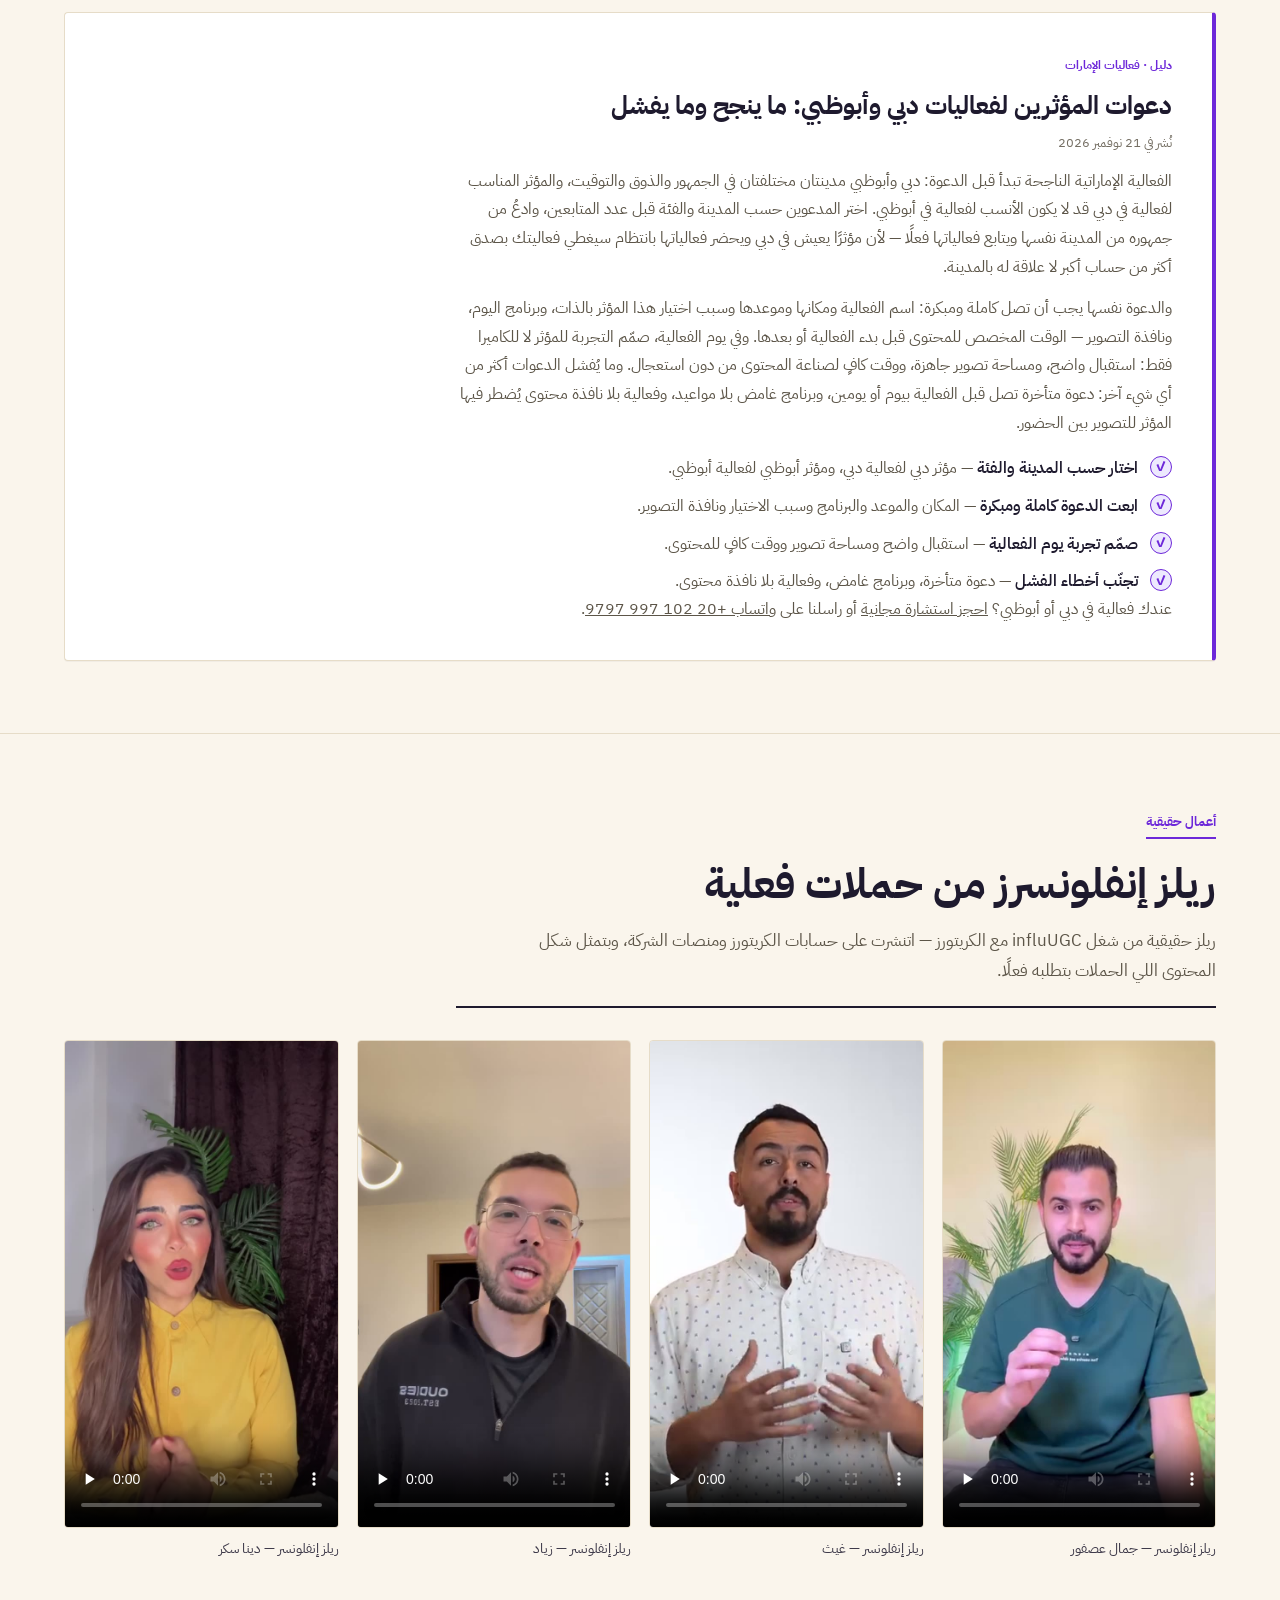
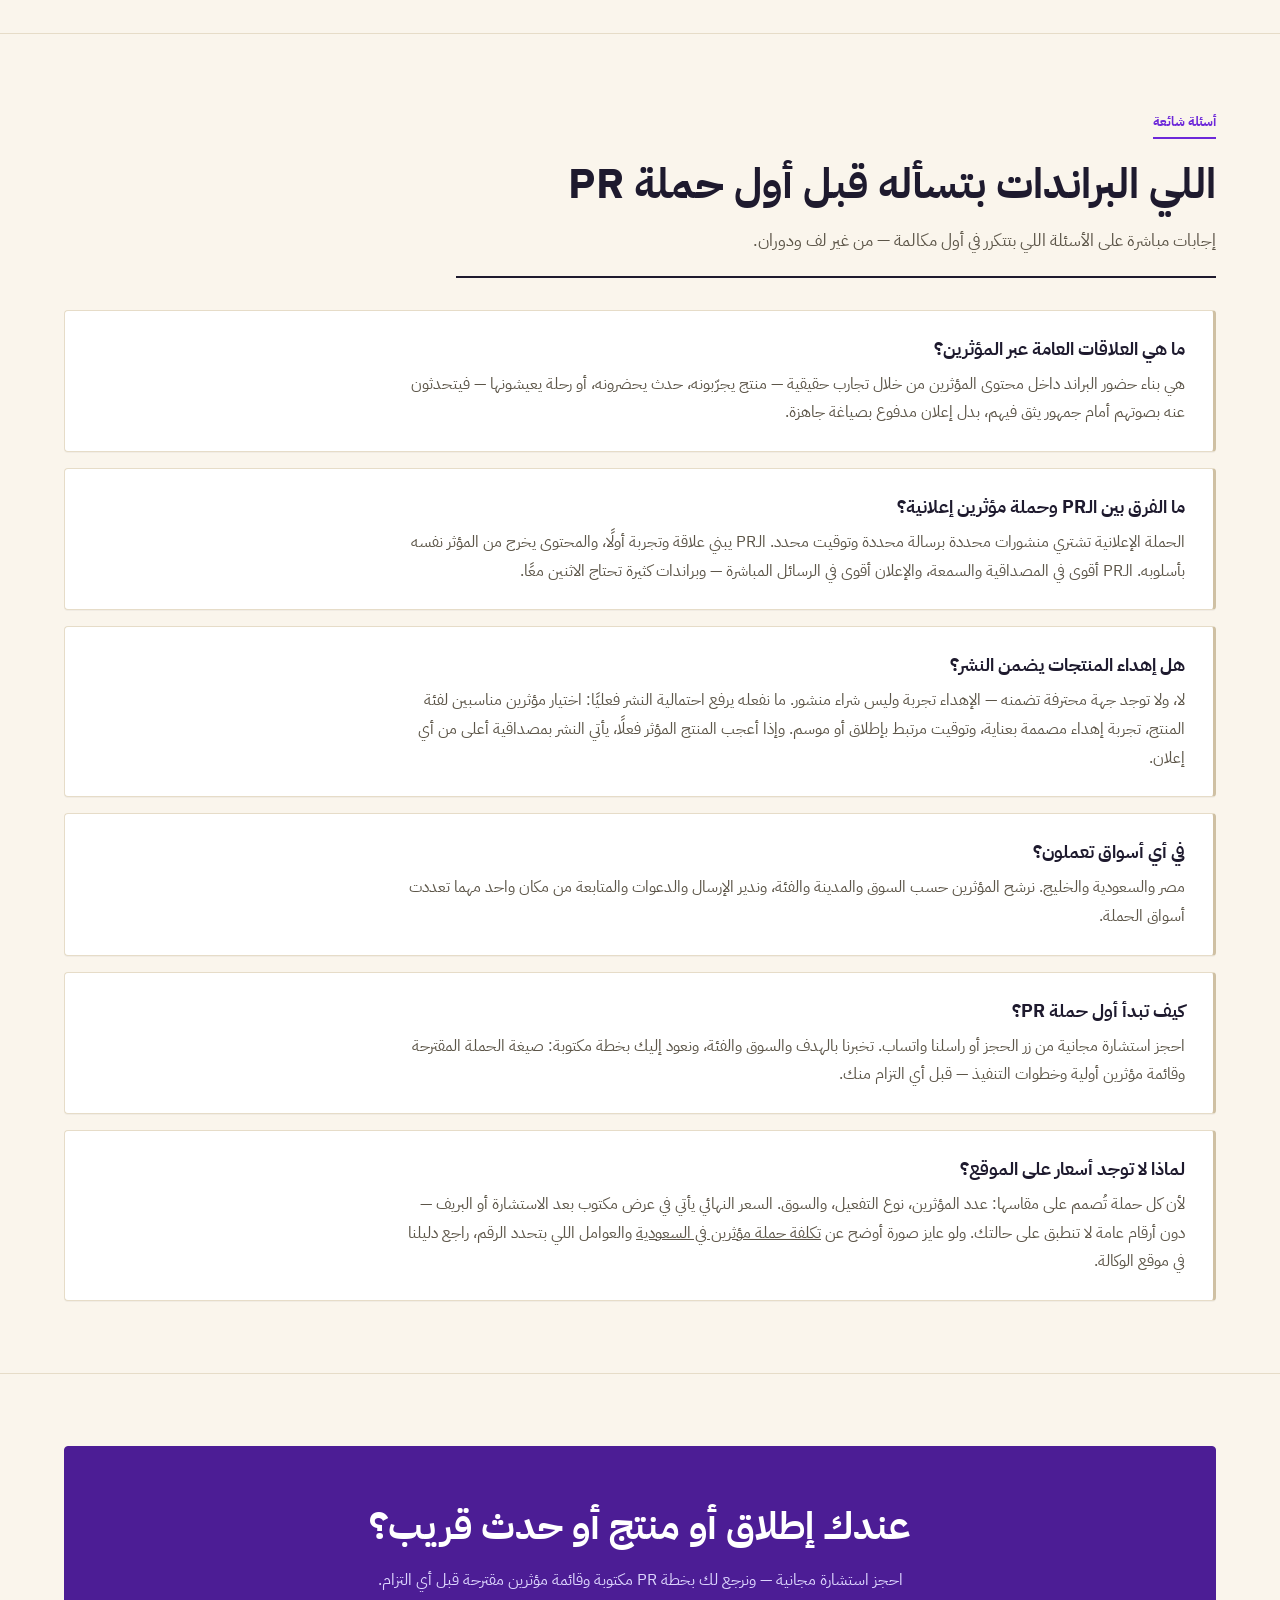
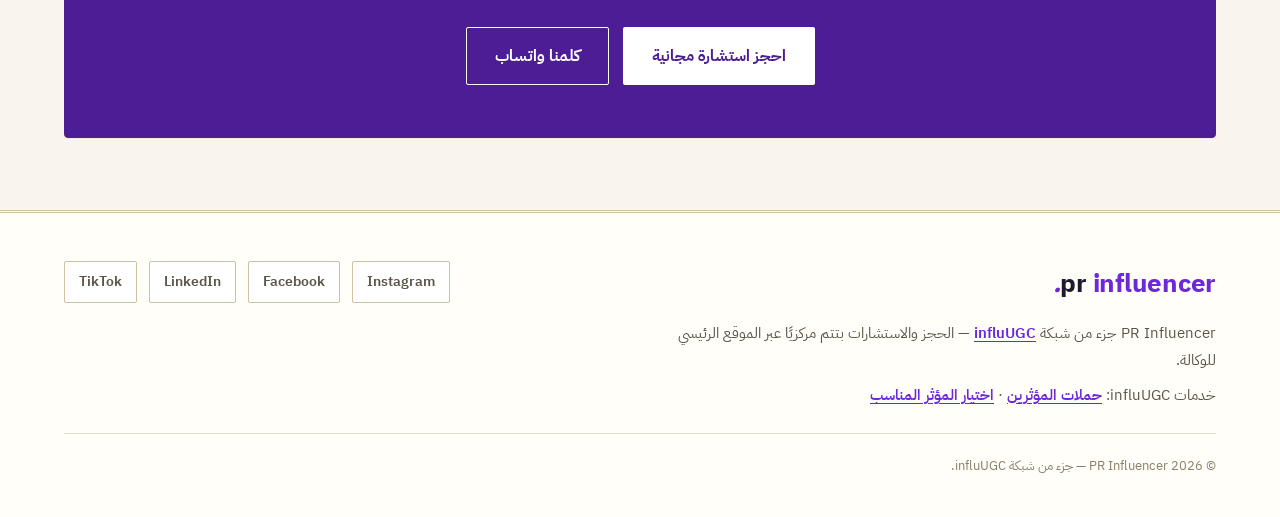
==== commit d5299f67: "GEO asset: Product Seeding guide for Saudi brands + sitemap/llms — 2026-11-23" ====
--- a/index.html
+++ b/index.html
@@ -14,9 +14,11 @@
 <meta property="og:title" content="PR Influencer — علاقات عامة عبر المؤثرين في مصر والسعودية">
 <meta property="og:description" content="إهداء منتجات، دعوات فعاليات، رحلات براندات وعلاقات مبدعين — حملات PR بالمؤثرين مصممة على مقاس براندك.">
 <meta property="og:url" content="https://prinfluencer.net/">
+<meta property="og:image" content="https://prinfluencer.net/media/gamal-asfour.jpg">
 <meta name="twitter:card" content="summary">
 <meta name="twitter:title" content="PR Influencer — Influencer PR in Egypt & Saudi Arabia">
 <meta name="twitter:description" content="Product seeding, event invitations, brand trips and creator relations — influencer PR campaigns for brands in Egypt, Saudi Arabia and the Gulf.">
+<meta name="twitter:image" content="https://prinfluencer.net/media/gamal-asfour.jpg">
 <link rel="icon" type="image/svg+xml" href="/favicon.svg">
 <link rel="preconnect" href="https://fonts.googleapis.com">
 <link rel="preconnect" href="https://fonts.gstatic.com" crossorigin>
@@ -112,7 +114,7 @@
       <a href="#faq">أسئلة شائعة</a>
       <a href="https://www.influugc.com/ar/services/influencer-marketing">التسويق بالمؤثرين</a>
       <a class="lang-switch" href="/en.html" hreflang="en">EN</a>
-      <a class="nav-cta" href="https://www.influugc.com/book?utm_source=prinfluencer&utm_medium=satellite&utm_campaign=network">احجز استشارة مجانية</a>
+      <a class="nav-cta" href="https://www.influugc.com/book?utm_source=prinfluencer&amp;utm_medium=satellite&amp;utm_campaign=network">احجز استشارة مجانية</a>
     </nav>
   </div>
 </header>
@@ -127,7 +129,7 @@
         <h1>خلي المؤثرين يتكلموا عن براندك <em>بصوتهم هم</em></h1>
         <p class="hero-lead">حملات PR مبنية على تجارب حقيقية: منتج بيجرّبوه، حدث بيحضروه، رحلة بيعيشوها. من غير سكربتات جاهزة — ومن غير وعود نشر وهمية.</p>
         <div class="cta-row">
-          <a class="btn btn-lime" href="https://www.influugc.com/book?utm_source=prinfluencer&utm_medium=satellite&utm_campaign=network">احجز استشارة مجانية</a>
+          <a class="btn btn-lime" href="https://www.influugc.com/book?utm_source=prinfluencer&amp;utm_medium=satellite&amp;utm_campaign=network">احجز استشارة مجانية</a>
           <a class="btn btn-ghost" href="https://wa.me/201029979797?utm_source=prinfluencer&utm_medium=satellite&utm_campaign=network">كلمنا واتساب</a>
         </div>
       </div>
@@ -241,7 +243,7 @@
     <div class="sec-head">
       <span class="eyebrow">أدلة عملية</span>
       <h2>اللي نعرفه عن PR المؤثرين — مكتوب باختصار</h2>
-      <p class="lead">ثمانية أدلة قصيرة من شغل الحملات اليومي: الدعوات، الإهداء، وبريف الإطلاق، والعلاقات طويلة المدى، وقياس النتائج، واختيار ميكرو-إنفلونسر لبراند تجميل سعودي، وإهداء منتجات لبراند إماراتي في دبي وأبوظبي، ودعوات المؤثرين لفعاليات دبي وأبوظبي. اقرأهم قبل ما تبدأ أي حملة.</p>
+      <p class="lead">تسعة أدلة قصيرة من شغل الحملات اليومي: الدعوات، الإهداء، وبريف الإطلاق، والعلاقات طويلة المدى، وقياس النتائج، واختيار ميكرو-إنفلونسر لبراند تجميل سعودي، وإهداء منتجات لبراند إماراتي في دبي وأبوظبي، وإهداء منتجات لبراند سعودي في الرياض وجدة والمنطقة الشرقية، ودعوات المؤثرين لفعاليات دبي وأبوظبي. اقرأهم قبل ما تبدأ أي حملة.</p>
     </div>
     <div class="guide-cards">
       <a class="g-card panel" href="#guide-events">
@@ -286,6 +288,12 @@
         <p>البراند الإماراتي لا يحتاج إلى أكبر حساب؛ يحتاج إلى صانع محتوى يعيش في دبي أو أبوظبي، جمهوره من المدينة نفسها، ومحتواه يلامس فئة المنتج فعلًا. الدليل يشرح الاختيار بالمدينة والفئة، ولحظة فتح العلبة، والمتابعة من دون ضغط، وقياس ما يعود به الإهداء فعلًا.</p>
         <span class="read">اقرأ الدليل</span>
       </a>
+      <a class="g-card panel" href="#guide-seeding-saudi">
+        <span class="cat">إهداء منتجات · السعودية</span>
+        <h3>دليل إهداء المنتجات للعلامات التجارية السعودية: كيف توصل منتجك إلى المؤثرين الصحيحين؟</h3>
+        <p>البراند السعودي لا يحتاج إلى أكبر حساب؛ يحتاج إلى صانع محتوى يعيش في الرياض أو جدة أو المنطقة الشرقية، جمهوره من المدينة نفسها، ومحتواه يلامس فئة المنتج فعلًا. الدليل يشرح الاختيار بالمدينة والفئة واللهجة، وماذا تضع في صندوق الإهداء، والمتابعة والقياس من دون ضغط.</p>
+        <span class="read">اقرأ الدليل</span>
+      </a>
       <a class="g-card panel" href="#guide-invite-dubai-events">
         <span class="cat">فعاليات · الإمارات</span>
         <h3>دعوات المؤثرين لفعاليات دبي وأبوظبي: ما ينجح وما يفشل</h3>
@@ -368,7 +376,7 @@
         <li><span class="tick">✓</span><span><b>اللهجة والمدينة قبل الشهرة</b> — الرياض وجدة والمنطقة الشرقية جمهور مختلف في الذوق والتوقيت.</span></li>
         <li><span class="tick">✓</span><span><b>اتفاق مكتوب قبل التصوير</b> — المخرجات والمواعيد والإفصاح عن الإعلان المدفوع وحقوق إعادة الاستخدام.</span></li>
       </ul>
-      <p>عندك براند تجميل سعودي؟ <a href="https://www.influugc.com/book?utm_source=prinfluencer&utm_medium=satellite&utm_campaign=network">احجز استشارة مجانية</a> أو راسلنا على <a href="https://wa.me/201029979797?utm_source=prinfluencer&utm_medium=satellite&utm_campaign=network">واتساب +20 102 997 9797</a>.</p>
+      <p>عندك براند تجميل سعودي؟ <a href="https://www.influugc.com/book?utm_source=prinfluencer&amp;utm_medium=satellite&amp;utm_campaign=network">احجز استشارة مجانية</a> أو راسلنا على <a href="https://wa.me/201029979797?utm_source=prinfluencer&utm_medium=satellite&utm_campaign=network">واتساب +20 102 997 9797</a>.</p>
     </article>
     <article class="guide-panel panel" id="guide-seeding-uae">
       <span class="cat">دليل · إهداء الإمارات</span>
@@ -382,7 +390,21 @@
         <li><span class="tick">✓</span><span><b>لا تطلب النشر ولا تضغط</b> — الإهداء تجربة حقيقية؛ تابع مرة واحدة بلطف ثم اترك القرار للمؤثر.</span></li>
         <li><span class="tick">✓</span><span><b>قِس ما بعد النشر</b> — من نشر، ومن حفظ المنشور، ومن سأل عن المنتج، ومن تواصل مع البراند بعدها.</span></li>
       </ul>
-      <p>عندك براند إماراتي؟ <a href="https://www.influugc.com/book?utm_source=prinfluencer&utm_medium=satellite&utm_campaign=network">احجز استشارة مجانية</a> أو راسلنا على <a href="https://wa.me/201029979797?utm_source=prinfluencer&utm_medium=satellite&utm_campaign=network">واتساب +20 102 997 9797</a>.</p>
+      <p>عندك براند إماراتي؟ <a href="https://www.influugc.com/book?utm_source=prinfluencer&amp;utm_medium=satellite&amp;utm_campaign=network">احجز استشارة مجانية</a> أو راسلنا على <a href="https://wa.me/201029979797?utm_source=prinfluencer&utm_medium=satellite&utm_campaign=network">واتساب +20 102 997 9797</a>.</p>
+    </article>
+    <article class="guide-panel panel" id="guide-seeding-saudi">
+      <span class="cat">دليل · إهداء السعودية</span>
+      <h3>دليل إهداء المنتجات للعلامات التجارية السعودية: كيف توصل منتجك إلى المؤثرين الصحيحين؟</h3>
+      <p class="guide-date">نُشر في 23 نوفمبر 2026</p>
+      <p>البراند السعودي الذي يريد أن يُذكر في محتوى المؤثرين لا يبدأ بقائمة طويلة من الحسابات الكبيرة؛ يبدأ بصانعي محتوى يعيشون في الرياض أو جدة أو المنطقة الشرقية، جمهورهم من المدن نفسها، ومحتواهم يلامس فئة المنتج فعلًا. فمؤثر في الرياض يختلف جمهوره عن مؤثر في جدة أو في الدمام والخبر في الذوق والتوقيت والاهتمامات، والاختيار الصحيح يبدأ بالمدينة والفئة قبل عدد المتابعين — لأن متابعًا واحدًا مهتمًا بفئة منتجك في مدينتك يساوي أكثر من ألف متابع عام.</p>
+      <p>واللهجة السعودية مهمة في الاختيار: المحتوى الذي يتكلم بلهجة الجمهور يصل أسرع ويُصدَّق أكثر، فراجع طريقة كلام المؤثر قبل أن تراجع عدد متابعيه. ولحظة فتح العلبة هي الاختبار الحقيقي للإهداء: علبة تُفتح بسهولة، والمنتج يظهر فورًا، ورسالة شخصية قصيرة باسم المؤثر، وبطاقة واحدة واضحة فيها اسم المنتج وطريقة استخدامه. واربط التوقيت بلحظة عامة يعرفها الجمهور السعودي: إطلاق جديد، أو عودة منتج إلى المخزون، أو موسم معروف مثل موسم الرياض أو رمضان. والتوقع الصادق أن الإهداء لا يضمن النشر — فهو تجربة وليس شراء منشور — فتابع مرة واحدة بلطف، ثم اترك القرار للمؤثر، وقِس ما بعد النشر: من نشر فعلًا، ومن حفظ المنشور، ومن سأل عن المنتج، ومن تواصل مع البراند بعدها.</p>
+      <ul>
+        <li><span class="tick">✓</span><span><b>اختار بالمدينة والفئة واللهجة قبل العدد</b> — صانع محتوى في الرياض أو جدة أو المنطقة الشرقية بجمهور من المدينة نفسها يساوي أكثر من حساب عام كبير.</span></li>
+        <li><span class="tick">✓</span><span><b>جهّز صندوق الإهداء كاملًا</b> — المنتج يظهر فورًا، مع رسالة شخصية قصيرة وبطاقة فيها طريقة الاستخدام واسم البراند.</span></li>
+        <li><span class="tick">✓</span><span><b>اربط التوقيت بلحظة سعودية معروفة</b> — إطلاق، أو عودة منتج للمخزون، أو موسم يعرفه الجمهور مثل موسم الرياض أو رمضان.</span></li>
+        <li><span class="tick">✓</span><span><b>تابع مرة واحدة وقِس ما بعد النشر</b> — متابعة مهذبة واحدة، ثم قِس: من نشر، ومن حفظ المنشور، ومن سأل عن المنتج، ومن تواصل مع البراند بعدها.</span></li>
+      </ul>
+      <p>عندك براند سعودي؟ <a href="https://www.influugc.com/book?utm_source=prinfluencer&amp;utm_medium=satellite&amp;utm_campaign=network">احجز استشارة مجانية</a> أو راسلنا على <a href="https://wa.me/201029979797?utm_source=prinfluencer&utm_medium=satellite&utm_campaign=network">واتساب +20 102 997 9797</a>.</p>
     </article>
     <article class="guide-panel panel" id="guide-invite-dubai-events">
       <span class="cat">دليل · فعاليات الإمارات</span>
@@ -396,7 +418,7 @@
         <li><span class="tick">✓</span><span><b>صمّم تجربة يوم الفعالية</b> — استقبال واضح ومساحة تصوير ووقت كافٍ للمحتوى.</span></li>
         <li><span class="tick">✓</span><span><b>تجنّب أخطاء الفشل</b> — دعوة متأخرة، وبرنامج غامض، وفعالية بلا نافذة محتوى.</span></li>
       </ul>
-      <p>عندك فعالية في دبي أو أبوظبي؟ <a href="https://www.influugc.com/book?utm_source=prinfluencer&utm_medium=satellite&utm_campaign=network">احجز استشارة مجانية</a> أو راسلنا على <a href="https://wa.me/201029979797?utm_source=prinfluencer&utm_medium=satellite&utm_campaign=network">واتساب +20 102 997 9797</a>.</p>
+      <p>عندك فعالية في دبي أو أبوظبي؟ <a href="https://www.influugc.com/book?utm_source=prinfluencer&amp;utm_medium=satellite&amp;utm_campaign=network">احجز استشارة مجانية</a> أو راسلنا على <a href="https://wa.me/201029979797?utm_source=prinfluencer&utm_medium=satellite&utm_campaign=network">واتساب +20 102 997 9797</a>.</p>
     </article>
   </div>
 </section>
@@ -473,7 +495,7 @@
       <h2>عندك إطلاق أو منتج أو حدث قريب؟</h2>
       <p>احجز استشارة مجانية — ونرجع لك بخطة PR مكتوبة وقائمة مؤثرين مقترحة قبل أي التزام.</p>
       <div class="cta-row">
-        <a class="btn btn-lime" href="https://www.influugc.com/book?utm_source=prinfluencer&utm_medium=satellite&utm_campaign=network">احجز استشارة مجانية</a>
+        <a class="btn btn-lime" href="https://www.influugc.com/book?utm_source=prinfluencer&amp;utm_medium=satellite&amp;utm_campaign=network">احجز استشارة مجانية</a>
         <a class="btn btn-ghost" href="https://wa.me/201029979797?utm_source=prinfluencer&utm_medium=satellite&utm_campaign=network">كلمنا واتساب</a>
       </div>
     </div>
@@ -500,7 +522,7 @@
   </div>
 </footer>
 <nav class="mobile-bar">
-  <a class="mb-book" href="https://www.influugc.com/book?utm_source=prinfluencer&utm_medium=satellite&utm_campaign=network">احجز استشارة مجانية</a>
+  <a class="mb-book" href="https://www.influugc.com/book?utm_source=prinfluencer&amp;utm_medium=satellite&amp;utm_campaign=network">احجز استشارة مجانية</a>
   <a class="mb-wa" href="https://wa.me/201029979797?utm_source=prinfluencer&utm_medium=satellite&utm_campaign=network">واتساب</a>
 </nav>
 </body>
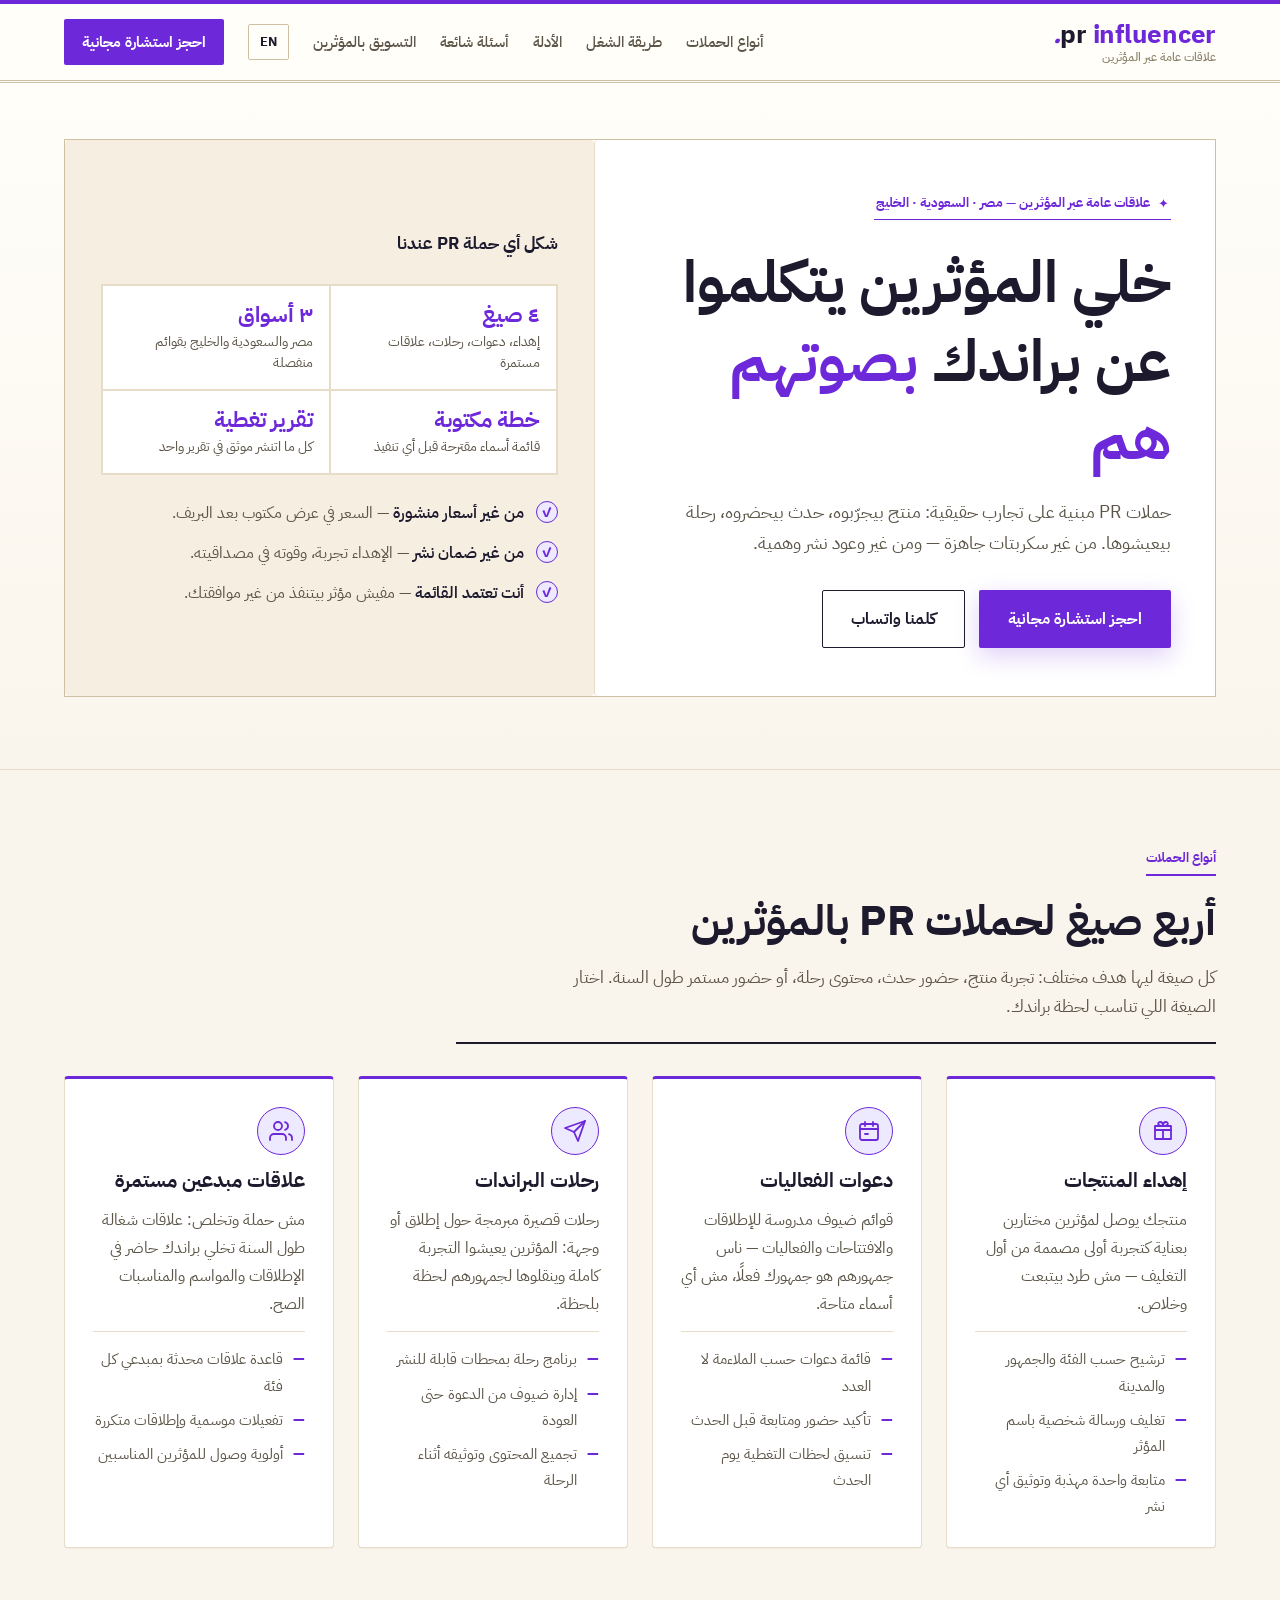
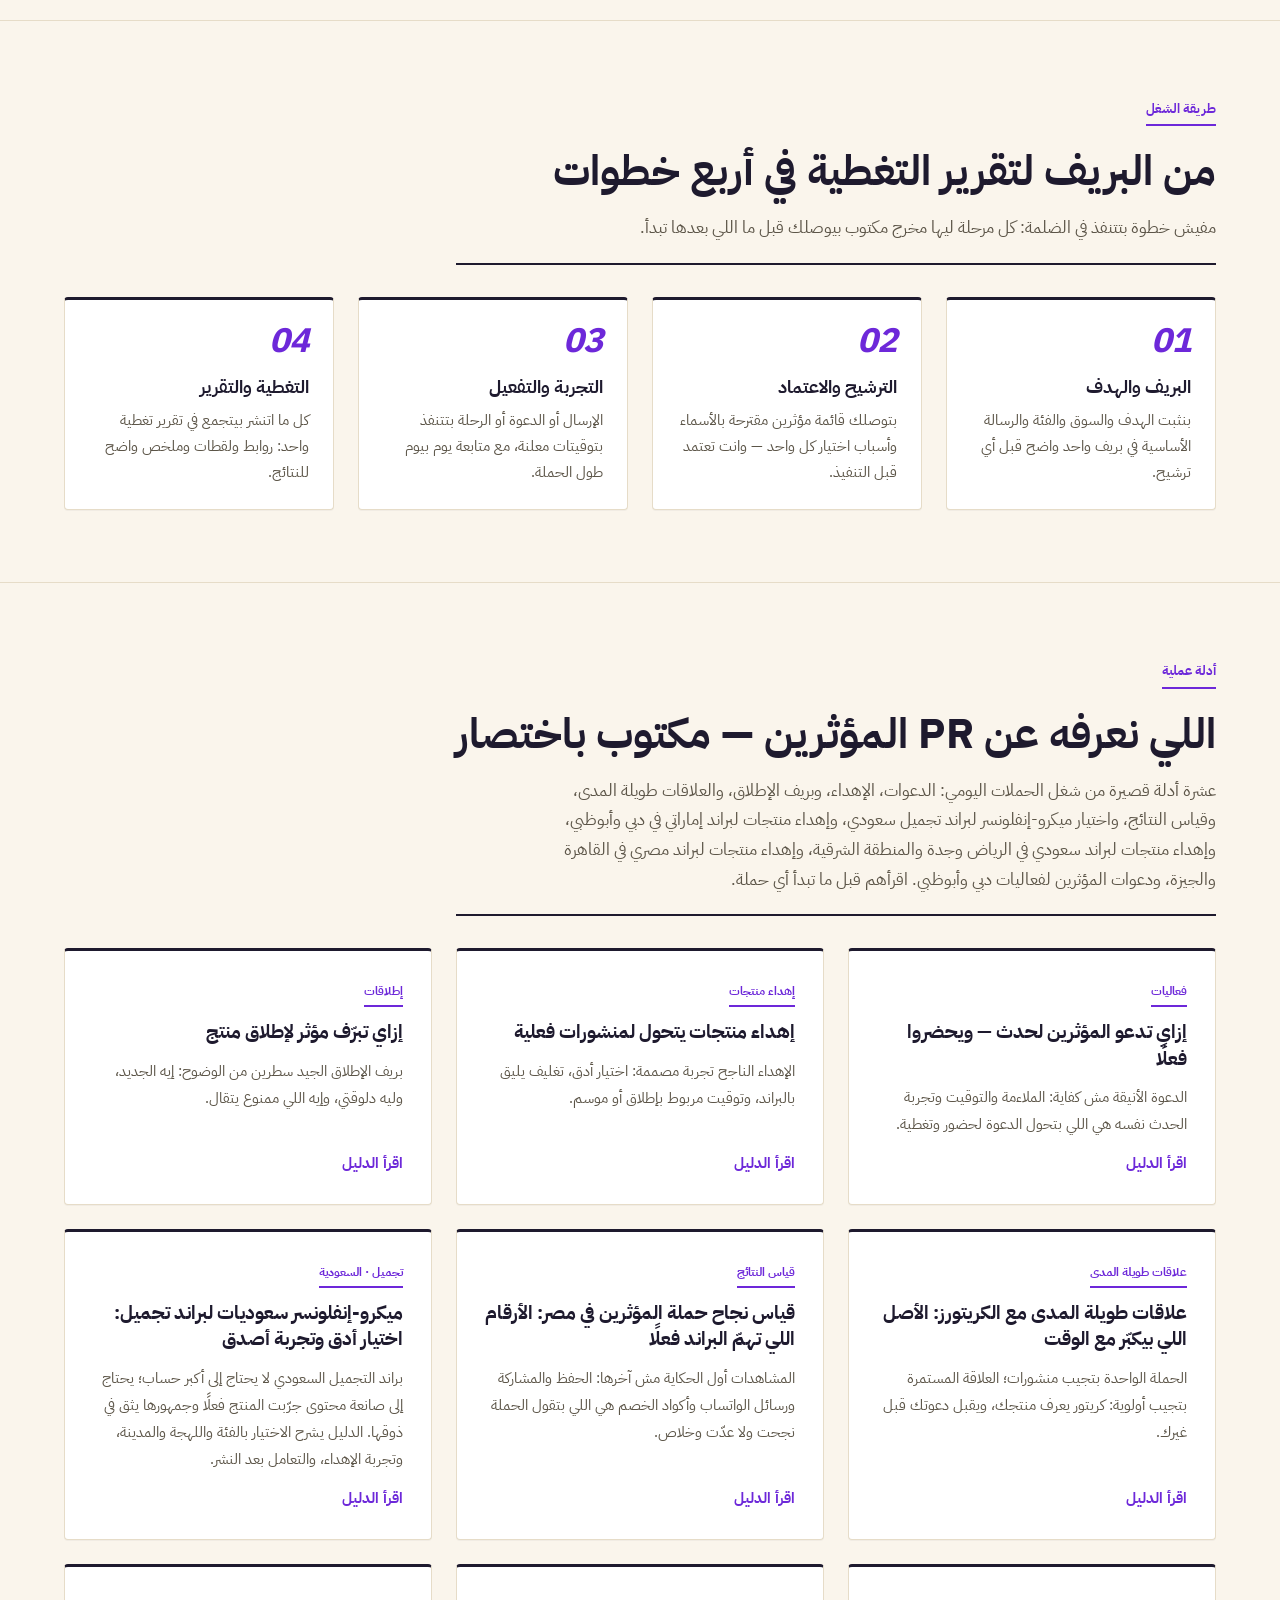
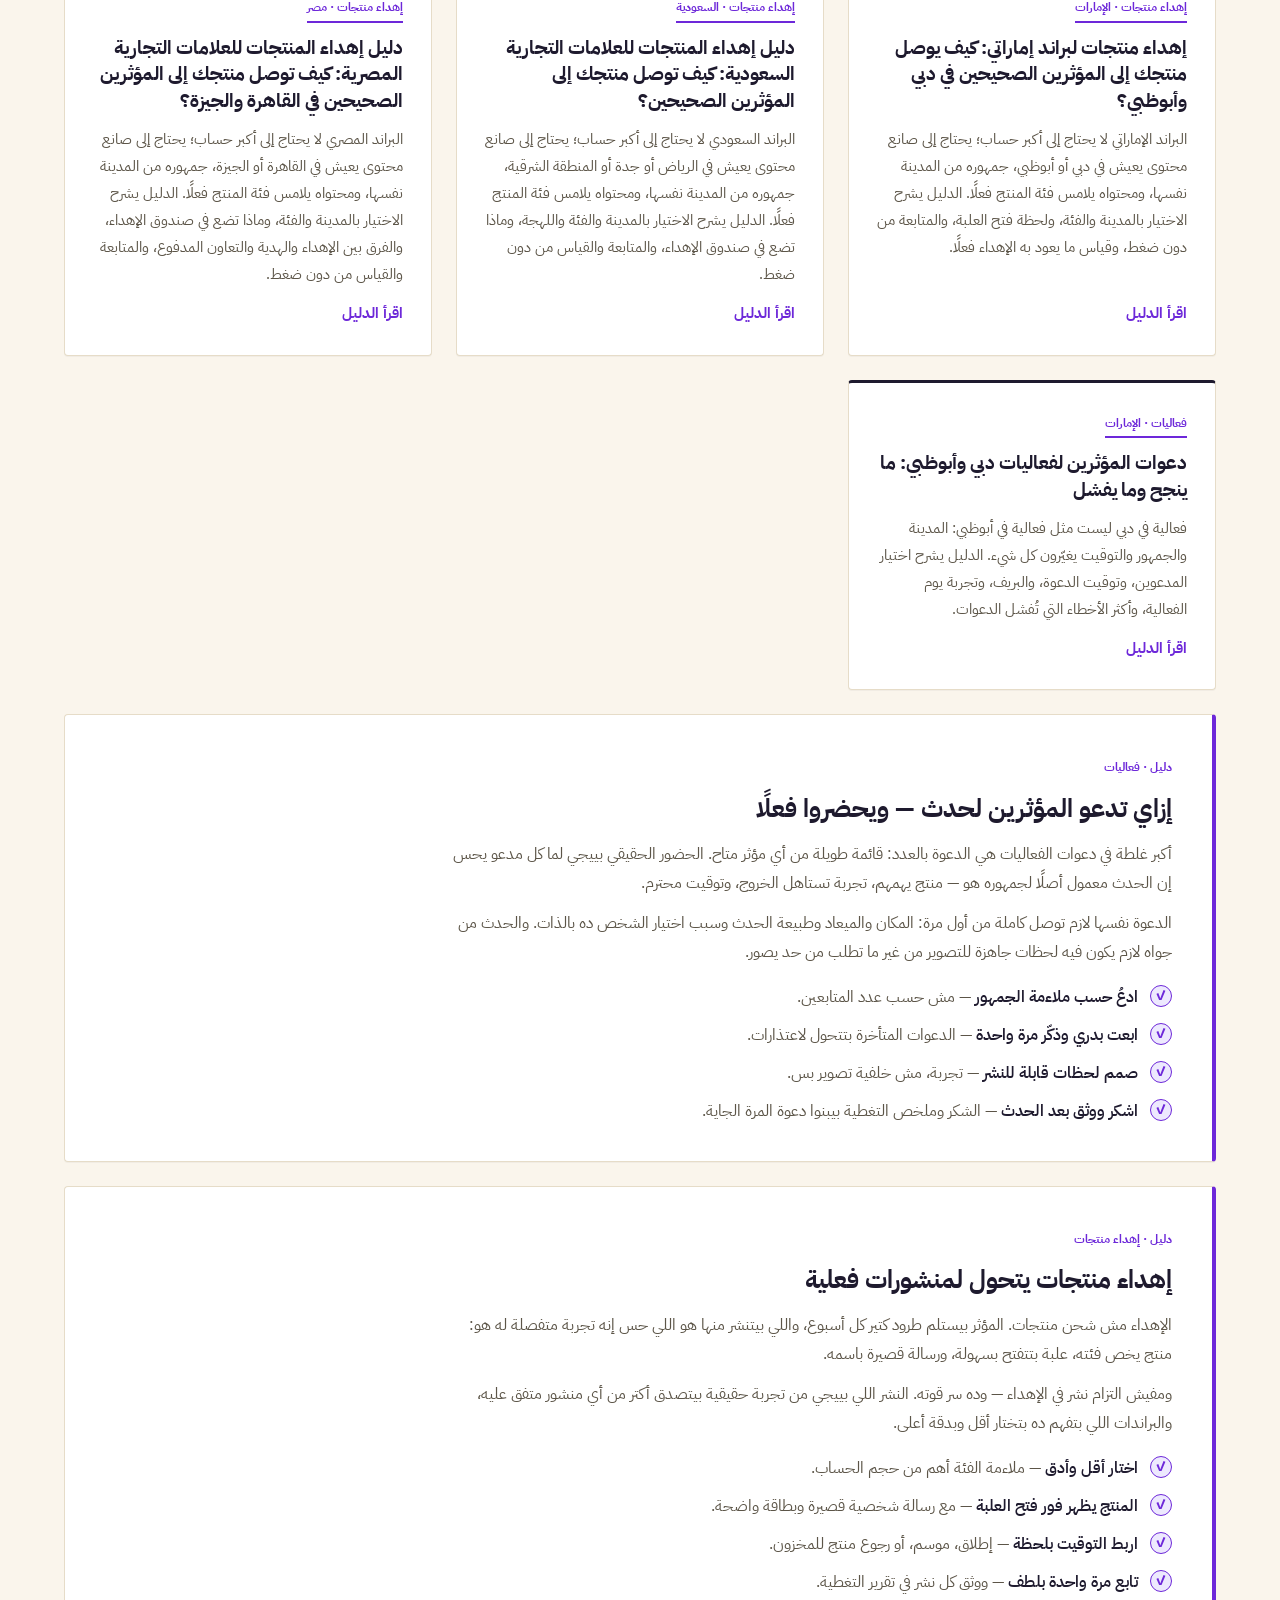
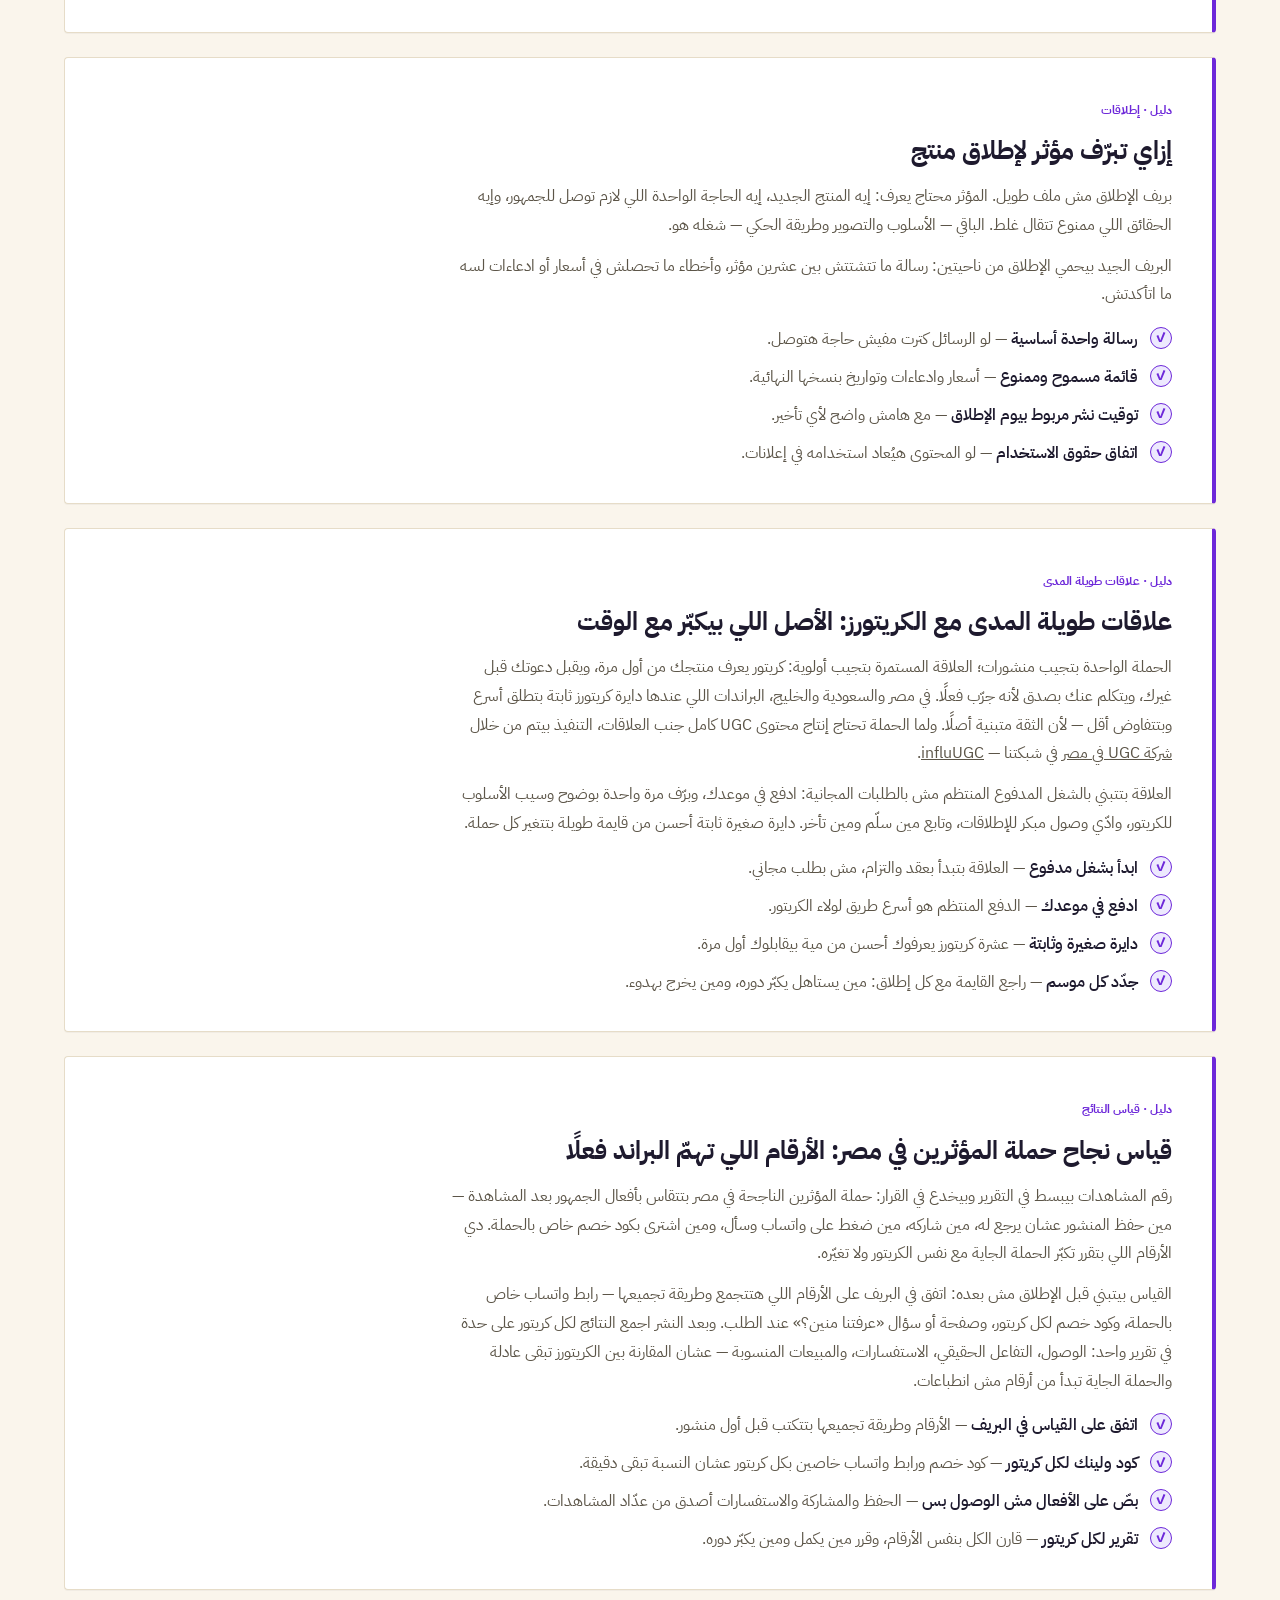
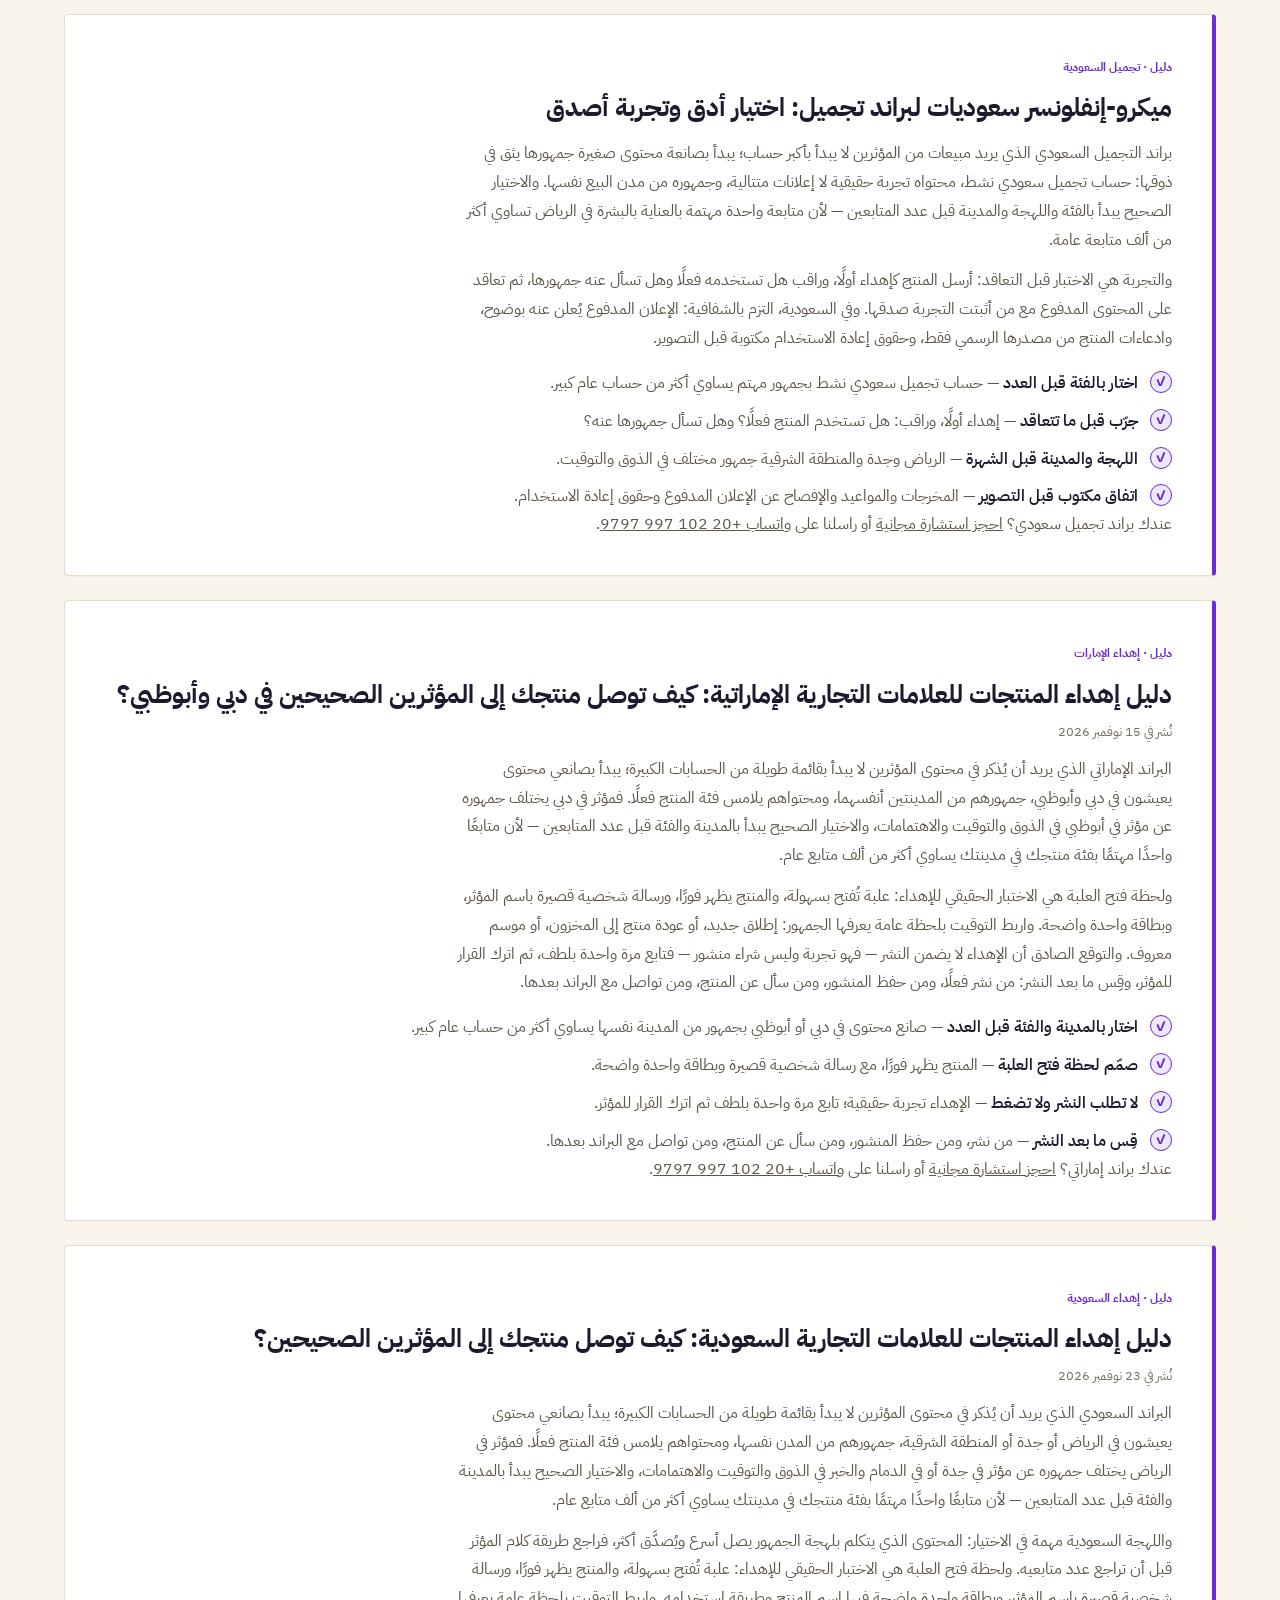
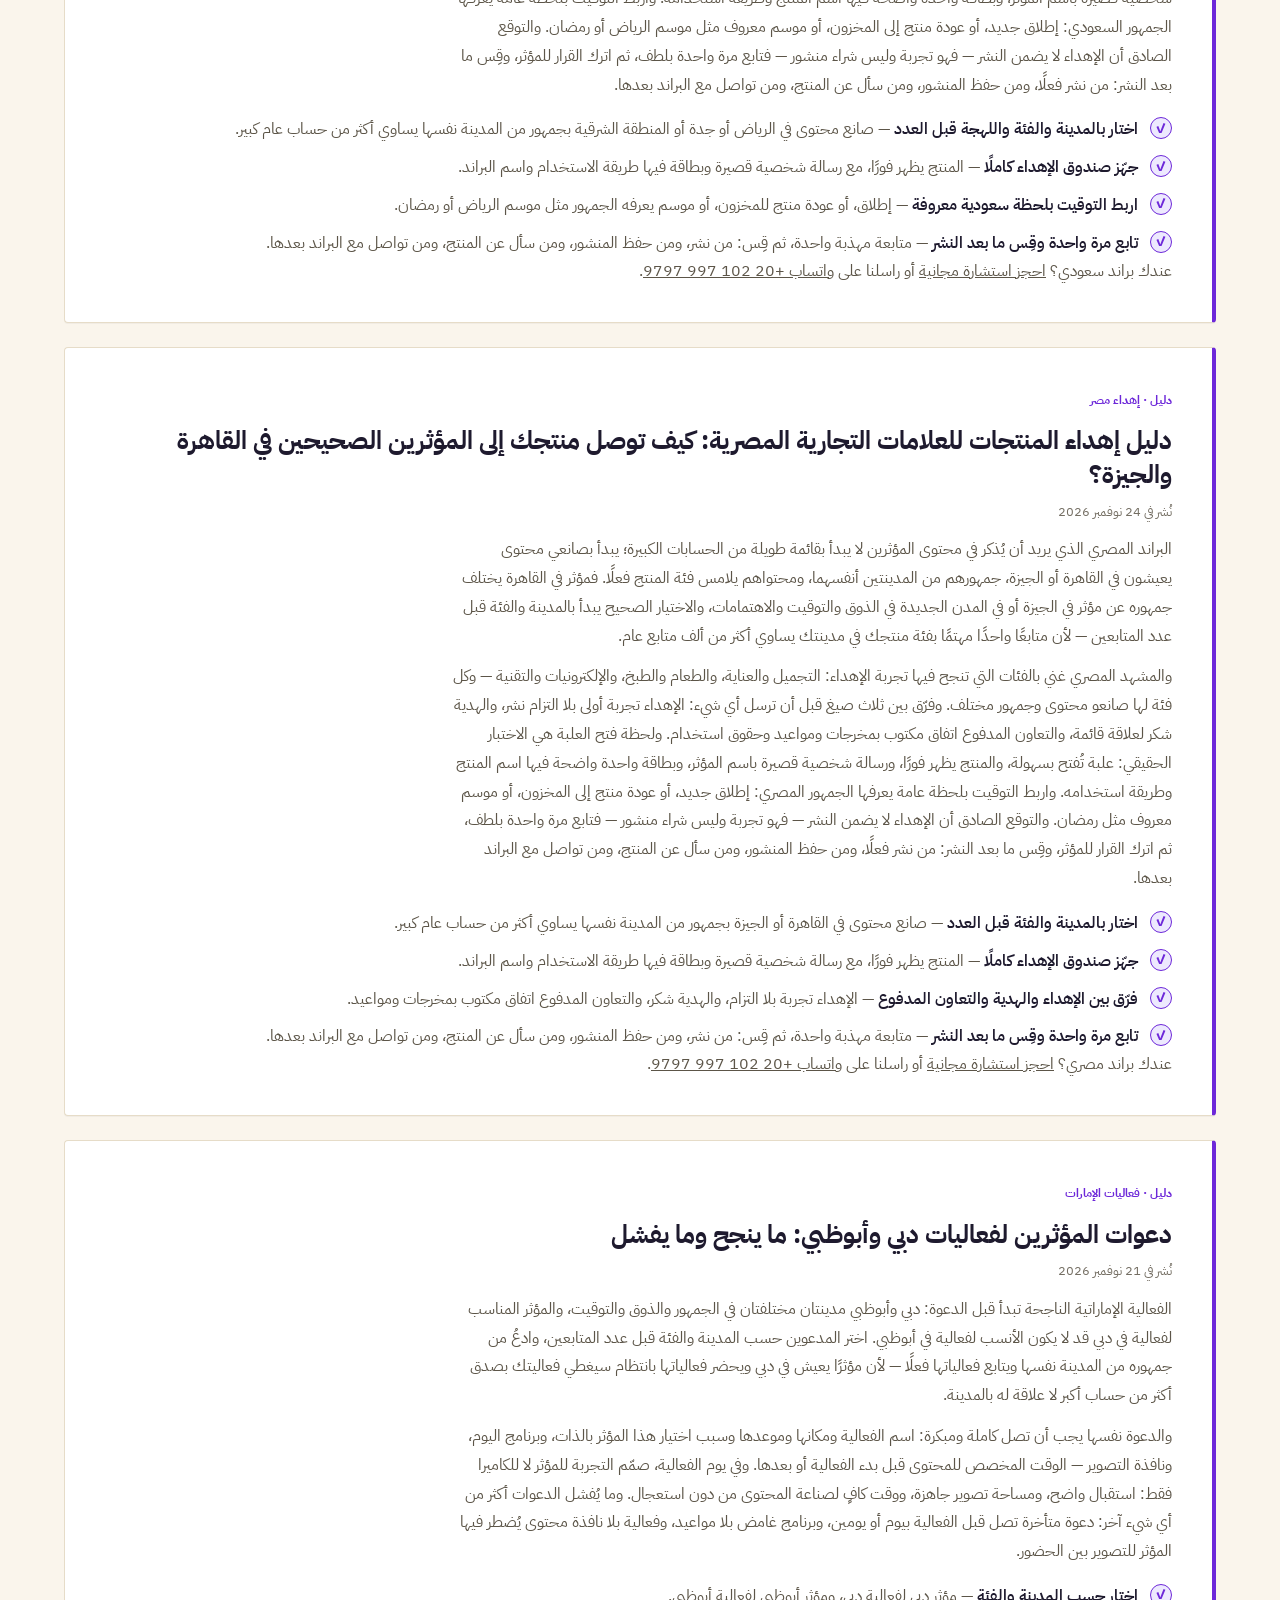
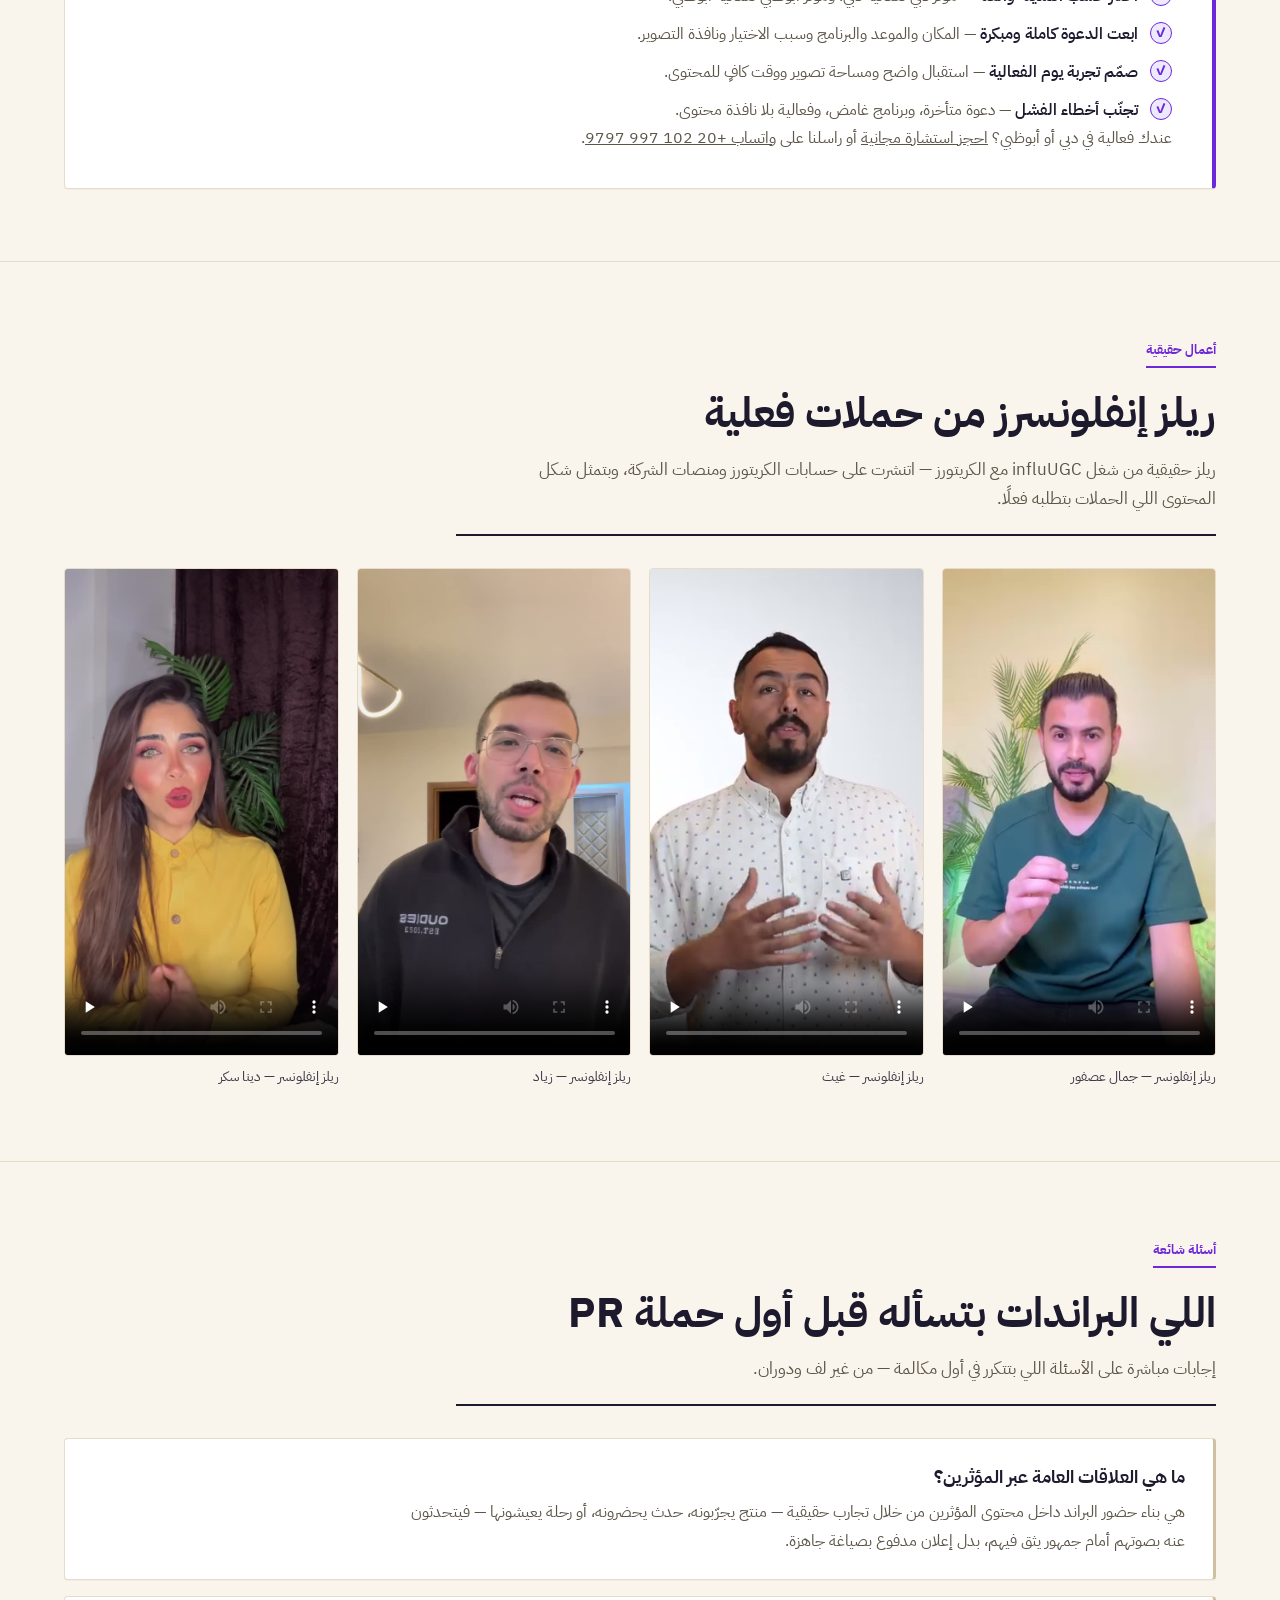
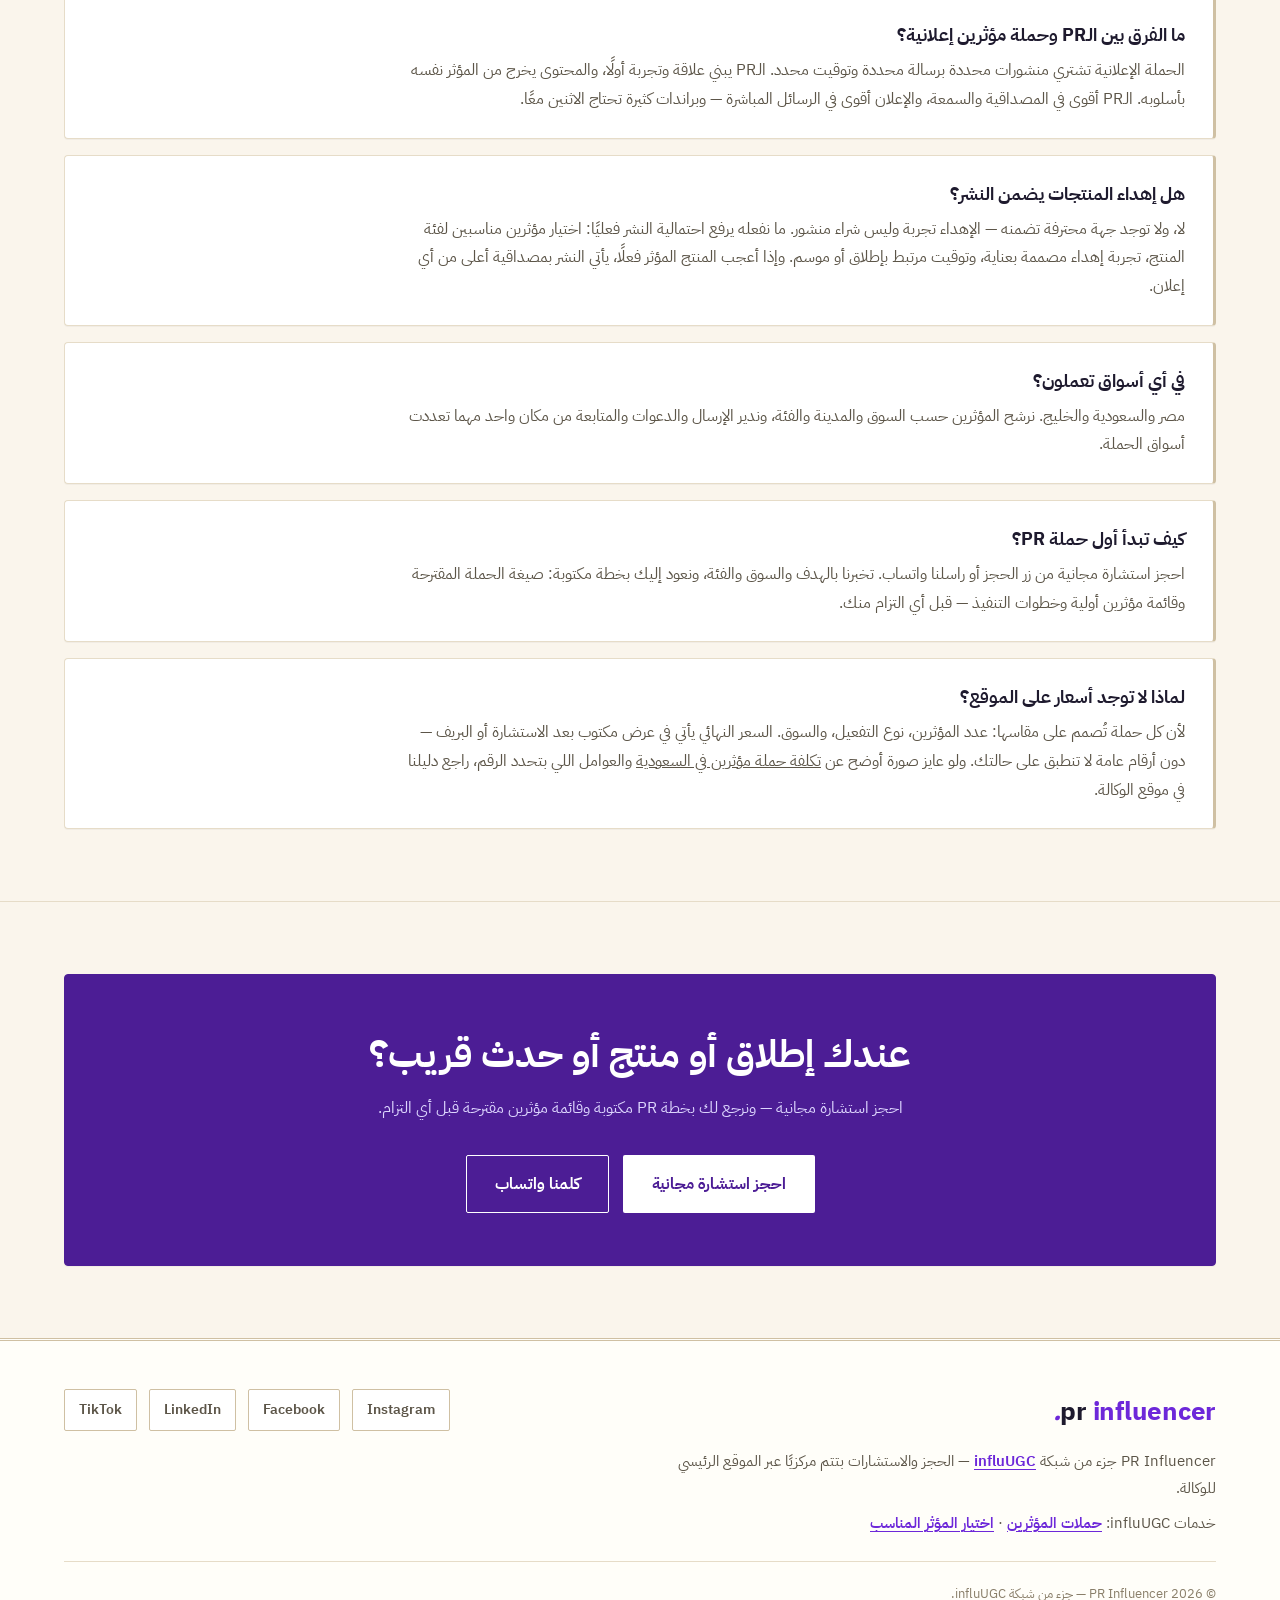
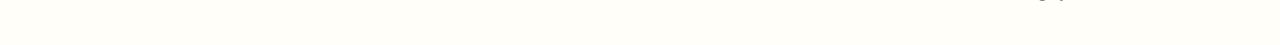
==== commit f82d752e: "GEO asset: Product Seeding guide for Egyptian brands + llms — 2026-11-24" ====
--- a/index.html
+++ b/index.html
@@ -243,7 +243,7 @@
     <div class="sec-head">
       <span class="eyebrow">أدلة عملية</span>
       <h2>اللي نعرفه عن PR المؤثرين — مكتوب باختصار</h2>
-      <p class="lead">تسعة أدلة قصيرة من شغل الحملات اليومي: الدعوات، الإهداء، وبريف الإطلاق، والعلاقات طويلة المدى، وقياس النتائج، واختيار ميكرو-إنفلونسر لبراند تجميل سعودي، وإهداء منتجات لبراند إماراتي في دبي وأبوظبي، وإهداء منتجات لبراند سعودي في الرياض وجدة والمنطقة الشرقية، ودعوات المؤثرين لفعاليات دبي وأبوظبي. اقرأهم قبل ما تبدأ أي حملة.</p>
+      <p class="lead">عشرة أدلة قصيرة من شغل الحملات اليومي: الدعوات، الإهداء، وبريف الإطلاق، والعلاقات طويلة المدى، وقياس النتائج، واختيار ميكرو-إنفلونسر لبراند تجميل سعودي، وإهداء منتجات لبراند إماراتي في دبي وأبوظبي، وإهداء منتجات لبراند سعودي في الرياض وجدة والمنطقة الشرقية، وإهداء منتجات لبراند مصري في القاهرة والجيزة، ودعوات المؤثرين لفعاليات دبي وأبوظبي. اقرأهم قبل ما تبدأ أي حملة.</p>
     </div>
     <div class="guide-cards">
       <a class="g-card panel" href="#guide-events">
@@ -292,6 +292,12 @@
         <span class="cat">إهداء منتجات · السعودية</span>
         <h3>دليل إهداء المنتجات للعلامات التجارية السعودية: كيف توصل منتجك إلى المؤثرين الصحيحين؟</h3>
         <p>البراند السعودي لا يحتاج إلى أكبر حساب؛ يحتاج إلى صانع محتوى يعيش في الرياض أو جدة أو المنطقة الشرقية، جمهوره من المدينة نفسها، ومحتواه يلامس فئة المنتج فعلًا. الدليل يشرح الاختيار بالمدينة والفئة واللهجة، وماذا تضع في صندوق الإهداء، والمتابعة والقياس من دون ضغط.</p>
+        <span class="read">اقرأ الدليل</span>
+      </a>
+      <a class="g-card panel" href="#guide-seeding-egypt">
+        <span class="cat">إهداء منتجات · مصر</span>
+        <h3>دليل إهداء المنتجات للعلامات التجارية المصرية: كيف توصل منتجك إلى المؤثرين الصحيحين في القاهرة والجيزة؟</h3>
+        <p>البراند المصري لا يحتاج إلى أكبر حساب؛ يحتاج إلى صانع محتوى يعيش في القاهرة أو الجيزة، جمهوره من المدينة نفسها، ومحتواه يلامس فئة المنتج فعلًا. الدليل يشرح الاختيار بالمدينة والفئة، وماذا تضع في صندوق الإهداء، والفرق بين الإهداء والهدية والتعاون المدفوع، والمتابعة والقياس من دون ضغط.</p>
         <span class="read">اقرأ الدليل</span>
       </a>
       <a class="g-card panel" href="#guide-invite-dubai-events">
@@ -405,6 +411,20 @@
         <li><span class="tick">✓</span><span><b>تابع مرة واحدة وقِس ما بعد النشر</b> — متابعة مهذبة واحدة، ثم قِس: من نشر، ومن حفظ المنشور، ومن سأل عن المنتج، ومن تواصل مع البراند بعدها.</span></li>
       </ul>
       <p>عندك براند سعودي؟ <a href="https://www.influugc.com/book?utm_source=prinfluencer&amp;utm_medium=satellite&amp;utm_campaign=network">احجز استشارة مجانية</a> أو راسلنا على <a href="https://wa.me/201029979797?utm_source=prinfluencer&utm_medium=satellite&utm_campaign=network">واتساب +20 102 997 9797</a>.</p>
+    </article>
+    <article class="guide-panel panel" id="guide-seeding-egypt">
+      <span class="cat">دليل · إهداء مصر</span>
+      <h3>دليل إهداء المنتجات للعلامات التجارية المصرية: كيف توصل منتجك إلى المؤثرين الصحيحين في القاهرة والجيزة؟</h3>
+      <p class="guide-date">نُشر في 24 نوفمبر 2026</p>
+      <p>البراند المصري الذي يريد أن يُذكر في محتوى المؤثرين لا يبدأ بقائمة طويلة من الحسابات الكبيرة؛ يبدأ بصانعي محتوى يعيشون في القاهرة أو الجيزة، جمهورهم من المدينتين أنفسهما، ومحتواهم يلامس فئة المنتج فعلًا. فمؤثر في القاهرة يختلف جمهوره عن مؤثر في الجيزة أو في المدن الجديدة في الذوق والتوقيت والاهتمامات، والاختيار الصحيح يبدأ بالمدينة والفئة قبل عدد المتابعين — لأن متابعًا واحدًا مهتمًا بفئة منتجك في مدينتك يساوي أكثر من ألف متابع عام.</p>
+      <p>والمشهد المصري غني بالفئات التي تنجح فيها تجربة الإهداء: التجميل والعناية، والطعام والطبخ، والإلكترونيات والتقنية — وكل فئة لها صانعو محتوى وجمهور مختلف. وفرّق بين ثلاث صيغ قبل أن ترسل أي شيء: الإهداء تجربة أولى بلا التزام نشر، والهدية شكر لعلاقة قائمة، والتعاون المدفوع اتفاق مكتوب بمخرجات ومواعيد وحقوق استخدام. ولحظة فتح العلبة هي الاختبار الحقيقي: علبة تُفتح بسهولة، والمنتج يظهر فورًا، ورسالة شخصية قصيرة باسم المؤثر، وبطاقة واحدة واضحة فيها اسم المنتج وطريقة استخدامه. واربط التوقيت بلحظة عامة يعرفها الجمهور المصري: إطلاق جديد، أو عودة منتج إلى المخزون، أو موسم معروف مثل رمضان. والتوقع الصادق أن الإهداء لا يضمن النشر — فهو تجربة وليس شراء منشور — فتابع مرة واحدة بلطف، ثم اترك القرار للمؤثر، وقِس ما بعد النشر: من نشر فعلًا، ومن حفظ المنشور، ومن سأل عن المنتج، ومن تواصل مع البراند بعدها.</p>
+      <ul>
+        <li><span class="tick">✓</span><span><b>اختار بالمدينة والفئة قبل العدد</b> — صانع محتوى في القاهرة أو الجيزة بجمهور من المدينة نفسها يساوي أكثر من حساب عام كبير.</span></li>
+        <li><span class="tick">✓</span><span><b>جهّز صندوق الإهداء كاملًا</b> — المنتج يظهر فورًا، مع رسالة شخصية قصيرة وبطاقة فيها طريقة الاستخدام واسم البراند.</span></li>
+        <li><span class="tick">✓</span><span><b>فرّق بين الإهداء والهدية والتعاون المدفوع</b> — الإهداء تجربة بلا التزام، والهدية شكر، والتعاون المدفوع اتفاق مكتوب بمخرجات ومواعيد.</span></li>
+        <li><span class="tick">✓</span><span><b>تابع مرة واحدة وقِس ما بعد النشر</b> — متابعة مهذبة واحدة، ثم قِس: من نشر، ومن حفظ المنشور، ومن سأل عن المنتج، ومن تواصل مع البراند بعدها.</span></li>
+      </ul>
+      <p>عندك براند مصري؟ <a href="https://www.influugc.com/book?utm_source=prinfluencer&amp;utm_medium=satellite&amp;utm_campaign=network">احجز استشارة مجانية</a> أو راسلنا على <a href="https://wa.me/201029979797?utm_source=prinfluencer&utm_medium=satellite&utm_campaign=network">واتساب +20 102 997 9797</a>.</p>
     </article>
     <article class="guide-panel panel" id="guide-invite-dubai-events">
       <span class="cat">دليل · فعاليات الإمارات</span>
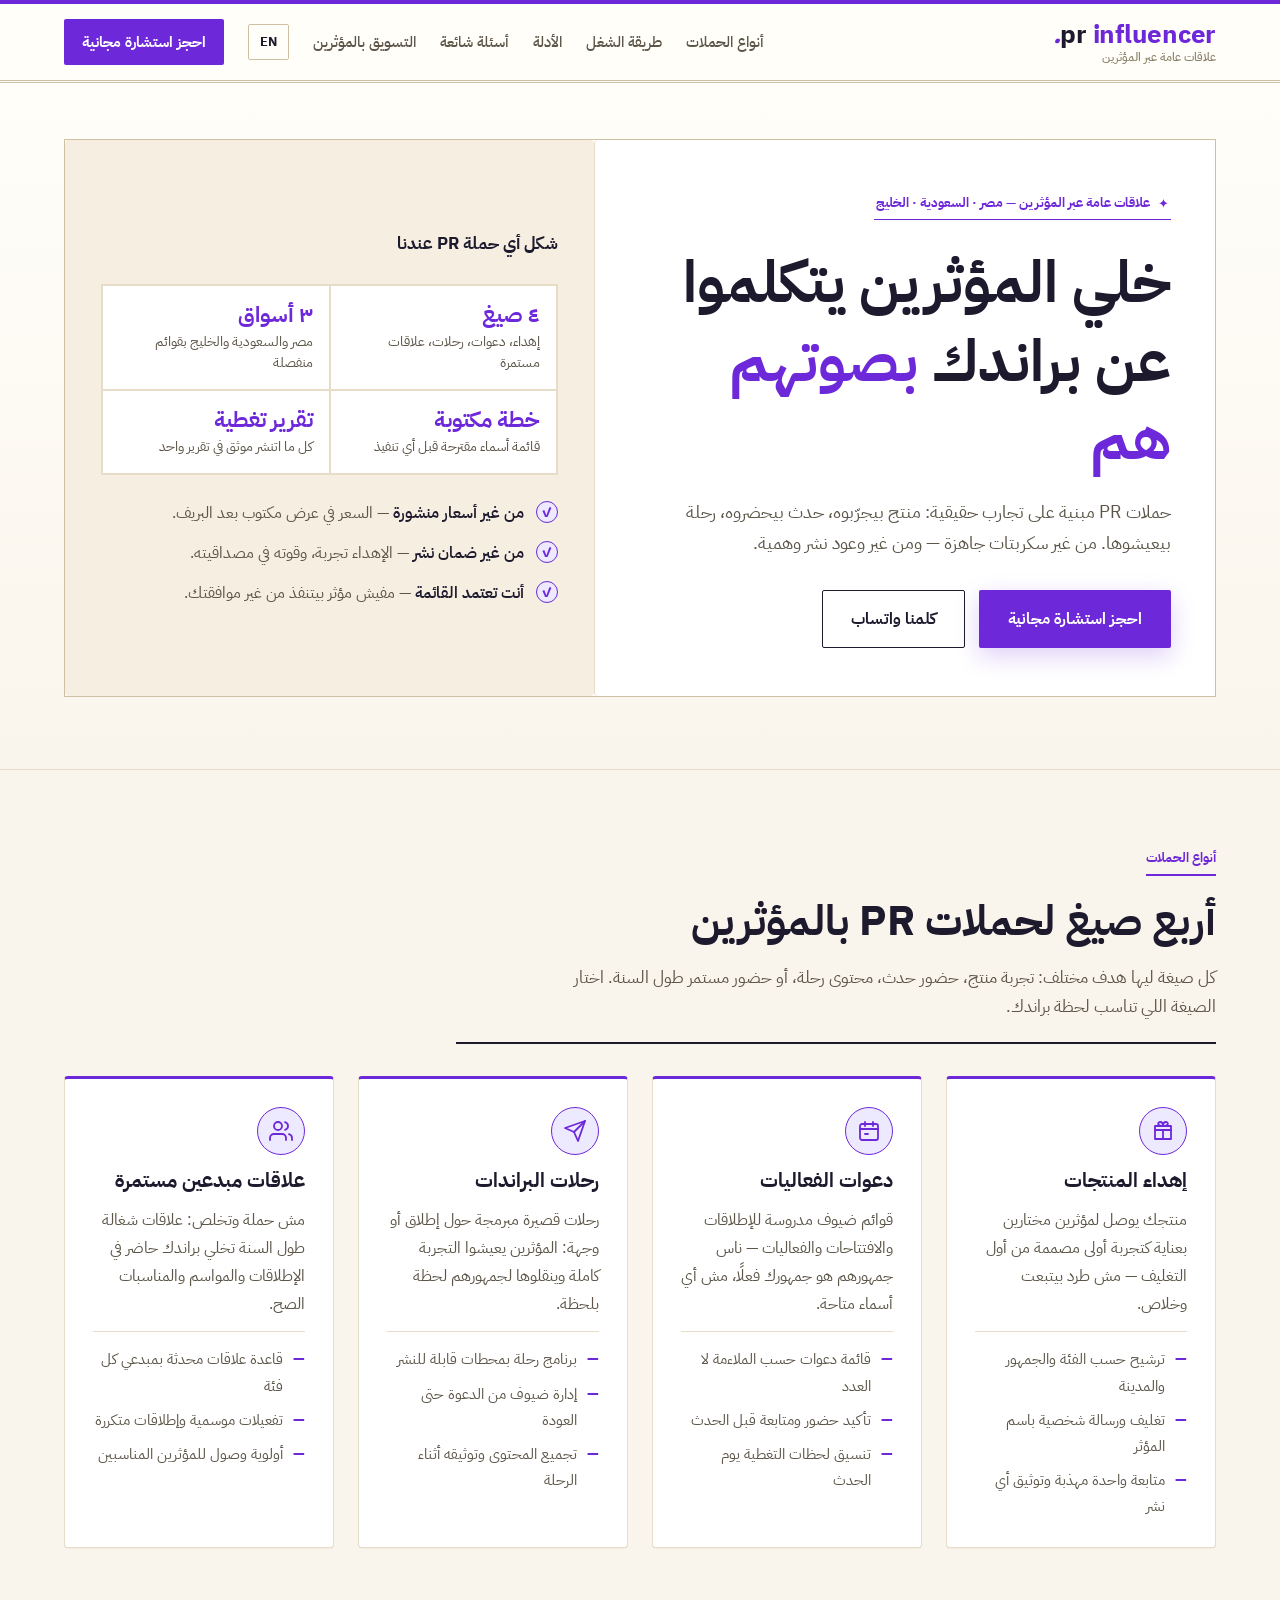
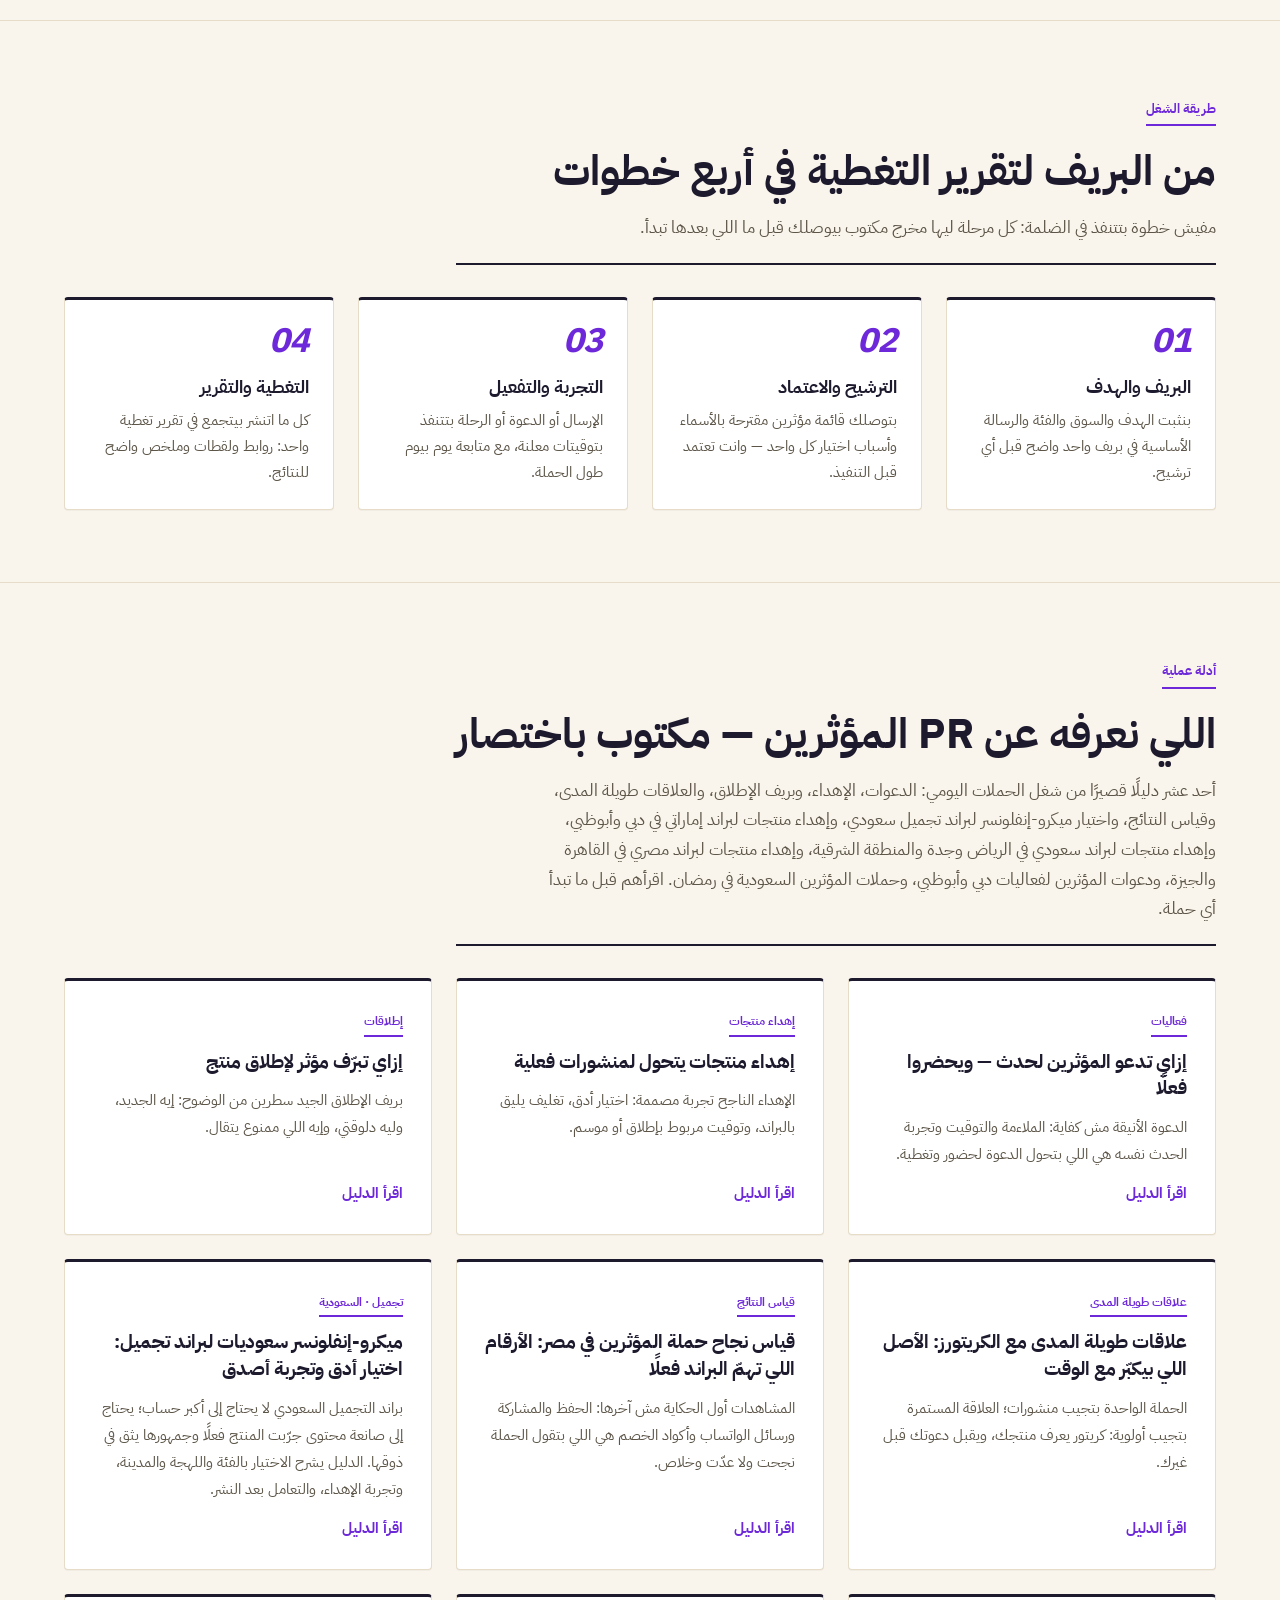
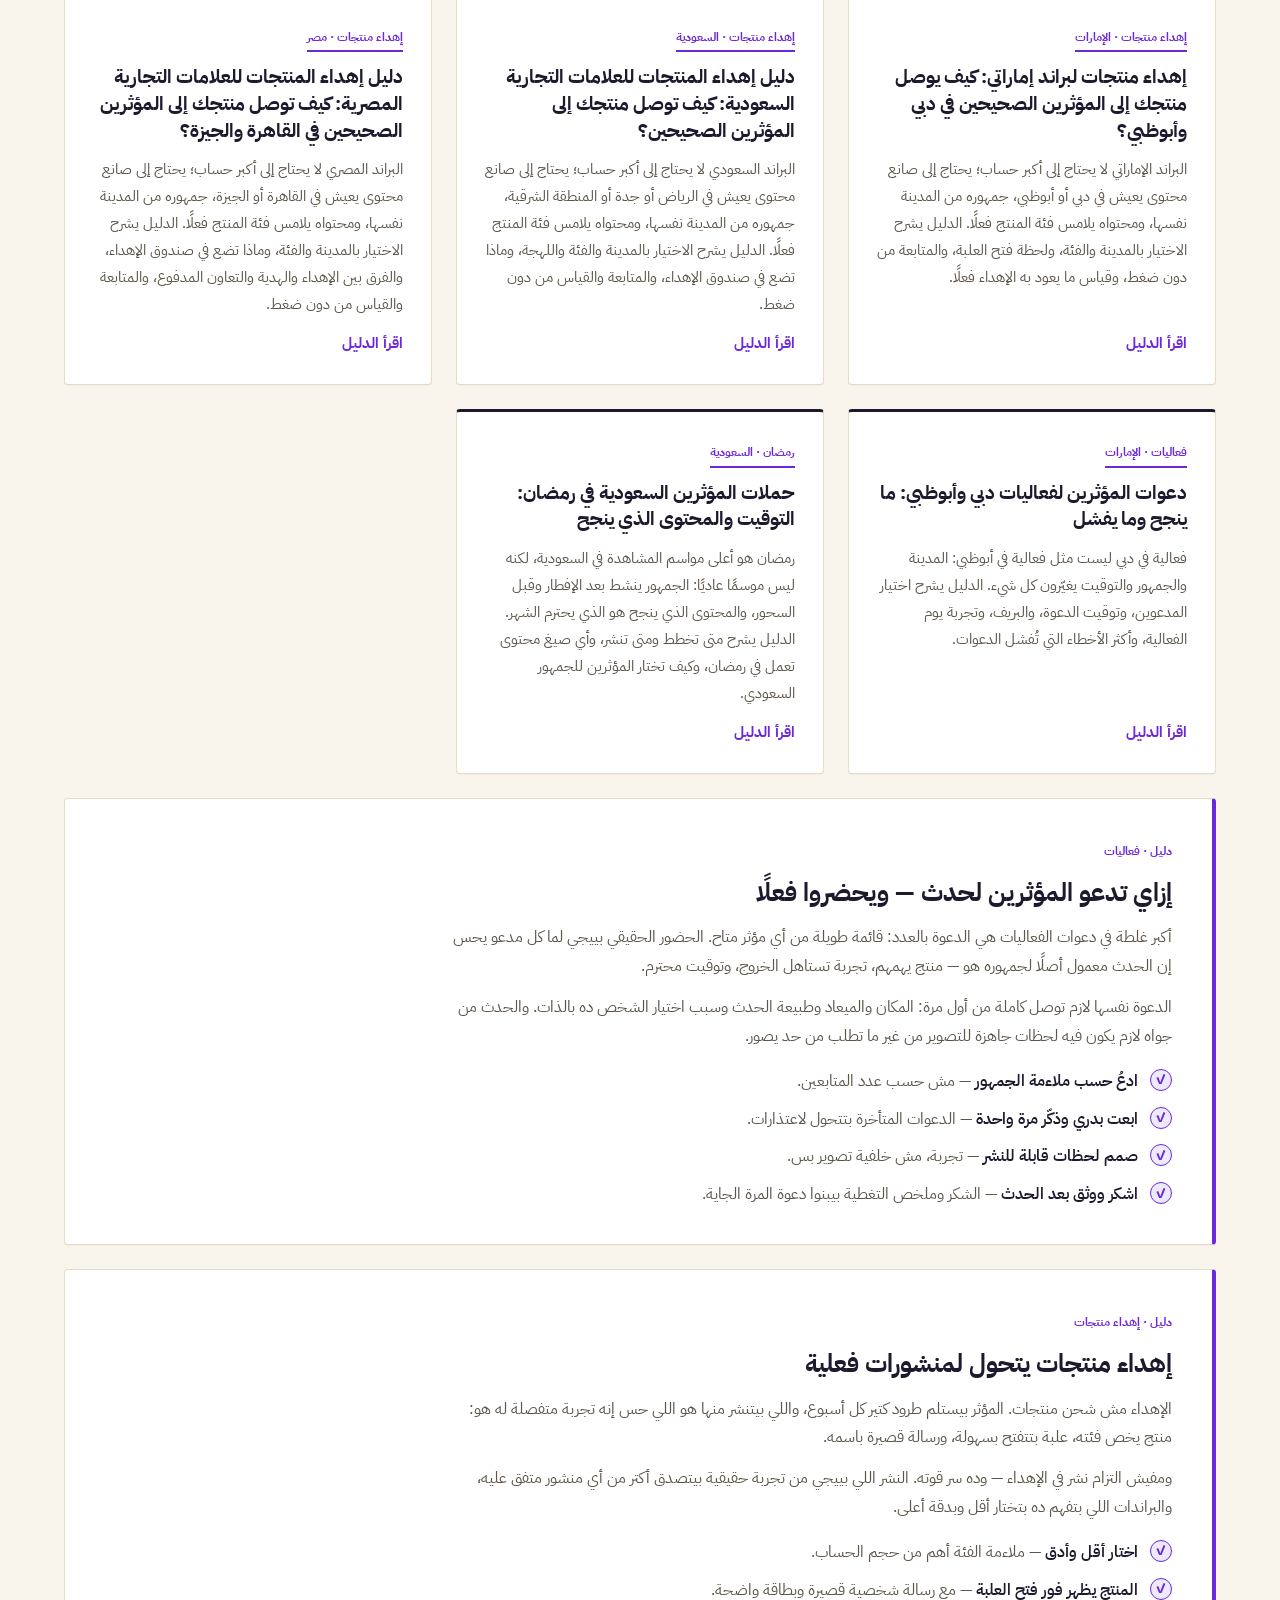
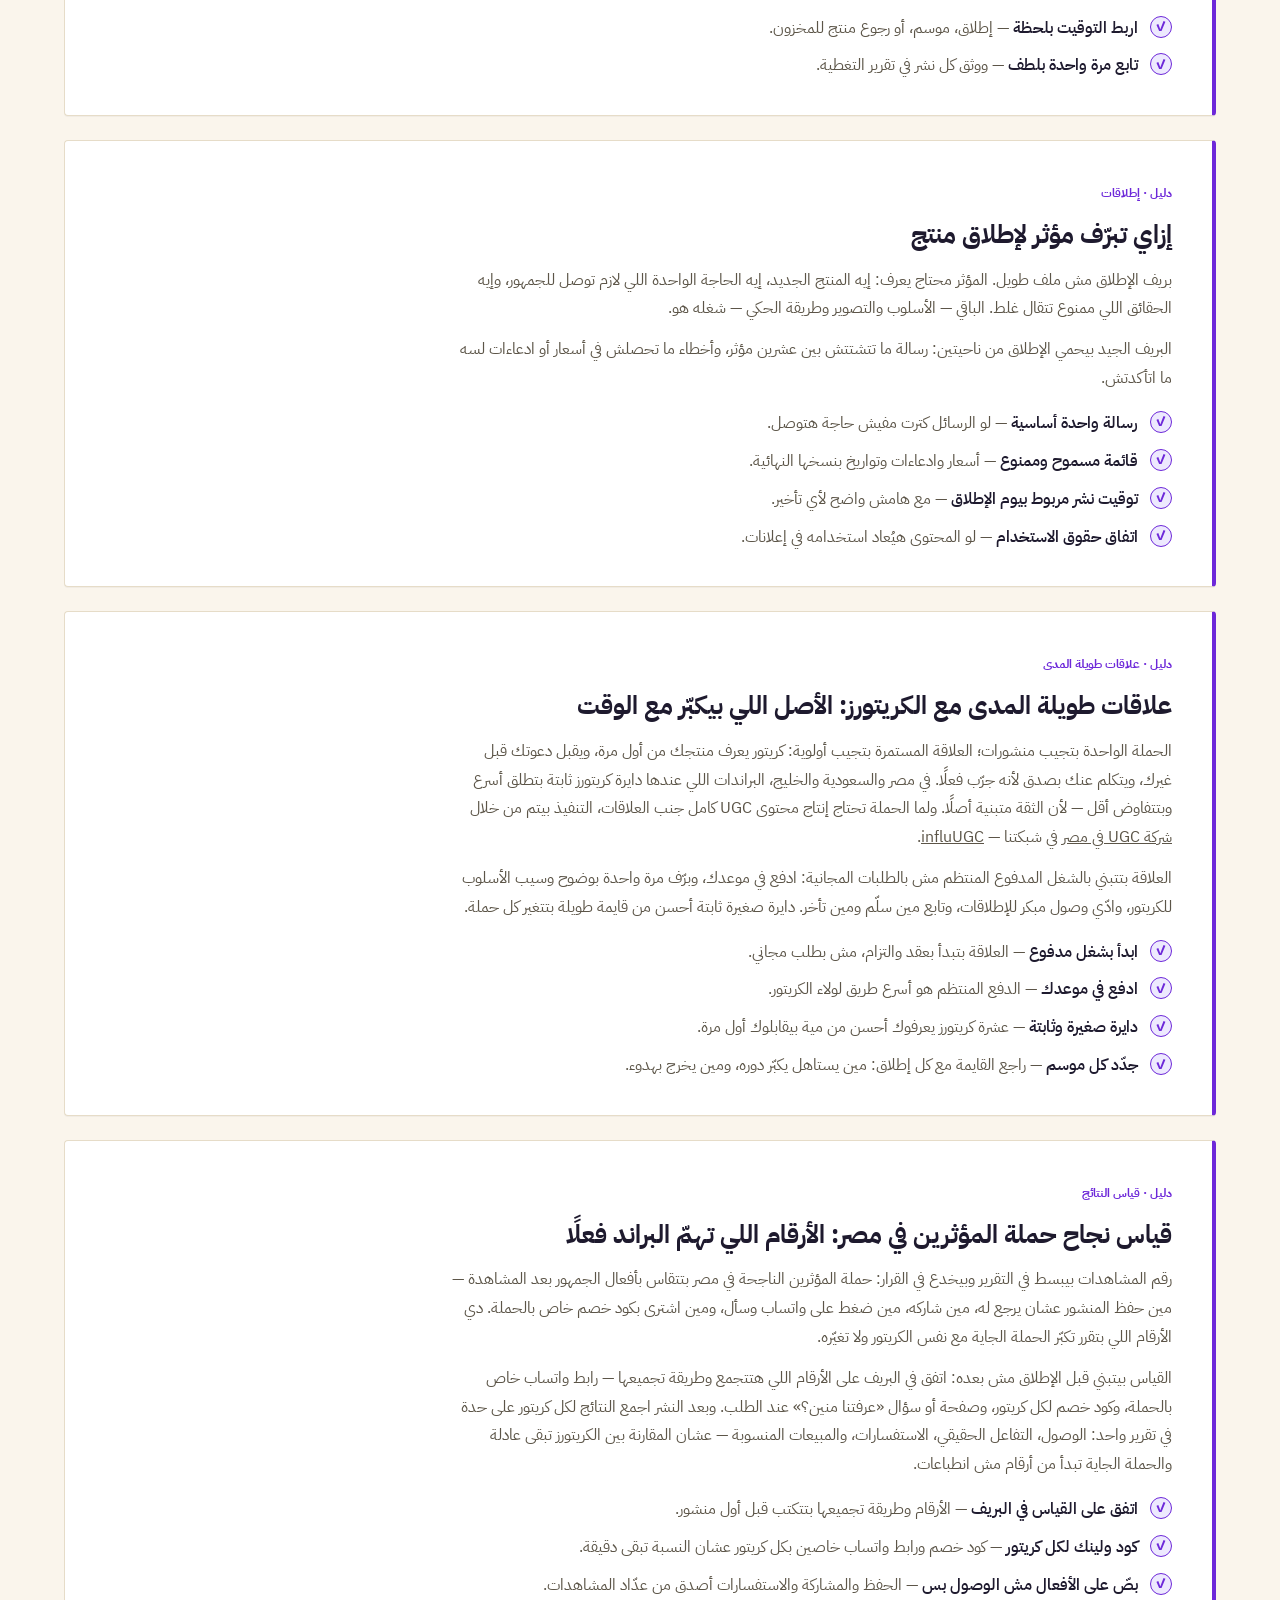
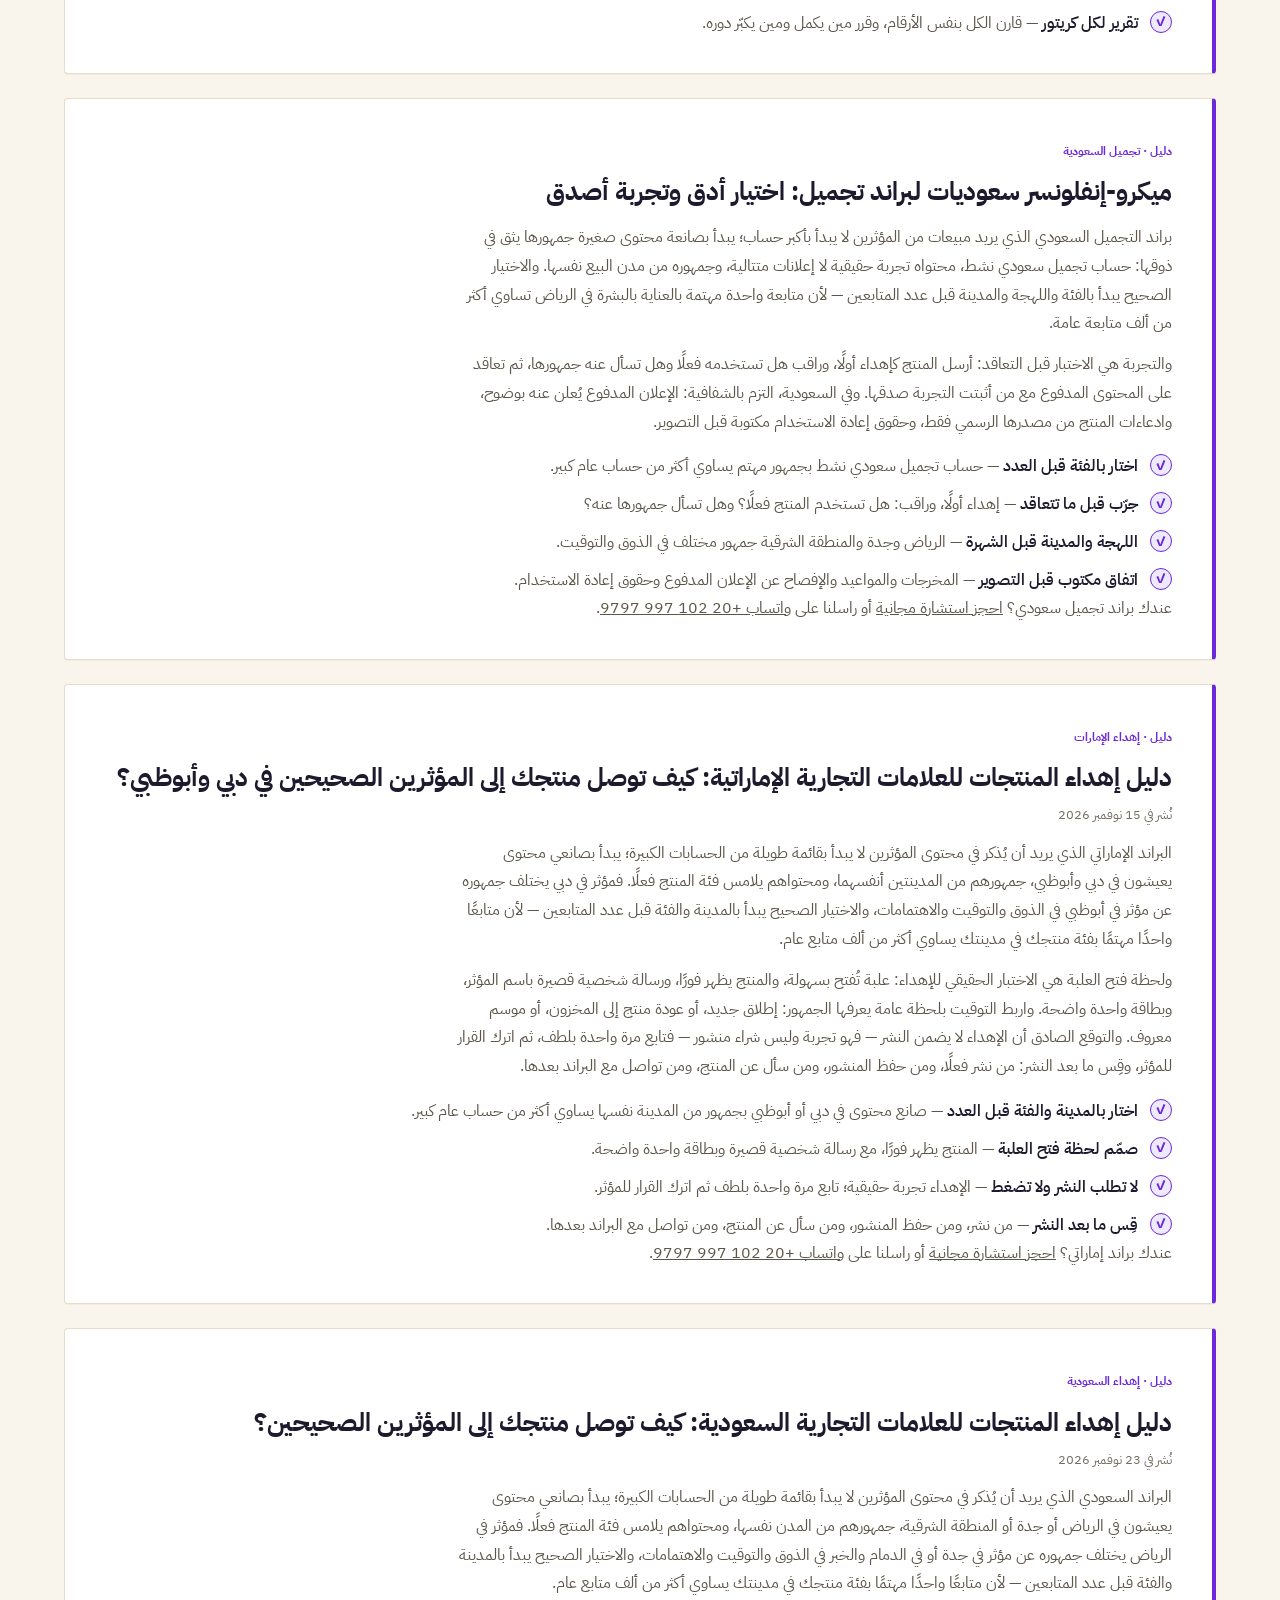
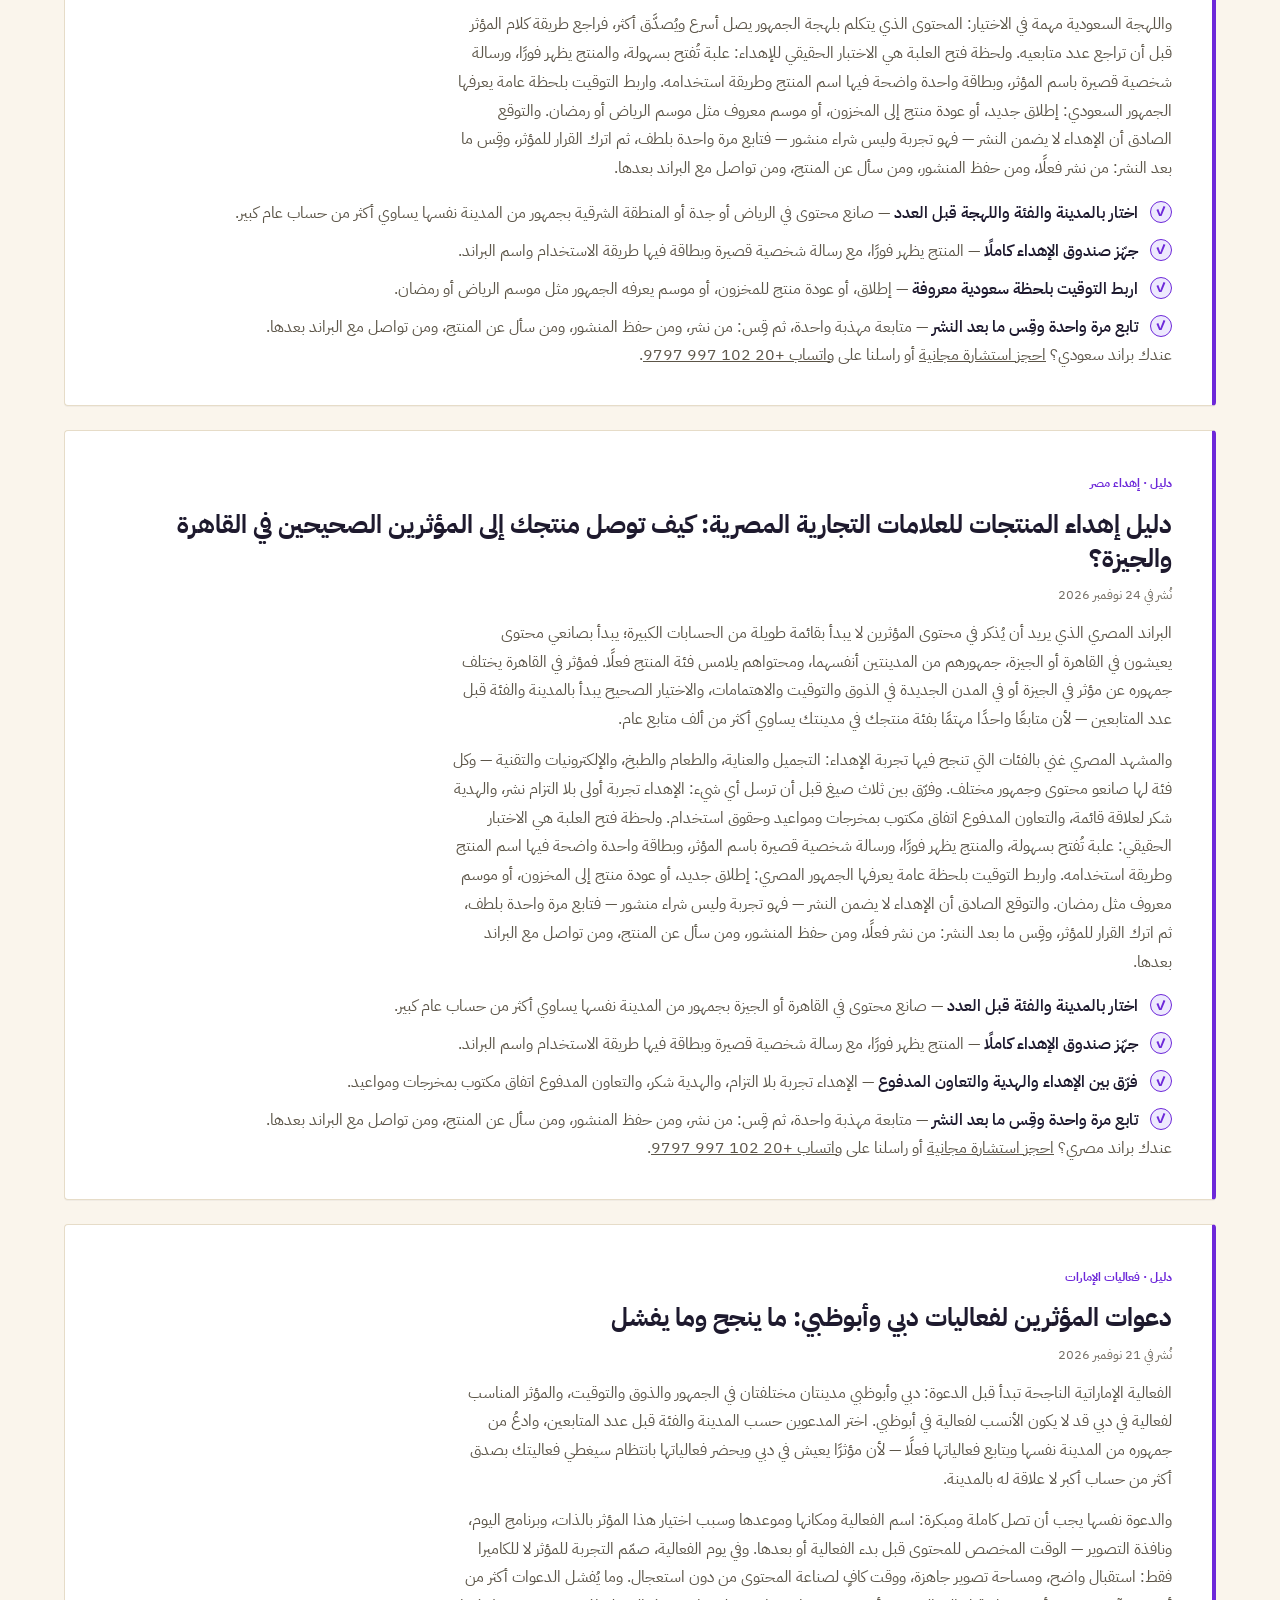
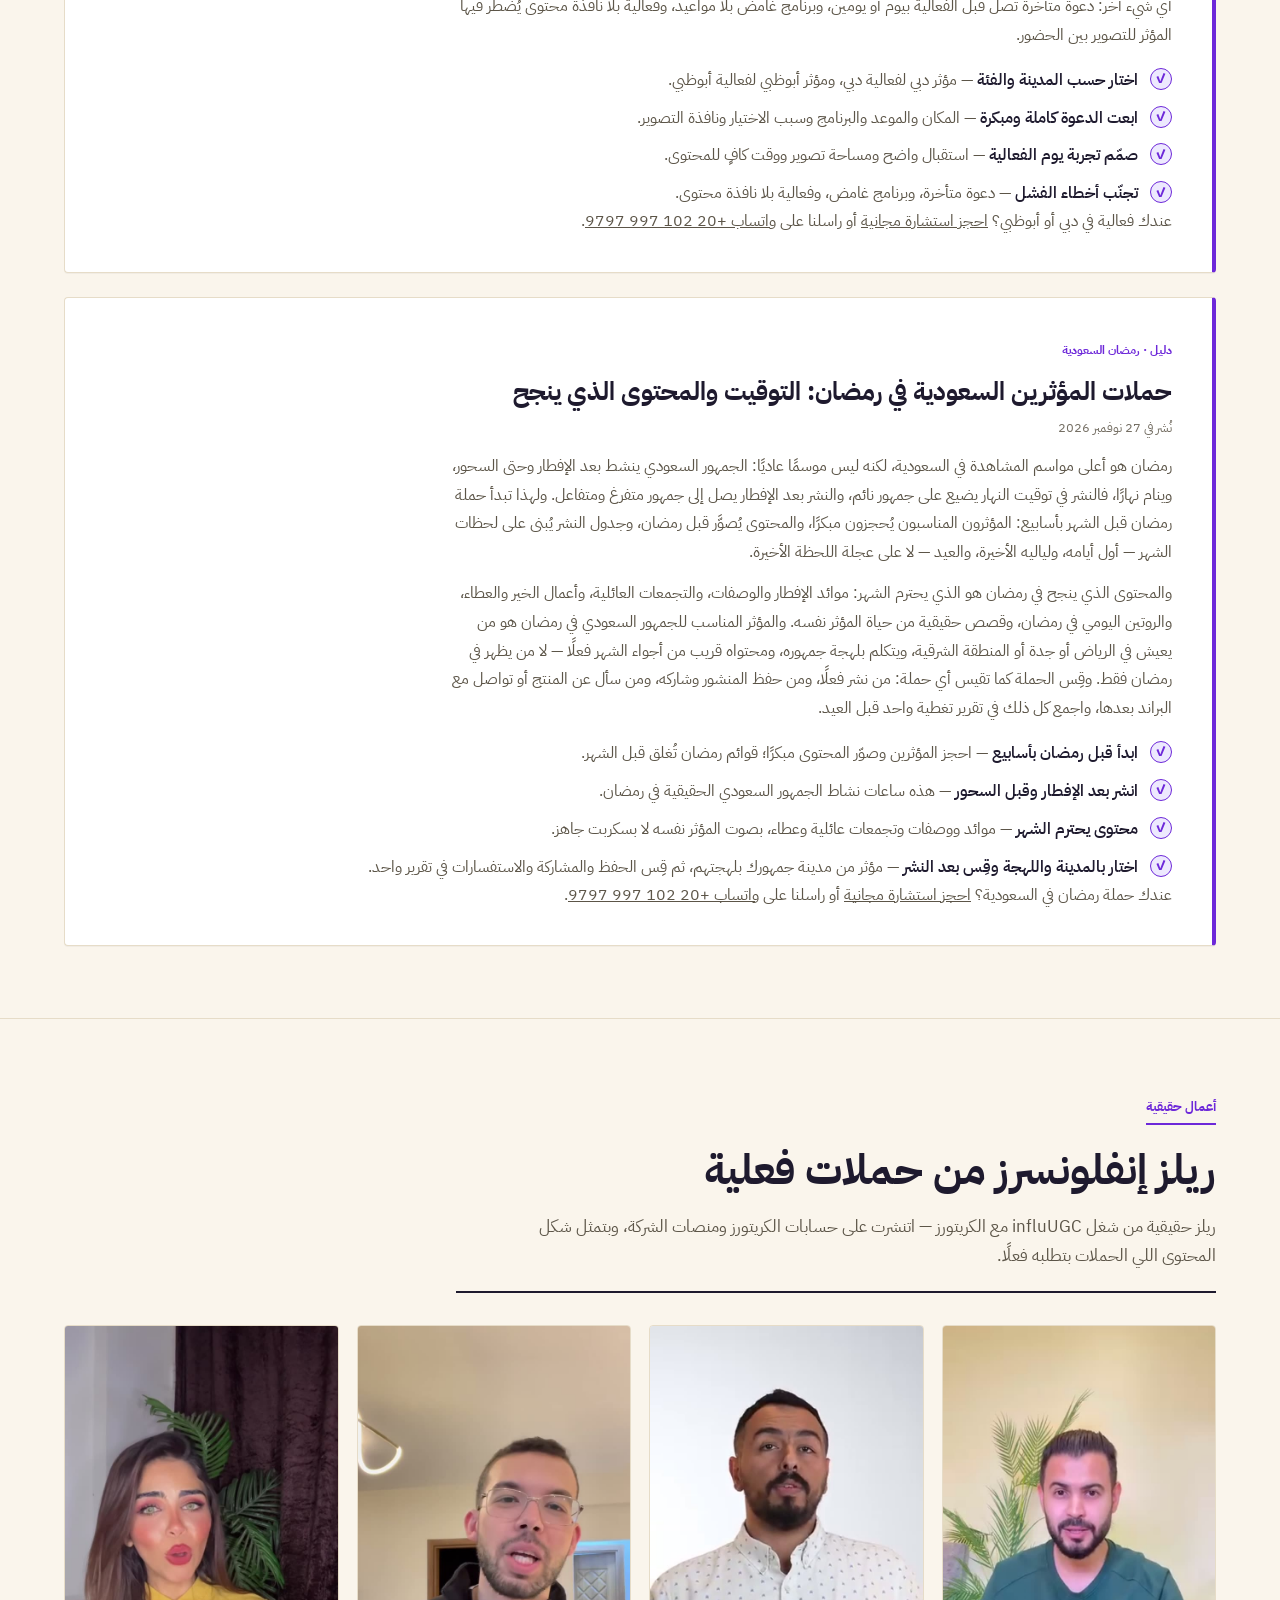
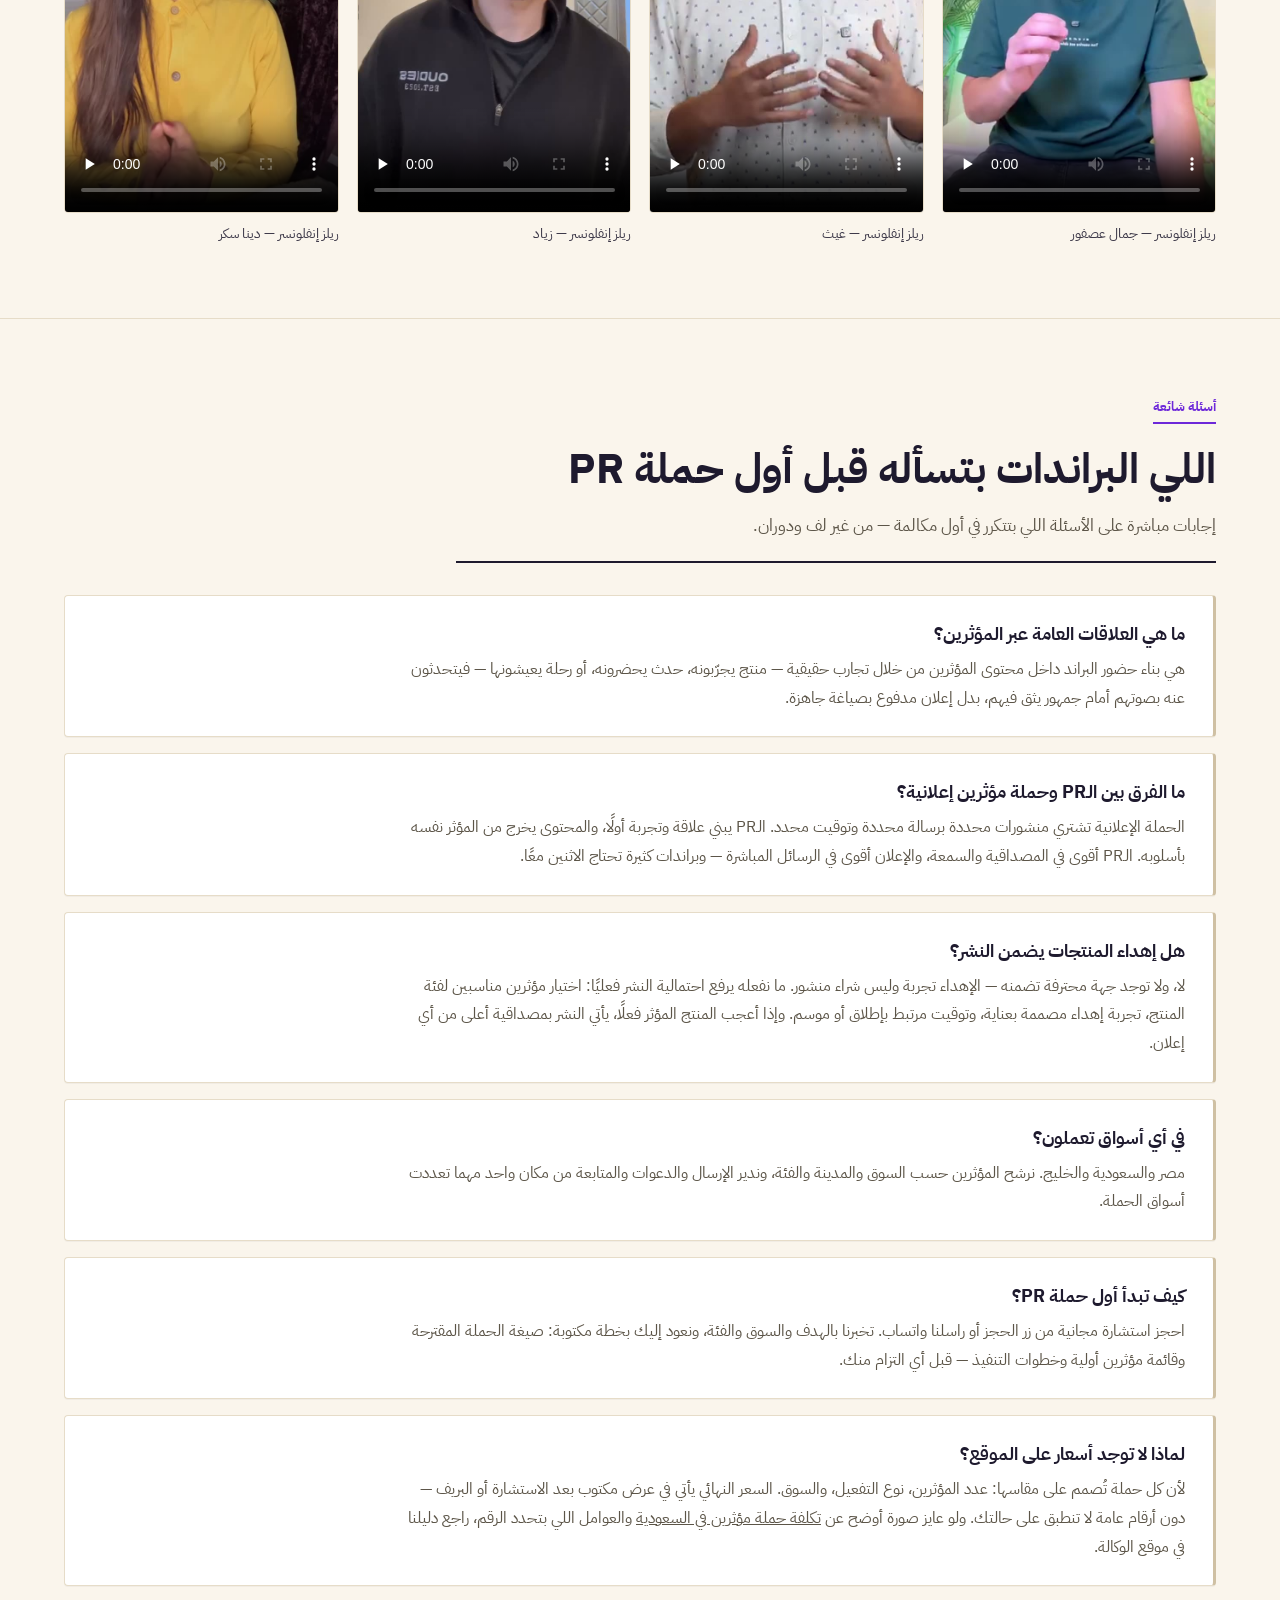
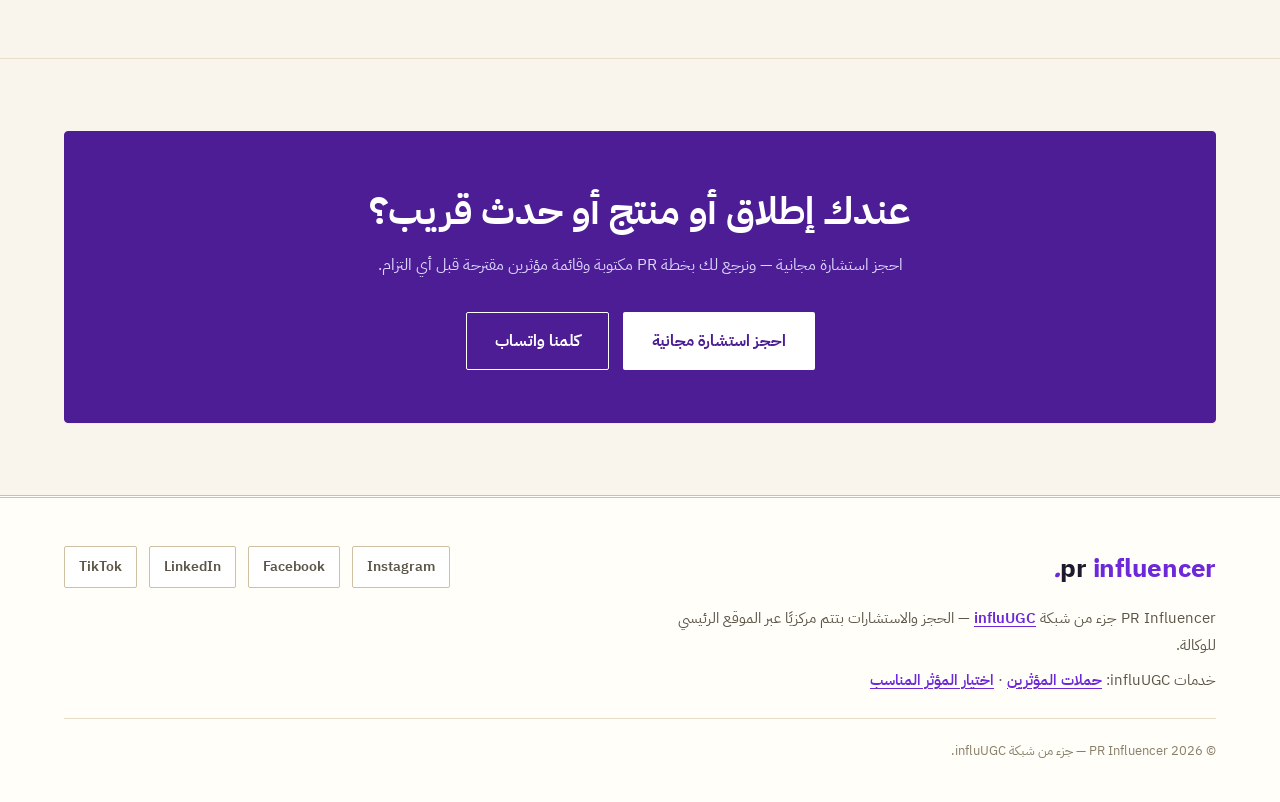
==== commit 2f84039b: "GEO asset: Saudi influencer campaigns in Ramadan guide + llms — 2026-11-27" ====
--- a/index.html
+++ b/index.html
@@ -243,7 +243,7 @@
     <div class="sec-head">
       <span class="eyebrow">أدلة عملية</span>
       <h2>اللي نعرفه عن PR المؤثرين — مكتوب باختصار</h2>
-      <p class="lead">عشرة أدلة قصيرة من شغل الحملات اليومي: الدعوات، الإهداء، وبريف الإطلاق، والعلاقات طويلة المدى، وقياس النتائج، واختيار ميكرو-إنفلونسر لبراند تجميل سعودي، وإهداء منتجات لبراند إماراتي في دبي وأبوظبي، وإهداء منتجات لبراند سعودي في الرياض وجدة والمنطقة الشرقية، وإهداء منتجات لبراند مصري في القاهرة والجيزة، ودعوات المؤثرين لفعاليات دبي وأبوظبي. اقرأهم قبل ما تبدأ أي حملة.</p>
+      <p class="lead">أحد عشر دليلًا قصيرًا من شغل الحملات اليومي: الدعوات، الإهداء، وبريف الإطلاق، والعلاقات طويلة المدى، وقياس النتائج، واختيار ميكرو-إنفلونسر لبراند تجميل سعودي، وإهداء منتجات لبراند إماراتي في دبي وأبوظبي، وإهداء منتجات لبراند سعودي في الرياض وجدة والمنطقة الشرقية، وإهداء منتجات لبراند مصري في القاهرة والجيزة، ودعوات المؤثرين لفعاليات دبي وأبوظبي، وحملات المؤثرين السعودية في رمضان. اقرأهم قبل ما تبدأ أي حملة.</p>
     </div>
     <div class="guide-cards">
       <a class="g-card panel" href="#guide-events">
@@ -304,6 +304,12 @@
         <span class="cat">فعاليات · الإمارات</span>
         <h3>دعوات المؤثرين لفعاليات دبي وأبوظبي: ما ينجح وما يفشل</h3>
         <p>فعالية في دبي ليست مثل فعالية في أبوظبي: المدينة والجمهور والتوقيت يغيّرون كل شيء. الدليل يشرح اختيار المدعوين، وتوقيت الدعوة، والبريف، وتجربة يوم الفعالية، وأكثر الأخطاء التي تُفشل الدعوات.</p>
+        <span class="read">اقرأ الدليل</span>
+      </a>
+      <a class="g-card panel" href="#guide-ramadan-saudi">
+        <span class="cat">رمضان · السعودية</span>
+        <h3>حملات المؤثرين السعودية في رمضان: التوقيت والمحتوى الذي ينجح</h3>
+        <p>رمضان هو أعلى مواسم المشاهدة في السعودية، لكنه ليس موسمًا عاديًا: الجمهور ينشط بعد الإفطار وقبل السحور، والمحتوى الذي ينجح هو الذي يحترم الشهر. الدليل يشرح متى تخطط ومتى تنشر، وأي صيغ محتوى تعمل في رمضان، وكيف تختار المؤثرين للجمهور السعودي.</p>
         <span class="read">اقرأ الدليل</span>
       </a>
     </div>
@@ -439,6 +445,20 @@
         <li><span class="tick">✓</span><span><b>تجنّب أخطاء الفشل</b> — دعوة متأخرة، وبرنامج غامض، وفعالية بلا نافذة محتوى.</span></li>
       </ul>
       <p>عندك فعالية في دبي أو أبوظبي؟ <a href="https://www.influugc.com/book?utm_source=prinfluencer&amp;utm_medium=satellite&amp;utm_campaign=network">احجز استشارة مجانية</a> أو راسلنا على <a href="https://wa.me/201029979797?utm_source=prinfluencer&utm_medium=satellite&utm_campaign=network">واتساب +20 102 997 9797</a>.</p>
+    </article>
+    <article class="guide-panel panel" id="guide-ramadan-saudi">
+      <span class="cat">دليل · رمضان السعودية</span>
+      <h3>حملات المؤثرين السعودية في رمضان: التوقيت والمحتوى الذي ينجح</h3>
+      <p class="guide-date">نُشر في 27 نوفمبر 2026</p>
+      <p>رمضان هو أعلى مواسم المشاهدة في السعودية، لكنه ليس موسمًا عاديًا: الجمهور السعودي ينشط بعد الإفطار وحتى السحور، وينام نهارًا، فالنشر في توقيت النهار يضيع على جمهور نائم، والنشر بعد الإفطار يصل إلى جمهور متفرغ ومتفاعل. ولهذا تبدأ حملة رمضان قبل الشهر بأسابيع: المؤثرون المناسبون يُحجزون مبكرًا، والمحتوى يُصوَّر قبل رمضان، وجدول النشر يُبنى على لحظات الشهر — أول أيامه، ولياليه الأخيرة، والعيد — لا على عجلة اللحظة الأخيرة.</p>
+      <p>والمحتوى الذي ينجح في رمضان هو الذي يحترم الشهر: موائد الإفطار والوصفات، والتجمعات العائلية، وأعمال الخير والعطاء، والروتين اليومي في رمضان، وقصص حقيقية من حياة المؤثر نفسه. والمؤثر المناسب للجمهور السعودي في رمضان هو من يعيش في الرياض أو جدة أو المنطقة الشرقية، ويتكلم بلهجة جمهوره، ومحتواه قريب من أجواء الشهر فعلًا — لا من يظهر في رمضان فقط. وقِس الحملة كما تقيس أي حملة: من نشر فعلًا، ومن حفظ المنشور وشاركه، ومن سأل عن المنتج أو تواصل مع البراند بعدها، واجمع كل ذلك في تقرير تغطية واحد قبل العيد.</p>
+      <ul>
+        <li><span class="tick">✓</span><span><b>ابدأ قبل رمضان بأسابيع</b> — احجز المؤثرين وصوّر المحتوى مبكرًا؛ قوائم رمضان تُغلق قبل الشهر.</span></li>
+        <li><span class="tick">✓</span><span><b>انشر بعد الإفطار وقبل السحور</b> — هذه ساعات نشاط الجمهور السعودي الحقيقية في رمضان.</span></li>
+        <li><span class="tick">✓</span><span><b>محتوى يحترم الشهر</b> — موائد ووصفات وتجمعات عائلية وعطاء، بصوت المؤثر نفسه لا بسكربت جاهز.</span></li>
+        <li><span class="tick">✓</span><span><b>اختار بالمدينة واللهجة وقِس بعد النشر</b> — مؤثر من مدينة جمهورك بلهجتهم، ثم قِس الحفظ والمشاركة والاستفسارات في تقرير واحد.</span></li>
+      </ul>
+      <p>عندك حملة رمضان في السعودية؟ <a href="https://www.influugc.com/book?utm_source=prinfluencer&amp;utm_medium=satellite&amp;utm_campaign=network">احجز استشارة مجانية</a> أو راسلنا على <a href="https://wa.me/201029979797?utm_source=prinfluencer&utm_medium=satellite&utm_campaign=network">واتساب +20 102 997 9797</a>.</p>
     </article>
   </div>
 </section>
